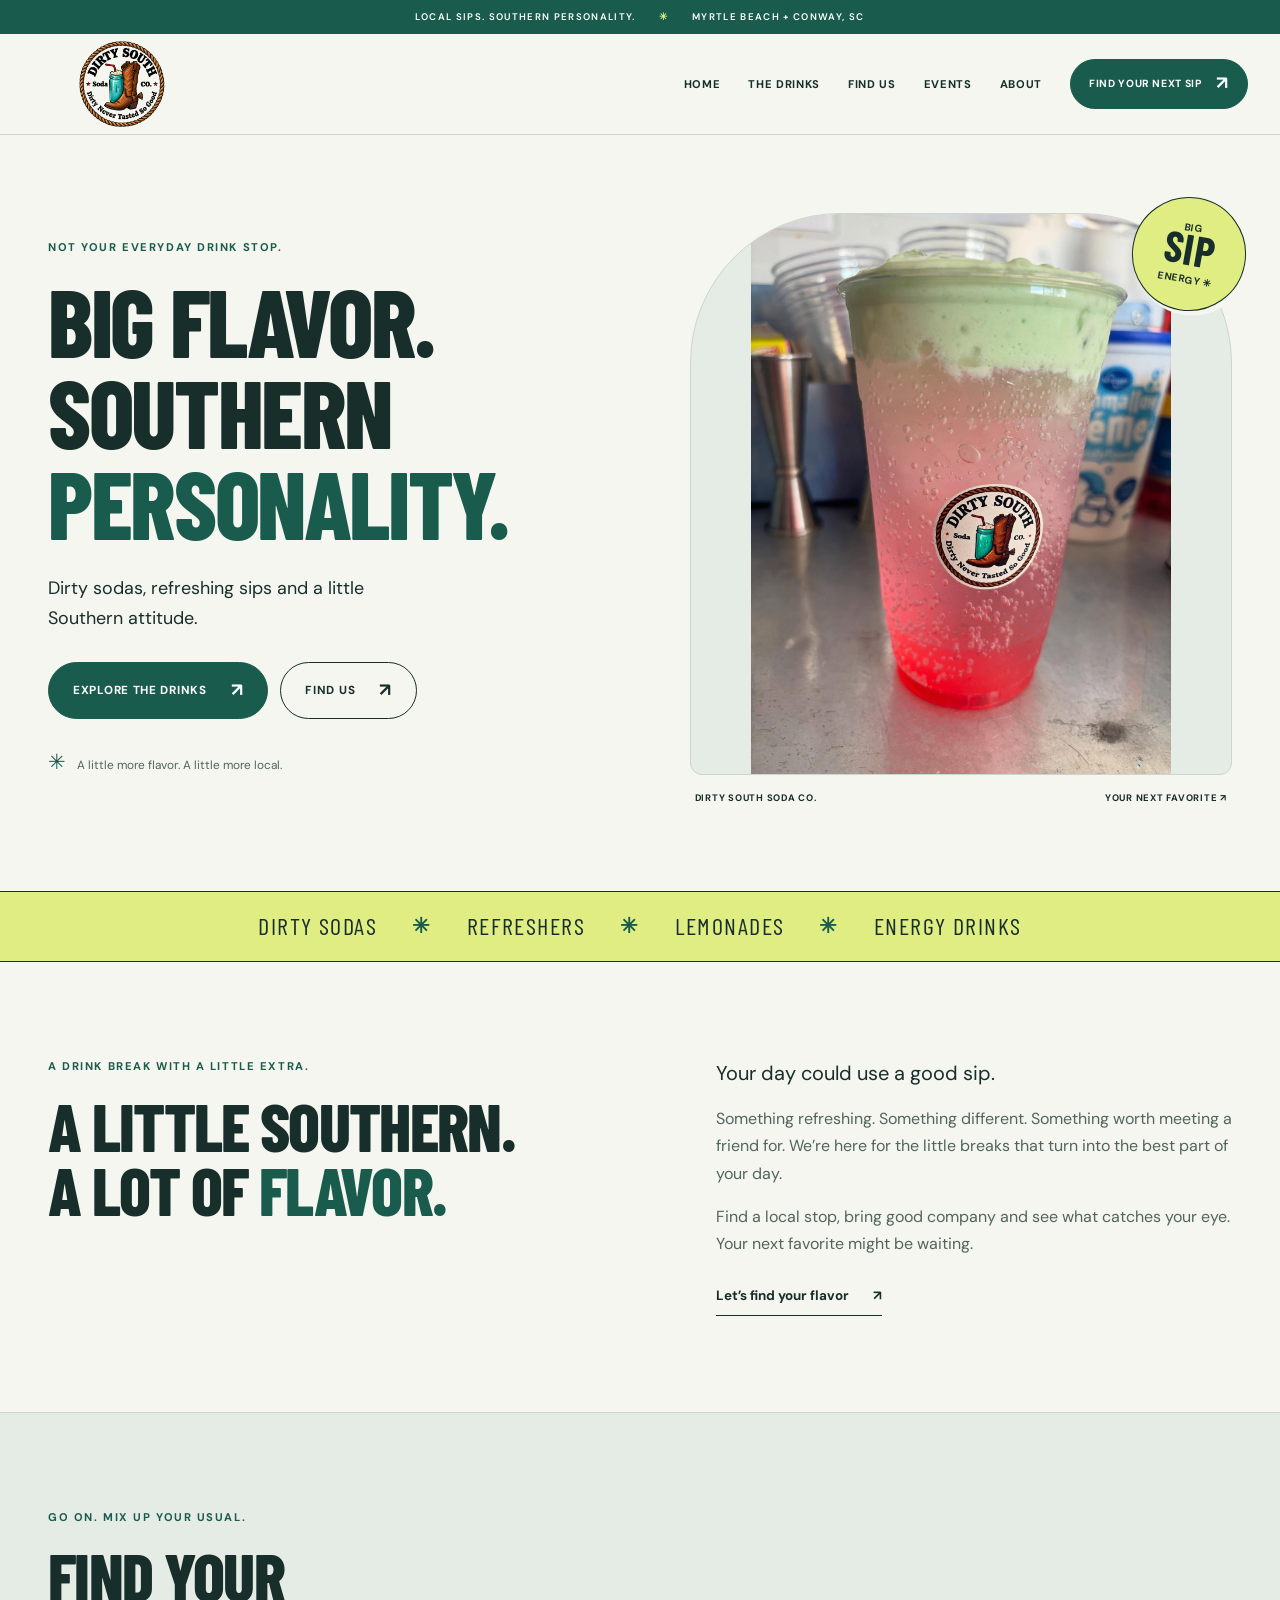
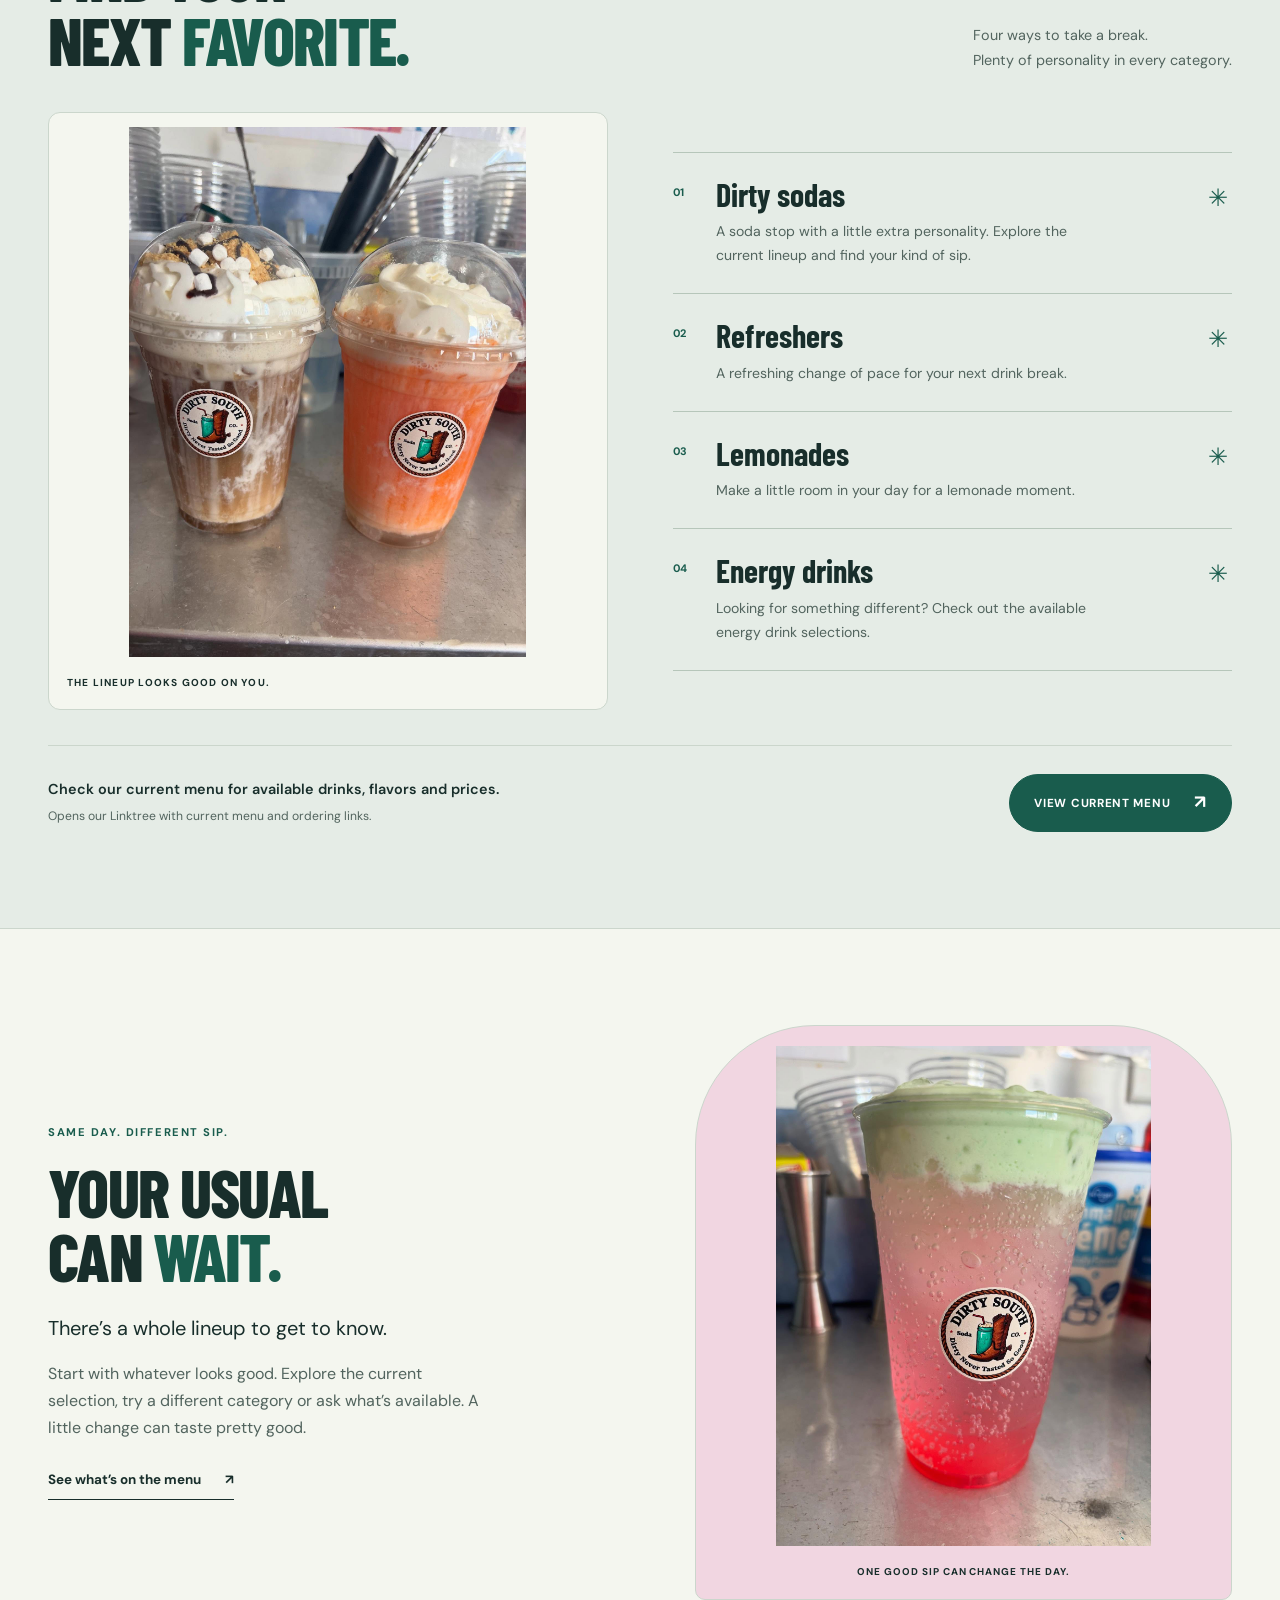
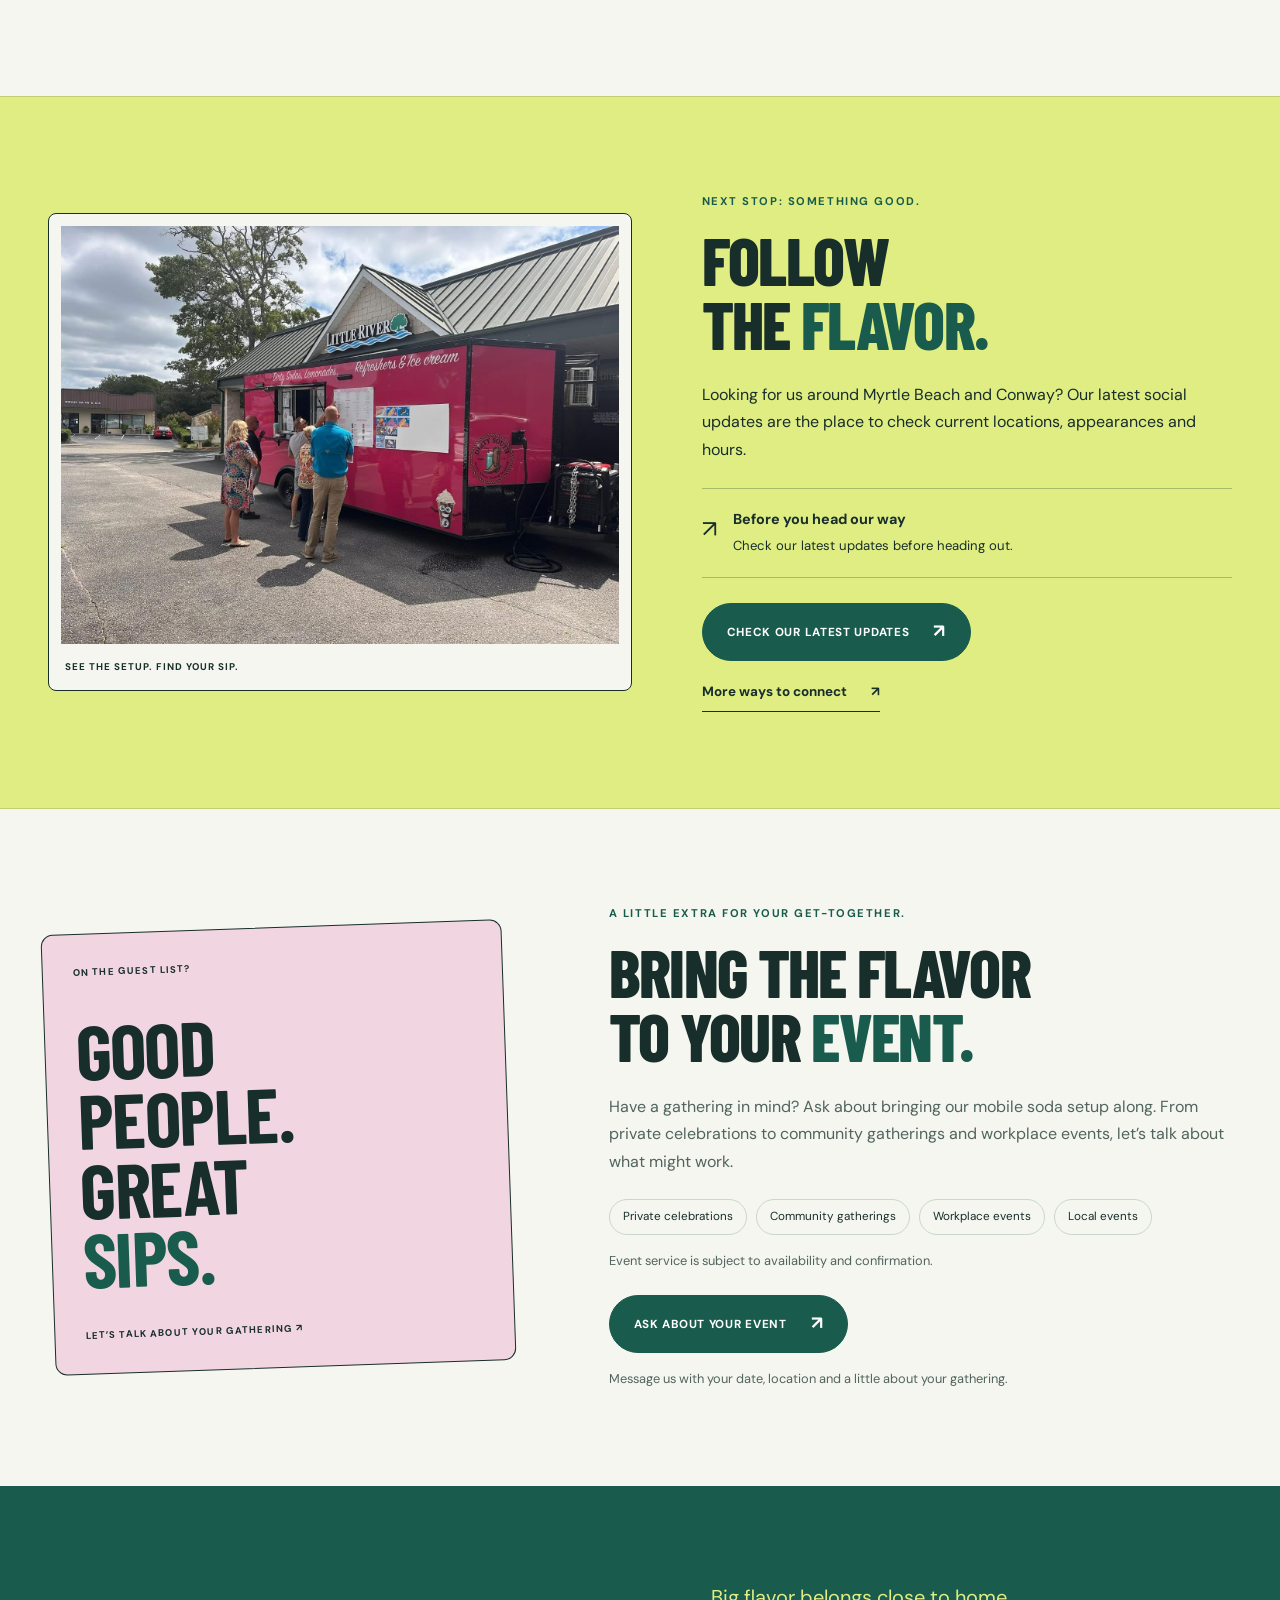
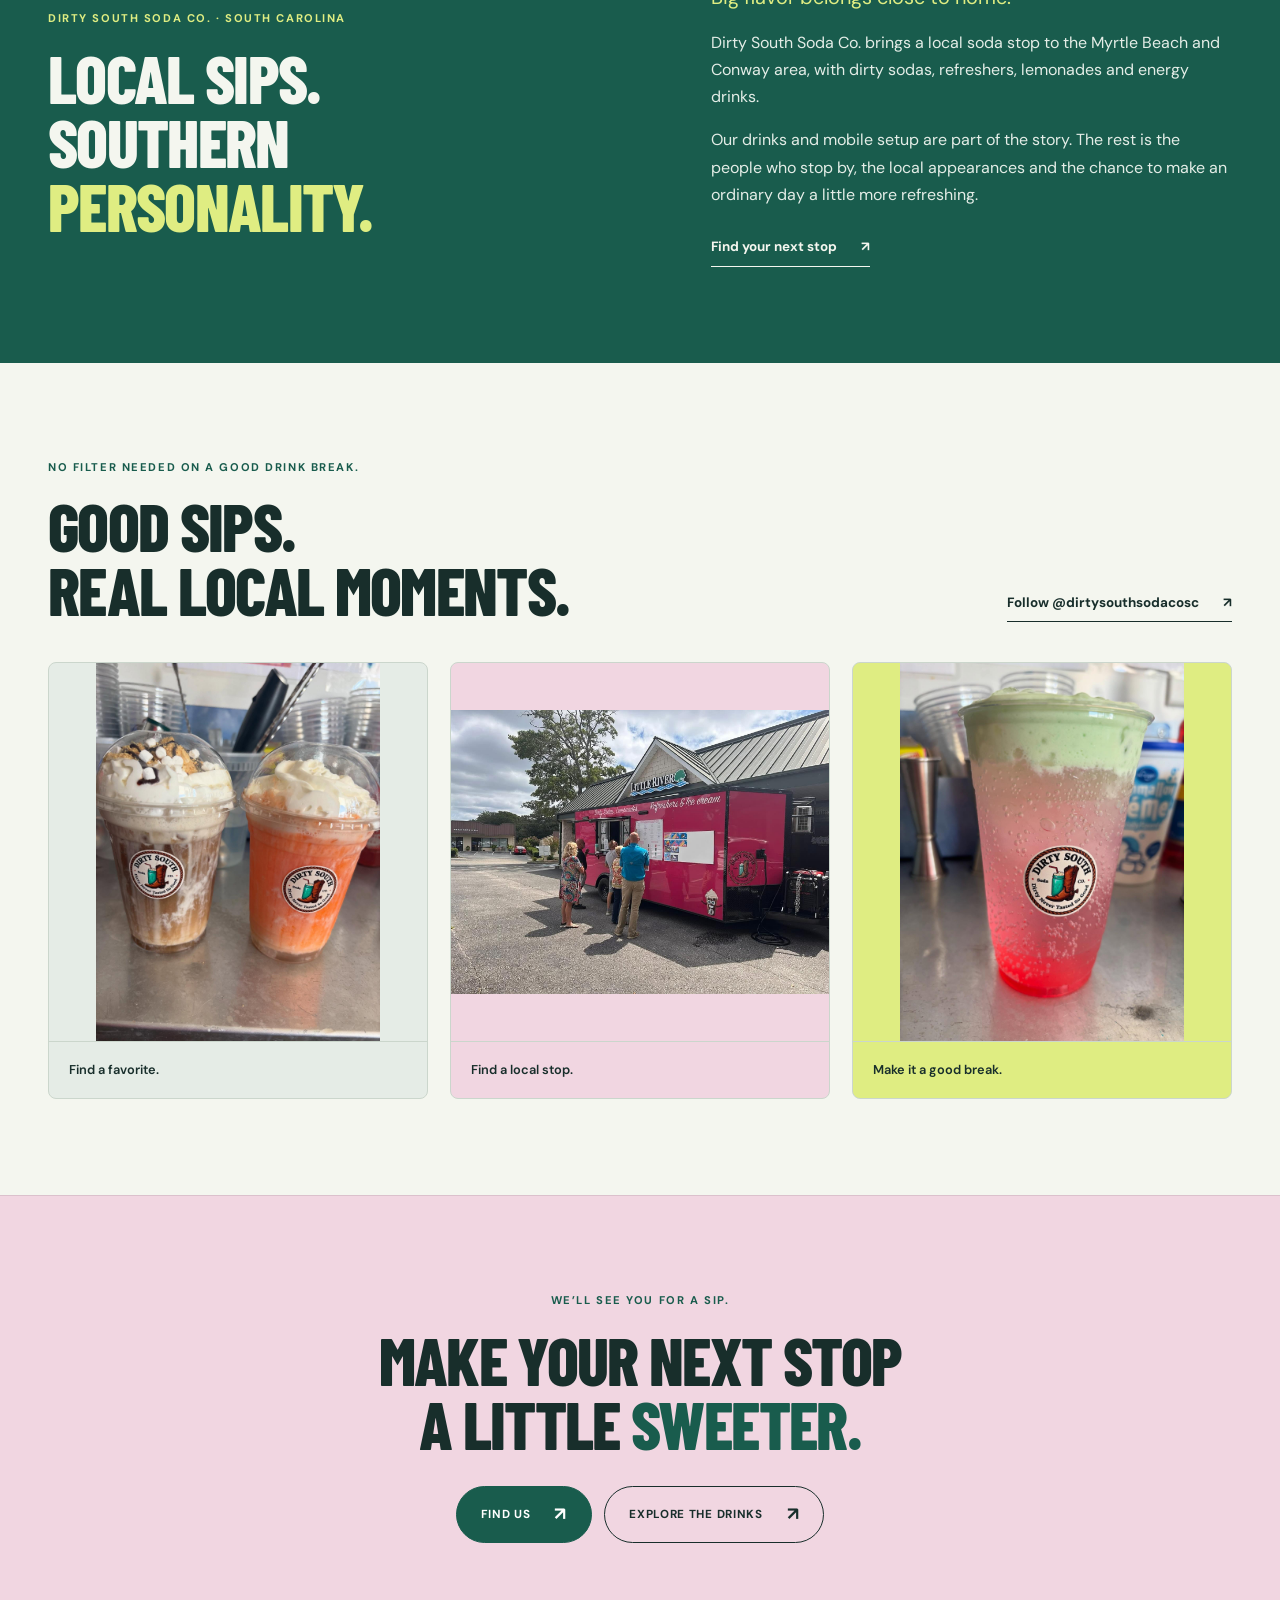
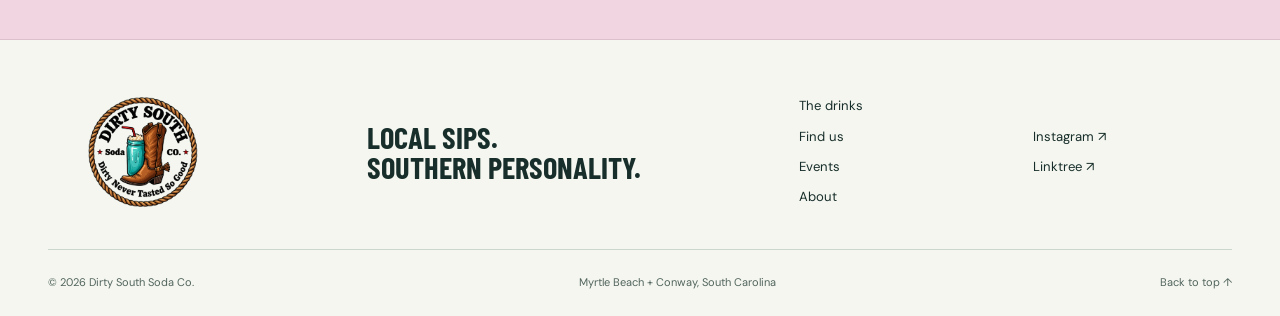
==== index.html @ d92d51d2 "Add files via upload" ====
<!doctype html>
<html lang="en">
<head>
  <meta charset="utf-8">
  <meta name="viewport" content="width=device-width, initial-scale=1">
  <meta name="theme-color" content="#f4f6ef">
  <title>Dirty South Soda Co. | Dirty Sodas &amp; Local Sips | Myrtle Beach &amp; Conway, SC</title>
  <meta name="description" content="Explore Dirty South Soda Co. for dirty sodas, refreshers, lemonades and energy drinks in the Myrtle Beach and Conway area. Find current stops and ask about events.">
  <meta property="og:title" content="Dirty South Soda Co. | Big flavor. Southern personality.">
  <meta property="og:description" content="Find your next favorite sip, check current stops and ask about bringing the flavor to your event.">
  <meta property="og:type" content="website">
  <link rel="stylesheet" href="styles.css">
  <script src="script.js" defer></script>
  <script type="application/ld+json">{
  "@context": "https://schema.org",
  "@type": "Organization",
  "name": "Dirty South Soda Co.",
  "sameAs": [
    "https://www.instagram.com/dirtysouthsodacosc/",
    "https://linktr.ee/dirtysouthsodaco"
  ]
}</script>
</head>
<body>
<a class="skip" href="#main">Skip to content</a>
<div class="topline">LOCAL SIPS. SOUTHERN PERSONALITY. <span aria-hidden="true">✳</span> MYRTLE BEACH + CONWAY, SC</div>
<header class="header">
  <div class="nav-wrap">
    <a class="logo" href="#home" aria-label="Dirty South Soda Co. home"><img src="logo.png" alt="Dirty South Soda Co." width="190" height="100"></a>
    <button class="nav-toggle" aria-expanded="false" aria-controls="navigation" type="button"><span class="bars" aria-hidden="true"><i></i><i></i><i></i></span><span class="nav-label">Menu</span></button>
    <nav id="navigation" class="navigation" aria-label="Main navigation"><a href="#home">Home</a><a href="#drinks">The drinks</a><a href="#find-us">Find us</a><a href="#events">Events</a><a href="#about">About</a><a class="btn btn-small" href="#find-us">Find your next sip <span aria-hidden="true">↗</span></a></nav>
  </div>
</header>
<main id="main">
  <section class="hero wrap" id="home" aria-labelledby="hero-title">
    <div class="hero-copy"><p class="eyebrow">NOT YOUR EVERYDAY DRINK STOP.</p><h1 id="hero-title">BIG FLAVOR.<br>SOUTHERN<br><span>PERSONALITY.</span></h1><p class="hero-intro">Dirty sodas, refreshing sips and a little Southern attitude.</p><div class="actions"><a class="btn" href="#drinks">Explore the drinks <span aria-hidden="true">↗</span></a><a class="btn btn-outline" href="#find-us">Find us <span aria-hidden="true">↗</span></a></div><p class="local-note"><span aria-hidden="true">✳</span> A little more flavor. A little more local.</p></div>
    <div class="hero-art">
      <div class="media-frame" id="hero-media">
        <img class="hero-still" src="one%20drink.jpg" alt="A Dirty South Soda Co. drink" fetchpriority="high" decoding="async" width="800" height="1000">
        <!-- No src or active source: desktop never requests the MP4. -->
        <video id="mobile-video" data-src="mobile video.mp4" preload="none" muted playsinline loop poster="one%20drink.jpg" aria-label="A look at Dirty South Soda Co." hidden></video>
        <button id="video-control" class="video-control" type="button" aria-controls="mobile-video" aria-label="Play video" hidden><span aria-hidden="true">▶</span> <span class="video-label">Play video</span></button>
      </div>
      <div class="flavor-stamp" aria-hidden="true">BIG<br><strong>SIP</strong><br>ENERGY ✳</div>
      <div class="photo-foot"><span>DIRTY SOUTH SODA CO.</span><span>YOUR NEXT FAVORITE ↗</span></div>
      <p id="video-status" class="sr-only" role="status" aria-live="polite"></p>
    </div>
  </section>
  <div class="flavor-line" aria-label="Drink categories"><span>DIRTY SODAS</span><b aria-hidden="true">✳</b><span>REFRESHERS</span><b aria-hidden="true">✳</b><span>LEMONADES</span><b aria-hidden="true">✳</b><span>ENERGY DRINKS</span></div>

  <section class="welcome wrap space" aria-labelledby="welcome-title"><div><p class="eyebrow">A DRINK BREAK WITH A LITTLE EXTRA.</p><h2 id="welcome-title">A LITTLE SOUTHERN.<br>A LOT OF <em>FLAVOR.</em></h2></div><div class="welcome-copy"><p class="lead">Your day could use a good sip.</p><p>Something refreshing. Something different. Something worth meeting a friend for. We’re here for the little breaks that turn into the best part of your day.</p><p>Find a local stop, bring good company and see what catches your eye. Your next favorite might be waiting.</p><a class="text-link" href="#drinks">Let’s find your flavor <span aria-hidden="true">↗</span></a></div></section>

  <section class="drinks space" id="drinks" aria-labelledby="drinks-title"><div class="wrap"><div class="section-heading"><div><p class="eyebrow">GO ON. MIX UP YOUR USUAL.</p><h2 id="drinks-title">FIND YOUR<br>NEXT <em>FAVORITE.</em></h2></div><p>Four ways to take a break.<br>Plenty of personality in every category.</p></div><div class="drinks-layout"><figure class="drinks-photo"><img src="drinks%201.jpg" alt="A selection of Dirty South Soda Co. drinks" width="900" height="900" loading="lazy" decoding="async"><figcaption>THE LINEUP LOOKS GOOD ON YOU.</figcaption></figure><div class="drink-categories"><article><span class="category-no">01</span><div><h3>Dirty sodas</h3><p>A soda stop with a little extra personality. Explore the current lineup and find your kind of sip.</p></div><span aria-hidden="true">✳</span></article><article><span class="category-no">02</span><div><h3>Refreshers</h3><p>A refreshing change of pace for your next drink break.</p></div><span aria-hidden="true">✳</span></article><article><span class="category-no">03</span><div><h3>Lemonades</h3><p>Make a little room in your day for a lemonade moment.</p></div><span aria-hidden="true">✳</span></article><article><span class="category-no">04</span><div><h3>Energy drinks</h3><p>Looking for something different? Check out the available energy drink selections.</p></div><span aria-hidden="true">✳</span></article></div></div><div class="menu-bar"><div><p>Check our current menu for available drinks, flavors and prices.</p><small>Opens our Linktree with current menu and ordering links.</small></div><!-- OWNER: Current menu link. Update this destination if a direct menu is confirmed. --><a class="btn" href="https://linktr.ee/dirtysouthsodaco" target="_blank" rel="noopener noreferrer">View current menu <span aria-hidden="true">↗</span></a></div></div></section>

  <section class="featured wrap space" aria-labelledby="featured-title"><div class="feature-copy"><p class="eyebrow">SAME DAY. DIFFERENT SIP.</p><h2 id="featured-title">YOUR USUAL<br>CAN <em>WAIT.</em></h2><p class="lead">There’s a whole lineup to get to know.</p><p>Start with whatever looks good. Explore the current selection, try a different category or ask what’s available. A little change can taste pretty good.</p><a class="text-link" href="https://linktr.ee/dirtysouthsodaco" target="_blank" rel="noopener noreferrer">See what’s on the menu <span aria-hidden="true">↗</span></a></div><figure class="single-photo"><img src="one%20drink.jpg" alt="A closer look at a Dirty South Soda Co. drink" width="800" height="1000" loading="lazy" decoding="async"><figcaption>ONE GOOD SIP CAN CHANGE THE DAY.</figcaption></figure></section>

  <section class="find space" id="find-us" aria-labelledby="find-title"><div class="wrap find-layout"><figure class="trailer-photo"><img src="outdoor%20food%20truck.jpg" alt="The Dirty South Soda Co. mobile setup outdoors" width="1200" height="800" loading="lazy" decoding="async"><figcaption>SEE THE SETUP. FIND YOUR SIP.</figcaption></figure><div><p class="eyebrow">NEXT STOP: SOMETHING GOOD.</p><h2 id="find-title">FOLLOW<br>THE <em>FLAVOR.</em></h2><p>Looking for us around Myrtle Beach and Conway? Our latest social updates are the place to check current locations, appearances and hours.</p><div class="location-note"><span aria-hidden="true">↗</span><div><h3>Before you head our way</h3><!-- OWNER: ADD CONFIRMED CURRENT LOCATION AND HOURS HERE --><p>Check our latest updates before heading out.</p></div></div><div class="actions"><a class="btn" href="https://www.instagram.com/dirtysouthsodacosc/" target="_blank" rel="noopener noreferrer">Check our latest updates <span aria-hidden="true">↗</span></a><a class="text-link" href="https://linktr.ee/dirtysouthsodaco" target="_blank" rel="noopener noreferrer">More ways to connect <span aria-hidden="true">↗</span></a></div></div></div></section>

  <section class="events wrap space" id="events" aria-labelledby="events-title"><div class="event-poster" aria-hidden="true"><span>ON THE GUEST LIST?</span><strong>GOOD<br>PEOPLE.<br>GREAT<br><em>SIPS.</em></strong><span>LET’S TALK ABOUT YOUR GATHERING ↗</span></div><div class="event-copy"><p class="eyebrow">A LITTLE EXTRA FOR YOUR GET-TOGETHER.</p><h2 id="events-title">BRING THE FLAVOR<br>TO YOUR <em>EVENT.</em></h2><p>Have a gathering in mind? Ask about bringing our mobile soda setup along. From private celebrations to community gatherings and workplace events, let’s talk about what might work.</p><div class="event-tags"><span>Private celebrations</span><span>Community gatherings</span><span>Workplace events</span><span>Local events</span></div><p class="small">Event service is subject to availability and confirmation.</p><!-- OWNER: Event inquiry link. Instagram opens the business profile; visitors can message there. --><a class="btn" href="https://www.instagram.com/dirtysouthsodacosc/" target="_blank" rel="noopener noreferrer">Ask about your event <span aria-hidden="true">↗</span></a><p class="inquiry-note">Message us with your date, location and a little about your gathering.</p></div></section>

  <section class="about space" id="about" aria-labelledby="about-title"><div class="wrap about-layout"><div><p class="eyebrow">DIRTY SOUTH SODA CO. · SOUTH CAROLINA</p><h2 id="about-title">LOCAL SIPS.<br>SOUTHERN<br><em>PERSONALITY.</em></h2></div><div><p class="lead">Big flavor belongs close to home.</p><p>Dirty South Soda Co. brings a local soda stop to the Myrtle Beach and Conway area, with dirty sodas, refreshers, lemonades and energy drinks.</p><p>Our drinks and mobile setup are part of the story. The rest is the people who stop by, the local appearances and the chance to make an ordinary day a little more refreshing.</p><a class="text-link" href="#find-us">Find your next stop <span aria-hidden="true">↗</span></a></div></div></section>

  <section class="social wrap space" aria-labelledby="social-title"><div class="section-heading"><div><p class="eyebrow">NO FILTER NEEDED ON A GOOD DRINK BREAK.</p><h2 id="social-title">GOOD SIPS.<br>REAL LOCAL MOMENTS.</h2></div><a class="text-link social-link" href="https://www.instagram.com/dirtysouthsodacosc/" target="_blank" rel="noopener noreferrer">Follow @dirtysouthsodacosc <span aria-hidden="true">↗</span></a></div><div class="gallery"><figure><img src="drinks%201.jpg" alt="Dirty South Soda Co. drink selection" width="900" height="900" loading="lazy" decoding="async"><figcaption>Find a favorite.</figcaption></figure><figure><img src="outdoor%20food%20truck.jpg" alt="Dirty South Soda Co. mobile setup" width="1200" height="800" loading="lazy" decoding="async"><figcaption>Find a local stop.</figcaption></figure><figure><img src="one%20drink.jpg" alt="A Dirty South Soda Co. drink ready for a closer look" width="800" height="1000" loading="lazy" decoding="async"><figcaption>Make it a good break.</figcaption></figure></div></section>

  <section class="final-cta space"><div class="wrap"><p class="eyebrow">WE’LL SEE YOU FOR A SIP.</p><h2>MAKE YOUR NEXT STOP<br>A LITTLE <em>SWEETER.</em></h2><div class="actions"><a class="btn" href="#find-us">Find us <span aria-hidden="true">↗</span></a><a class="btn btn-outline" href="#drinks">Explore the drinks <span aria-hidden="true">↗</span></a></div></div></section>
</main>
<footer class="footer"><div class="wrap"><div class="footer-main"><a class="footer-logo" href="#home"><img src="logo.png" alt="Dirty South Soda Co." width="210" height="120" loading="lazy"></a><div class="footer-tag">LOCAL SIPS.<br>SOUTHERN PERSONALITY.</div><nav aria-label="Footer navigation"><a href="#drinks">The drinks</a><a href="#find-us">Find us</a><a href="#events">Events</a><a href="#about">About</a></nav><div class="footer-social"><a href="https://www.instagram.com/dirtysouthsodacosc/" target="_blank" rel="noopener noreferrer">Instagram ↗</a><a href="https://linktr.ee/dirtysouthsodaco" target="_blank" rel="noopener noreferrer">Linktree ↗</a></div></div><div class="footer-bottom"><p>© <span id="year">2026</span> Dirty South Soda Co.</p><p>Myrtle Beach + Conway, South Carolina</p><a href="#home">Back to top ↑</a></div></div></footer>
<a class="mobile-find" href="#find-us">Find us <span aria-hidden="true">↗</span></a>
</body>
</html>
---- styles.css ----
/* DIRTY SOUTH SODA CO.
   OWNER: Actual logo/photos were not attached. Colors below are PROVISIONAL
   design tokens, not sampled brand colors. Adjust after inspecting logo.png.
   All photos use contain/natural ratios so uninspected subjects are not cropped.
   Fonts are optional online enhancements; local fallbacks work offline. */
@import url('https://fonts.googleapis.com/css2?family=Barlow+Condensed:wght@600;700;800&family=DM+Sans:wght@400;500;600;700&display=swap');
:root {
  --paper:#f4f6ef; --white:#fff; --ink:#182e2b; --muted:#52645e;
  --brand:#195c4d; --brand-hover:#104438; --lime:#dfed82;
  --pink:#f1d6e1; --soft:#e5ece6; --line:#cbd6cc;
  --display:'Barlow Condensed','Arial Narrow',Impact,sans-serif;
  --body:'DM Sans',Arial,sans-serif; --max:1280px; --header:100px;
}
*{box-sizing:border-box}html{scroll-behavior:smooth;scroll-padding-top:calc(var(--header) + 18px)}body{margin:0;font:16px/1.7 var(--body);color:var(--ink);background:var(--paper)}h1,h2,h3,p,figure{margin:0}h1,h2{font-family:var(--display);font-weight:800;letter-spacing:-.025em;line-height:.96}h1{font-size:clamp(4rem,7.4vw,7rem)}h2{font-size:clamp(3rem,5.2vw,5.2rem)}h2 em{font-style:normal;color:var(--brand)}h3{font-family:var(--display);font-size:2rem;line-height:1.05}img{display:block;max-width:100%;height:auto}a{color:inherit;text-decoration:none}button{font:inherit;cursor:pointer}a,button{-webkit-tap-highlight-color:transparent}a:focus-visible,button:focus-visible{outline:3px solid var(--brand);outline-offset:5px}[hidden]{display:none!important}.wrap{width:min(var(--max),calc(100% - 96px));margin-inline:auto}.space{padding-block:96px}.eyebrow{font-size:.7rem;font-weight:700;letter-spacing:.14em;line-height:1.6;color:var(--brand);margin-bottom:18px}.lead{font-size:1.25rem;line-height:1.55}p+p{margin-top:16px}.actions{display:flex;flex-wrap:wrap;align-items:center;gap:12px}.btn{display:inline-flex;align-items:center;justify-content:space-between;gap:24px;min-height:54px;padding:15px 24px;background:var(--brand);border:1px solid var(--brand);border-radius:40px;color:white;text-transform:uppercase;font-size:.73rem;line-height:1.4;font-weight:700;letter-spacing:.06em;transition:background .2s,transform .2s}.btn span{font-size:1.15rem}.btn:hover{background:var(--brand-hover);transform:translateY(-2px)}.btn-outline{background:transparent;color:var(--ink);border-color:var(--ink)}.btn-outline:hover{background:var(--ink);color:white}.btn-small{min-height:44px;padding:11px 18px;font-size:.65rem;gap:15px}.text-link{display:inline-flex;align-items:center;justify-content:space-between;gap:24px;border-bottom:1px solid currentColor;padding-block:8px;font-size:.84rem;font-weight:700;line-height:1.6;margin-top:20px}.text-link:hover{color:var(--brand)}.small{font-size:.8rem;color:var(--muted)}.sr-only{position:absolute;width:1px;height:1px;padding:0;margin:-1px;overflow:hidden;clip:rect(0,0,0,0);white-space:nowrap;border:0}.skip{position:fixed;top:-100px;left:15px;background:var(--ink);color:white;padding:12px;z-index:100}.skip:focus{top:10px}.topline{background:var(--brand);color:white;text-align:center;font-size:.6rem;font-weight:600;letter-spacing:.14em;padding:9px 16px}.topline span{padding-inline:20px;color:var(--lime)}.header{position:sticky;top:0;z-index:50;background:var(--paper);border-bottom:1px solid var(--line);transition:box-shadow .2s}.header.scrolled{box-shadow:0 5px 20px #182e2b10}.nav-wrap{width:min(1400px,calc(100% - 64px));min-height:100px;margin:auto;display:flex;align-items:center;justify-content:space-between;gap:24px}.logo{flex:0 0 180px}.logo img{width:180px;height:86px;object-fit:contain}.navigation{display:flex;align-items:center;gap:28px}.navigation>a:not(.btn){font-size:.7rem;text-transform:uppercase;font-weight:700;letter-spacing:.06em;padding-block:12px}.navigation>a:not(.btn):hover{color:var(--brand);text-decoration:underline;text-underline-offset:7px}.nav-toggle{display:none}.hero{display:grid;grid-template-columns:1.1fr 1fr;gap:45px;align-items:center;padding-block:62px 70px}.hero-copy{min-width:0}.hero h1 span{color:var(--brand)}.hero-intro{max-width:380px;font-size:1.12rem;margin-block:25px 28px}.local-note{font-size:.74rem;color:var(--muted);margin-top:25px}.local-note span{font-size:1.3rem;color:var(--brand);margin-right:8px}.hero-art{position:relative;min-width:0;padding-top:16px}.media-frame{position:relative;background:var(--soft);border:1px solid var(--line);border-radius:150px 150px 12px 12px;overflow:hidden;min-height:260px;display:flex;align-items:center;justify-content:center}.hero-still{width:100%;height:auto;max-height:560px;object-fit:contain;aspect-ratio:4/5}.media-frame video{display:block;width:100%;height:auto;max-height:560px;object-fit:contain}.media-frame.is-playing .hero-still{display:none}.video-control{position:absolute;bottom:14px;left:14px;border:1px solid #ffffff80;border-radius:30px;background:var(--ink);color:white;padding:10px 15px;min-height:44px;font-size:.76rem;z-index:2;display:flex;gap:8px;align-items:center}.video-control:focus-visible{outline-color:var(--lime)}.flavor-stamp{position:absolute;right:-14px;top:0;background:var(--lime);border:1px solid var(--ink);border-radius:50%;width:114px;height:114px;display:flex;flex-direction:column;justify-content:center;align-items:center;transform:rotate(10deg);font-size:.62rem;line-height:1.1;font-weight:700;letter-spacing:.06em;box-shadow:4px 4px 0 var(--paper)}.flavor-stamp strong{font-family:var(--display);font-size:2.7rem;line-height:.7}.photo-foot{display:flex;justify-content:space-between;gap:12px;font-size:.59rem;letter-spacing:.08em;font-weight:700;padding:15px 5px}.flavor-line{background:var(--lime);border-block:1px solid var(--ink);display:flex;justify-content:center;align-items:center;flex-wrap:wrap;gap:35px;padding:20px 24px;font-family:var(--display);font-size:1.5rem;letter-spacing:.06em;line-height:1.2}.flavor-line b{font-family:var(--body);font-size:1.3rem;color:var(--brand)}.welcome{display:grid;grid-template-columns:1.1fr 1fr;gap:100px;align-items:start}.welcome-copy{max-width:520px}.welcome-copy>p:not(.lead){color:var(--muted)}.drinks{background:var(--soft);border-block:1px solid var(--line)}.section-heading{display:flex;justify-content:space-between;align-items:end;gap:40px;margin-bottom:40px}.section-heading>p{font-size:.9rem;color:var(--muted);max-width:330px}.drinks-layout{display:grid;grid-template-columns:1fr 1fr;gap:65px;align-items:center}.drinks-photo{background:var(--paper);padding:14px;border:1px solid var(--line);border-radius:12px}.drinks-photo img{width:100%;height:auto;aspect-ratio:1;object-fit:contain;max-height:570px}.drinks-photo figcaption{font-size:.63rem;font-weight:700;letter-spacing:.12em;padding:17px 4px 4px}.drink-categories article{display:grid;grid-template-columns:28px 1fr 24px;gap:15px;border-top:1px solid #b6c6ba;padding:25px 0}.drink-categories article:last-child{border-bottom:1px solid #b6c6ba}.category-no{font-size:.68rem;color:var(--brand);padding-top:5px;font-weight:700}.drink-categories article>span:last-child{color:var(--brand);font-size:1.5rem}.drink-categories p{font-size:.88rem;color:var(--muted);margin-top:9px;max-width:370px}.menu-bar{display:flex;justify-content:space-between;align-items:center;gap:30px;margin-top:35px;border-top:1px solid var(--line);padding-top:28px}.menu-bar p{font-size:.9rem;font-weight:600}.menu-bar small{font-size:.76rem;color:var(--muted)}.menu-bar .btn{flex-shrink:0}.featured{display:grid;grid-template-columns:1fr 1fr;gap:110px;align-items:center}.feature-copy .lead{margin-top:25px}.feature-copy>p:not(.eyebrow):not(.lead){color:var(--muted);max-width:440px}.single-photo{border:1px solid var(--line);background:var(--pink);border-radius:120px 120px 10px 10px;overflow:hidden;padding:20px 20px 0}.single-photo img{width:100%;height:auto;max-height:500px;object-fit:contain}.single-photo figcaption{font-size:.62rem;letter-spacing:.1em;font-weight:700;padding:18px 4px;text-align:center}.find{background:var(--lime);border-block:1px solid #c1ce71}.find-layout{display:grid;grid-template-columns:1.1fr 1fr;gap:70px;align-items:center}.trailer-photo{background:var(--paper);padding:12px;border:1px solid var(--ink);border-radius:8px}.trailer-photo img{width:100%;height:auto;object-fit:contain}.trailer-photo figcaption{font-size:.61rem;font-weight:700;letter-spacing:.1em;padding:15px 4px 3px}.find h2+p{margin-top:25px}.location-note{display:flex;gap:16px;border-block:1px solid #a9b96a;padding:20px 0;margin-block:25px}.location-note>span{font-size:1.5rem}.location-note h3{font-family:var(--body);font-size:.9rem;line-height:1.4}.location-note p{font-size:.82rem;margin-top:6px}.find .actions{align-items:start;flex-direction:column}.find .text-link{margin-top:0}.events{display:grid;grid-template-columns:.85fr 1.15fr;gap:100px;align-items:center}.event-poster{border:1px solid var(--ink);border-radius:12px;background:var(--pink);padding:30px;display:flex;flex-direction:column;gap:35px;transform:rotate(-2deg)}.event-poster>span{font-size:.6rem;letter-spacing:.12em;font-weight:700}.event-poster strong{font-family:var(--display);font-size:clamp(4rem,6vw,6rem);line-height:.9;letter-spacing:-.02em}.event-poster em{font-style:normal;color:var(--brand)}.event-copy h2+p{margin-top:25px;color:var(--muted)}.event-tags{display:flex;flex-wrap:wrap;gap:9px;margin-block:24px 15px}.event-tags span{border:1px solid var(--line);border-radius:25px;padding:7px 13px;font-size:.73rem}.event-copy .btn{margin-top:24px}.inquiry-note{font-size:.8rem;color:var(--muted);margin-top:15px}.about{background:var(--brand);color:var(--paper)}.about-layout{display:grid;grid-template-columns:1.1fr 1fr;gap:90px;align-items:center}.about .eyebrow{color:var(--lime)}.about h2 em{color:var(--lime)}.about .lead{color:var(--lime)}.about p:not(.eyebrow):not(.lead){color:#e4ede7}.about .text-link:hover{color:var(--lime)}.social-link{overflow-wrap:anywhere;max-width:100%}.gallery{display:grid;grid-template-columns:repeat(3,minmax(0,1fr));gap:22px}.gallery figure{background:var(--soft);border:1px solid var(--line);border-radius:8px;overflow:hidden;transition:transform .25s}.gallery figure:nth-child(2){background:var(--pink)}.gallery figure:nth-child(3){background:var(--lime)}.gallery figure:hover{transform:translateY(-4px)}.gallery img{width:100%;height:auto;aspect-ratio:1;object-fit:contain;transition:transform .3s}.gallery figure:hover img{transform:scale(1.015)}.gallery figcaption{font-size:.8rem;font-weight:600;padding:17px 20px;border-top:1px solid var(--line)}.final-cta{background:var(--pink);text-align:center;border-block:1px solid #dbc1cc}.final-cta .actions{justify-content:center;margin-top:30px}.footer{padding-block:55px 25px}.footer-main{display:grid;grid-template-columns:1fr 1.4fr .7fr .7fr;gap:35px;align-items:center;padding-bottom:40px}.footer-logo img{width:190px;height:110px;object-fit:contain}.footer-tag{font-family:var(--display);font-size:1.9rem;font-weight:700;line-height:1}.footer nav,.footer-social{display:flex;flex-direction:column;gap:8px;font-size:.82rem}.footer a:hover{color:var(--brand)}.footer-bottom{display:flex;justify-content:space-between;gap:20px;flex-wrap:wrap;border-top:1px solid var(--line);padding-top:23px;font-size:.69rem;color:var(--muted)}.footer-bottom p+p{margin:0}.mobile-find{display:none}.reveal{opacity:0;transform:translateY(14px);transition:opacity .6s,transform .6s}.reveal.visible{opacity:1;transform:none}
@media(max-width:1150px){.wrap{width:calc(100% - 64px)}.navigation{gap:20px}.nav-wrap{gap:20px}.logo{flex-basis:150px}.logo img{width:150px}.hero{gap:35px}.hero h1{font-size:7.3vw}.welcome,.featured,.events,.about-layout{gap:55px}.drinks-layout,.find-layout{gap:40px}.flavor-line{gap:24px}.event-poster{padding:25px}.footer-main{gap:25px}}
@media(max-width:950px){:root{--header:88px}.nav-wrap{min-height:88px}.logo{flex-basis:160px}.logo img{width:160px;height:76px}.nav-toggle{display:flex;align-items:center;gap:10px;border:1px solid var(--line);border-radius:25px;padding:10px 15px;min-height:44px;background:transparent;font-size:.8rem;font-weight:600}.bars{display:flex;flex-direction:column;gap:5px;width:20px}.bars i{height:2px;width:20px;background:var(--ink);transition:transform .2s,opacity .2s}.nav-toggle[aria-expanded=true] .bars i:first-child{transform:translateY(7px) rotate(45deg)}.nav-toggle[aria-expanded=true] .bars i:nth-child(2){opacity:0}.nav-toggle[aria-expanded=true] .bars i:last-child{transform:translateY(-7px) rotate(-45deg)}.navigation{display:none;position:absolute;top:100%;left:0;right:0;background:var(--paper);border-bottom:1px solid var(--line);box-shadow:0 15px 25px #182e2b12;padding:16px 32px 24px;grid-template-columns:1fr 1fr;gap:5px 24px;max-height:calc(100dvh - 100px);overflow:auto}.navigation.open{display:grid}.navigation>a:not(.btn){font-size:.82rem;padding-block:13px}.navigation>.btn{grid-column:1/-1;margin-top:10px}.space{padding-block:72px}.hero{padding-block:40px 50px;gap:25px}.hero h1{font-size:7.1vw}.hero .eyebrow{font-size:.6rem}.hero-intro{font-size:1rem}.hero .actions{align-items:stretch;flex-direction:column}.hero-still{max-height:470px}.flavor-stamp{width:95px;height:95px;right:-8px;font-size:.54rem}.flavor-stamp strong{font-size:2.2rem}.photo-foot{font-size:.48rem}.flavor-line{gap:18px;font-size:1.25rem}.welcome,.about-layout{gap:35px}.drinks-layout{gap:30px}.drink-categories article{gap:10px;grid-template-columns:22px 1fr 18px;padding-block:19px}.drink-categories h3{font-size:1.7rem}.drink-categories p{font-size:.82rem}.menu-bar{align-items:start}.featured,.events{gap:40px}.find-layout{gap:30px}.event-poster{gap:25px;padding:22px}.event-poster strong{font-size:4.4rem}.event-poster>span{font-size:.53rem}.footer-main{grid-template-columns:1fr 1.2fr 1fr}.footer-social{grid-column:3}.footer-tag{font-size:1.7rem}.gallery{gap:15px}.gallery figcaption{padding:14px;font-size:.75rem}}
@media(max-width:767px){.wrap{width:calc(100% - 40px)}.space{padding-block:58px}.topline{font-size:.49rem;letter-spacing:.06em;padding-inline:10px}.topline span{padding-inline:7px}.nav-wrap{width:calc(100% - 32px)}.logo{flex-basis:150px}.logo img{width:150px;height:76px}.navigation{padding-inline:20px}.hero{grid-template-columns:1fr;gap:25px;padding-block:32px 35px}.hero .eyebrow{font-size:.63rem;letter-spacing:.1em}.hero h1{font-size:clamp(3.35rem,13.1vw,6rem);line-height:.98}.hero-intro{font-size:1.05rem;max-width:340px;margin-block:20px 24px}.btn{width:100%;min-height:54px;padding-inline:22px;font-size:.75rem}.hero .actions{gap:10px}.local-note{margin-top:18px;font-size:.73rem}.hero-art{padding-top:14px}.media-frame{border-radius:80px 80px 10px 10px;min-height:200px}.hero-still{max-height:390px;aspect-ratio:4/5}.media-frame video{width:auto;max-width:100%;height:auto;max-height:390px;object-fit:contain}.media-frame.is-playing{border-radius:12px}.flavor-stamp{right:5px;top:0;width:88px;height:88px}.photo-foot{font-size:.51rem;padding:12px 2px}.flavor-line{display:grid;grid-template-columns:1fr 1fr;text-align:center;gap:12px 16px;padding:20px;font-size:1.25rem;letter-spacing:.03em}.flavor-line b{display:none}h2{font-size:clamp(2.8rem,10.8vw,4.5rem)}.eyebrow{font-size:.63rem;letter-spacing:.11em;margin-bottom:15px}.lead{font-size:1.15rem}.welcome{grid-template-columns:1fr;gap:25px}.welcome-copy>p:not(.lead){font-size:.95rem}.section-heading{display:block;margin-bottom:28px}.section-heading>p{margin-top:20px;font-size:.9rem}.drinks-layout{grid-template-columns:1fr;gap:28px}.drinks-photo{padding:10px}.drinks-photo img{aspect-ratio:auto;max-height:460px}.drinks-photo figcaption{font-size:.57rem;padding-top:13px}.drink-categories article{padding-block:22px;grid-template-columns:25px 1fr 22px;gap:12px}.drink-categories h3{font-size:2rem}.drink-categories p{font-size:.92rem;max-width:none}.menu-bar{flex-direction:column;gap:20px;margin-top:25px;padding-top:22px}.menu-bar p{font-size:.88rem}.menu-bar small{display:block;margin-top:7px}.featured{grid-template-columns:1fr;gap:30px}.feature-copy>p:not(.eyebrow):not(.lead){font-size:.95rem}.single-photo{border-radius:80px 80px 10px 10px;padding:15px 15px 0}.single-photo img{max-height:430px}.single-photo figcaption{font-size:.57rem;padding-block:15px}.find-layout{grid-template-columns:1fr;gap:30px}.find-layout>div{grid-row:1}.find h2+p{font-size:.95rem;margin-top:22px}.trailer-photo{padding:8px}.trailer-photo figcaption{font-size:.54rem;padding-top:12px}.find .actions{align-items:stretch}.find .text-link{align-self:start}.location-note p{font-size:.85rem}.events{grid-template-columns:1fr;gap:32px}.event-poster{max-width:390px;width:100%;margin:auto;transform:none;gap:22px;padding:25px}.event-poster strong{font-size:clamp(3.5rem,14vw,5rem)}.event-poster>span{font-size:.58rem}.event-copy h2+p{font-size:.95rem}.event-tags{gap:8px}.event-tags span{font-size:.71rem}.about-layout{grid-template-columns:1fr;gap:25px}.about p:not(.eyebrow):not(.lead){font-size:.95rem}.social-link{font-size:.77rem;gap:14px;margin-top:22px}.gallery{grid-template-columns:1fr;gap:22px}.gallery img{aspect-ratio:auto;max-height:420px}.gallery figcaption{font-size:.85rem;padding:15px 18px}.final-cta .actions{flex-direction:column;align-items:stretch;gap:10px;margin-top:26px}.footer{padding-block:40px 115px}.footer-main{grid-template-columns:1fr;gap:25px;padding-bottom:30px}.footer-logo img{width:190px;height:110px}.footer-tag{font-size:2.2rem}.footer nav{flex-direction:row;flex-wrap:wrap;gap:12px 25px;font-size:.88rem}.footer-social{grid-column:auto;flex-direction:row;gap:25px;font-size:.88rem}.footer-bottom{flex-direction:column;gap:12px;font-size:.73rem}.mobile-find{display:flex;align-items:center;justify-content:center;position:fixed;z-index:60;bottom:calc(12px + env(safe-area-inset-bottom,0px));left:16px;right:16px;background:var(--brand);color:white;border:1px solid #ffffff80;border-radius:40px;box-shadow:0 5px 20px #182e2b35;min-height:54px;font-size:.8rem;font-weight:700;letter-spacing:.08em;text-transform:uppercase}.mobile-find span{position:absolute;right:22px;font-size:1.2rem}.mobile-find:hover{background:var(--brand-hover)}}
@media(max-width:360px){.wrap{width:calc(100% - 32px)}.topline{font-size:.44rem}.hero h1{font-size:12.9vw}.hero .eyebrow{font-size:.55rem}.logo{flex-basis:140px}.logo img{width:140px}.nav-toggle{padding-inline:12px}.photo-foot{font-size:.44rem}.social-link{font-size:.7rem}.event-tags span{font-size:.67rem}}
@media(prefers-reduced-motion:reduce){html{scroll-behavior:auto}*,*:before,*:after{animation:none!important;transition:none!important}.reveal{opacity:1;transform:none}}
@media print{.header,.topline,.mobile-find,.video-control{display:none}.wrap{width:100%}.space{padding-block:25px}.reveal{opacity:1;transform:none}.footer{padding-bottom:20px}body{background:white;color:black}}

/* Fallback-font safety: grid children may shrink; long headings stay contained. */
.wrap>div,.about-layout>div,.drinks-layout>div,.find-layout>div{min-width:0}
h1,h2{overflow-wrap:anywhere}
@media(max-width:767px){.hero h1{font-size:clamp(2.8rem,11.5vw,5.5rem)}h2{font-size:clamp(2.5rem,10vw,4.2rem)}}
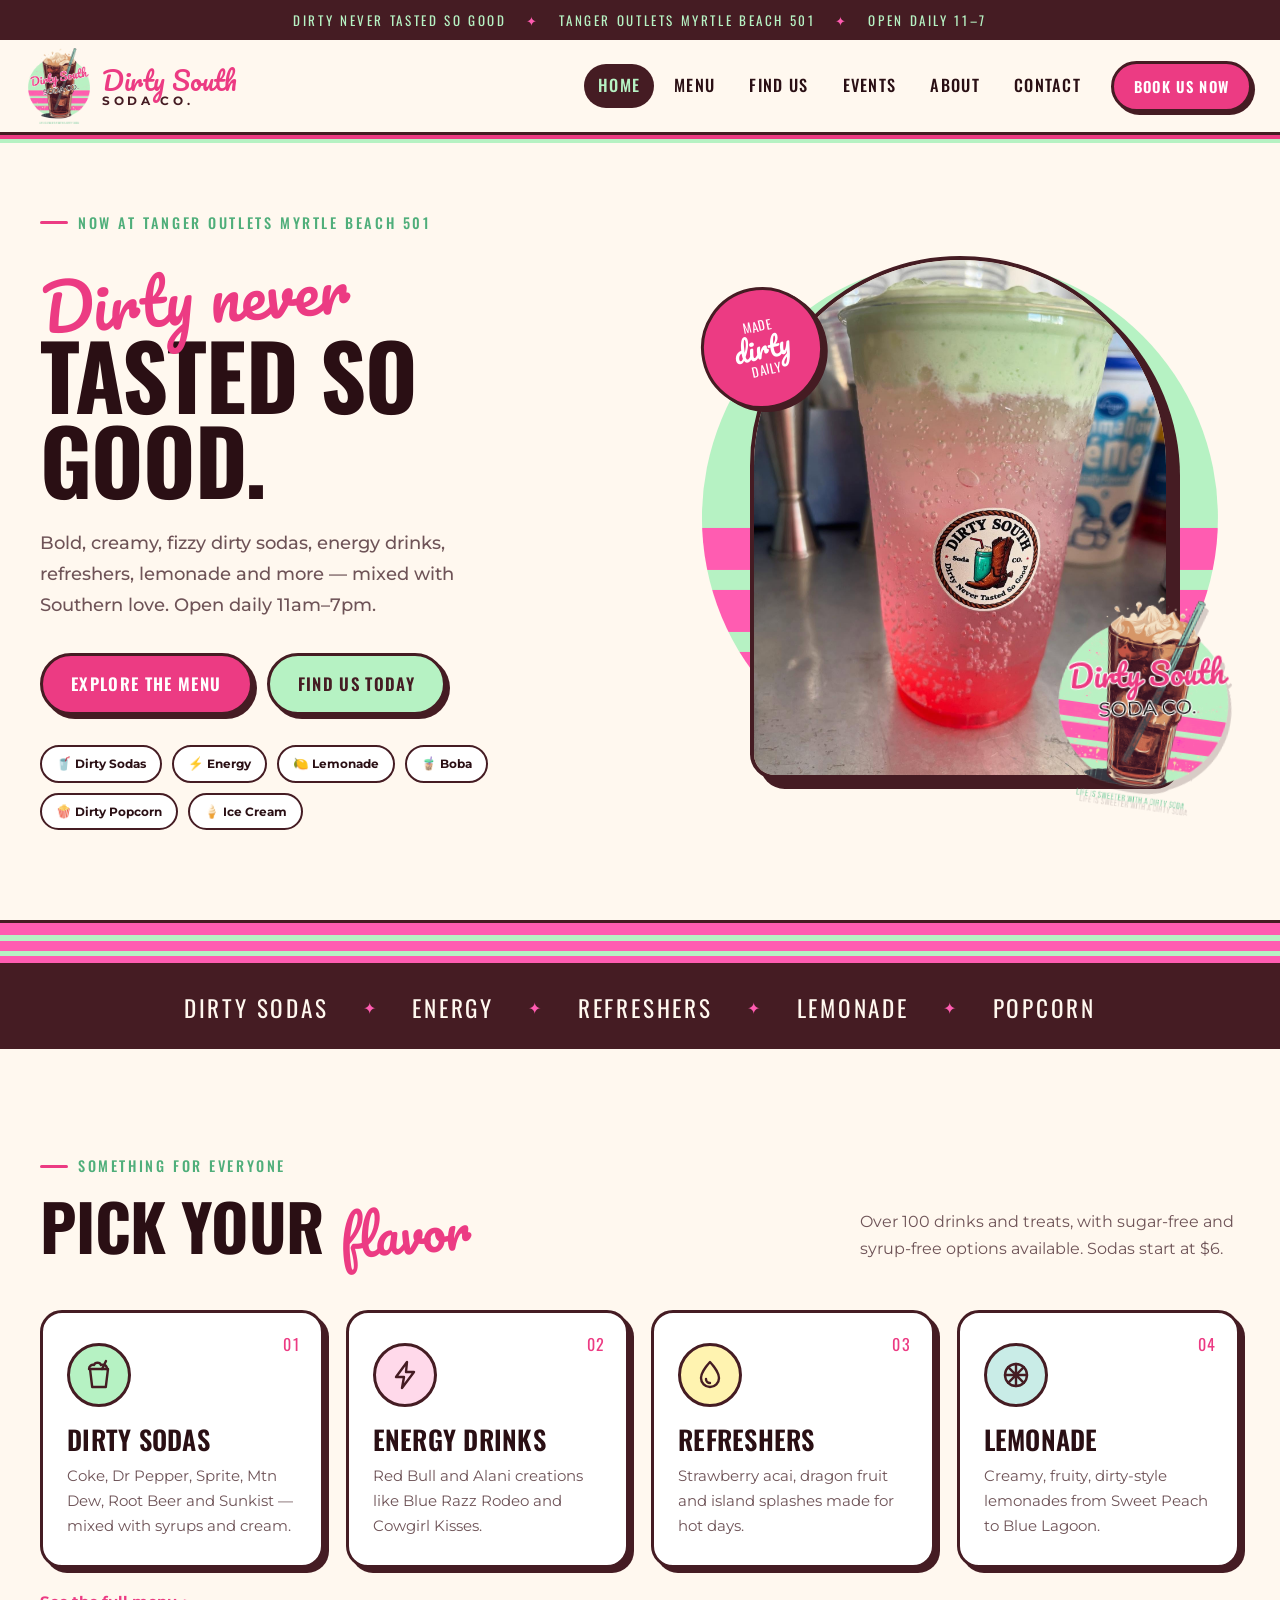
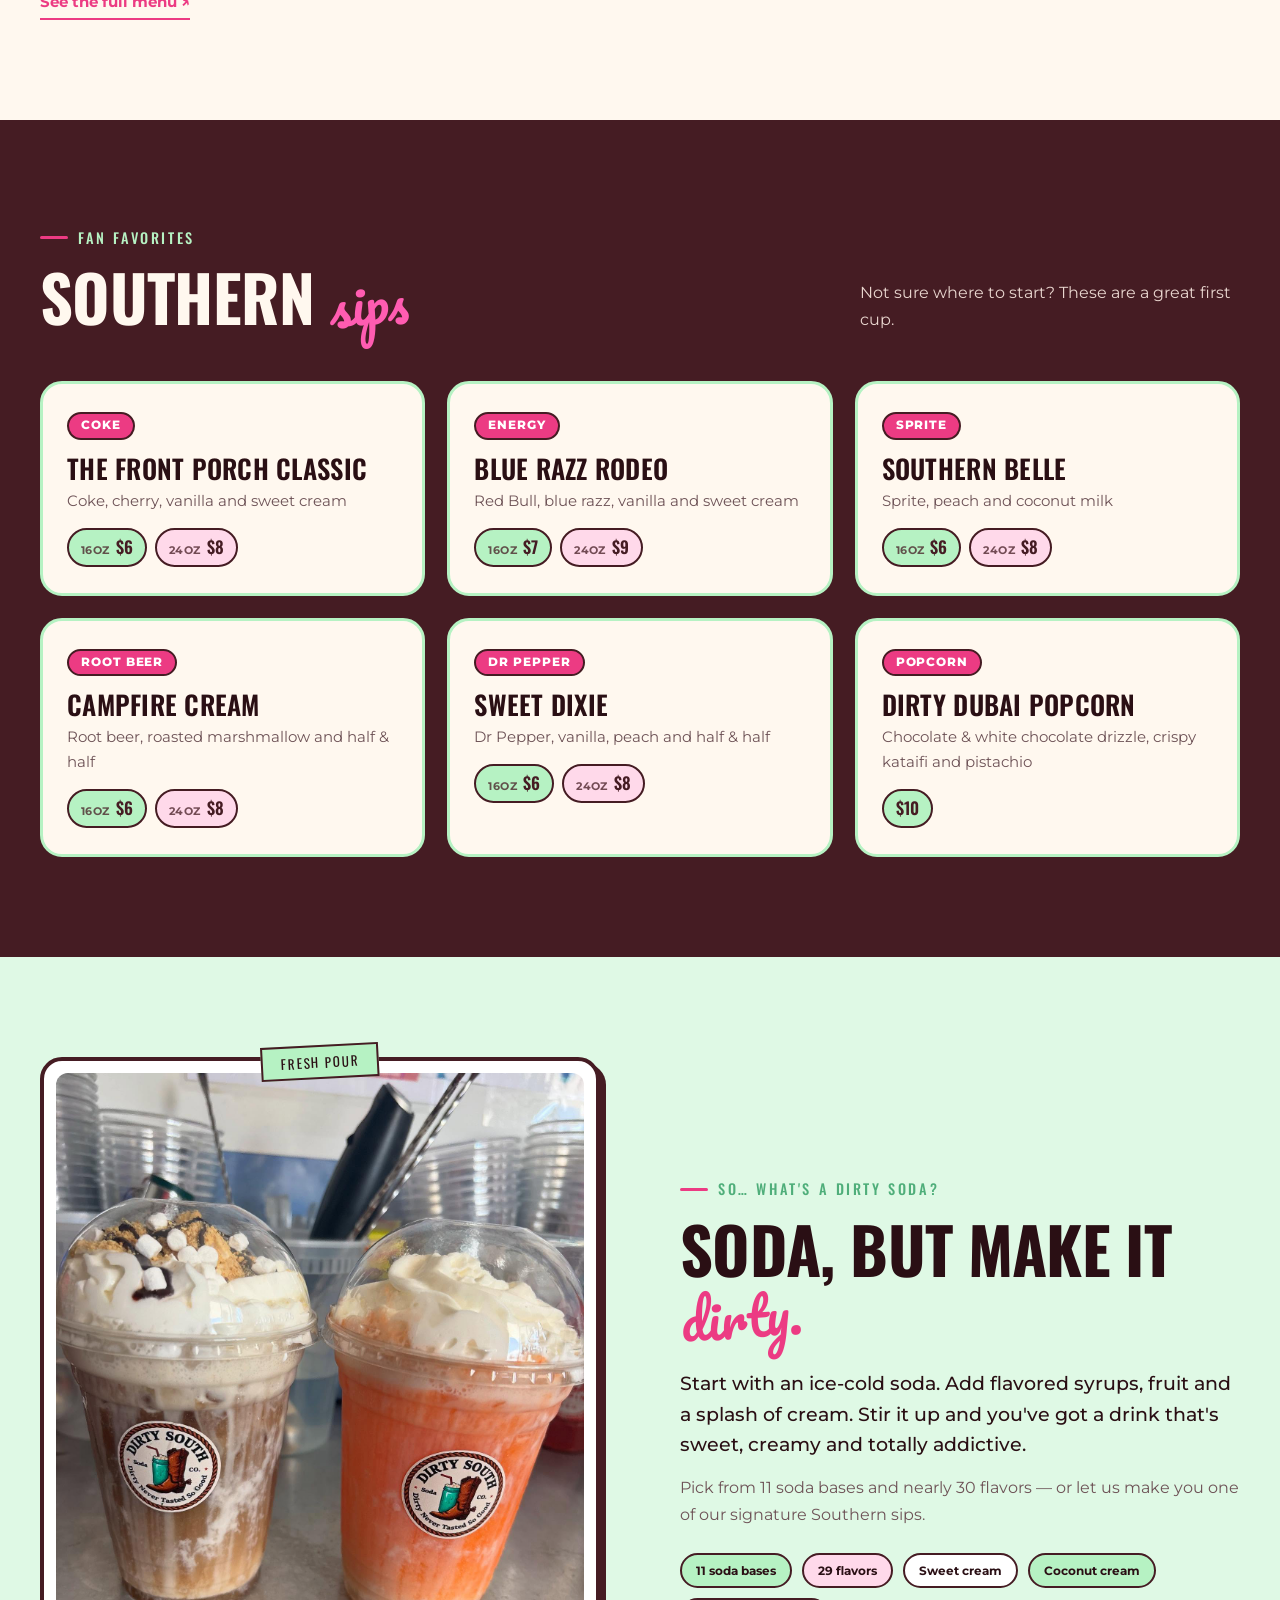
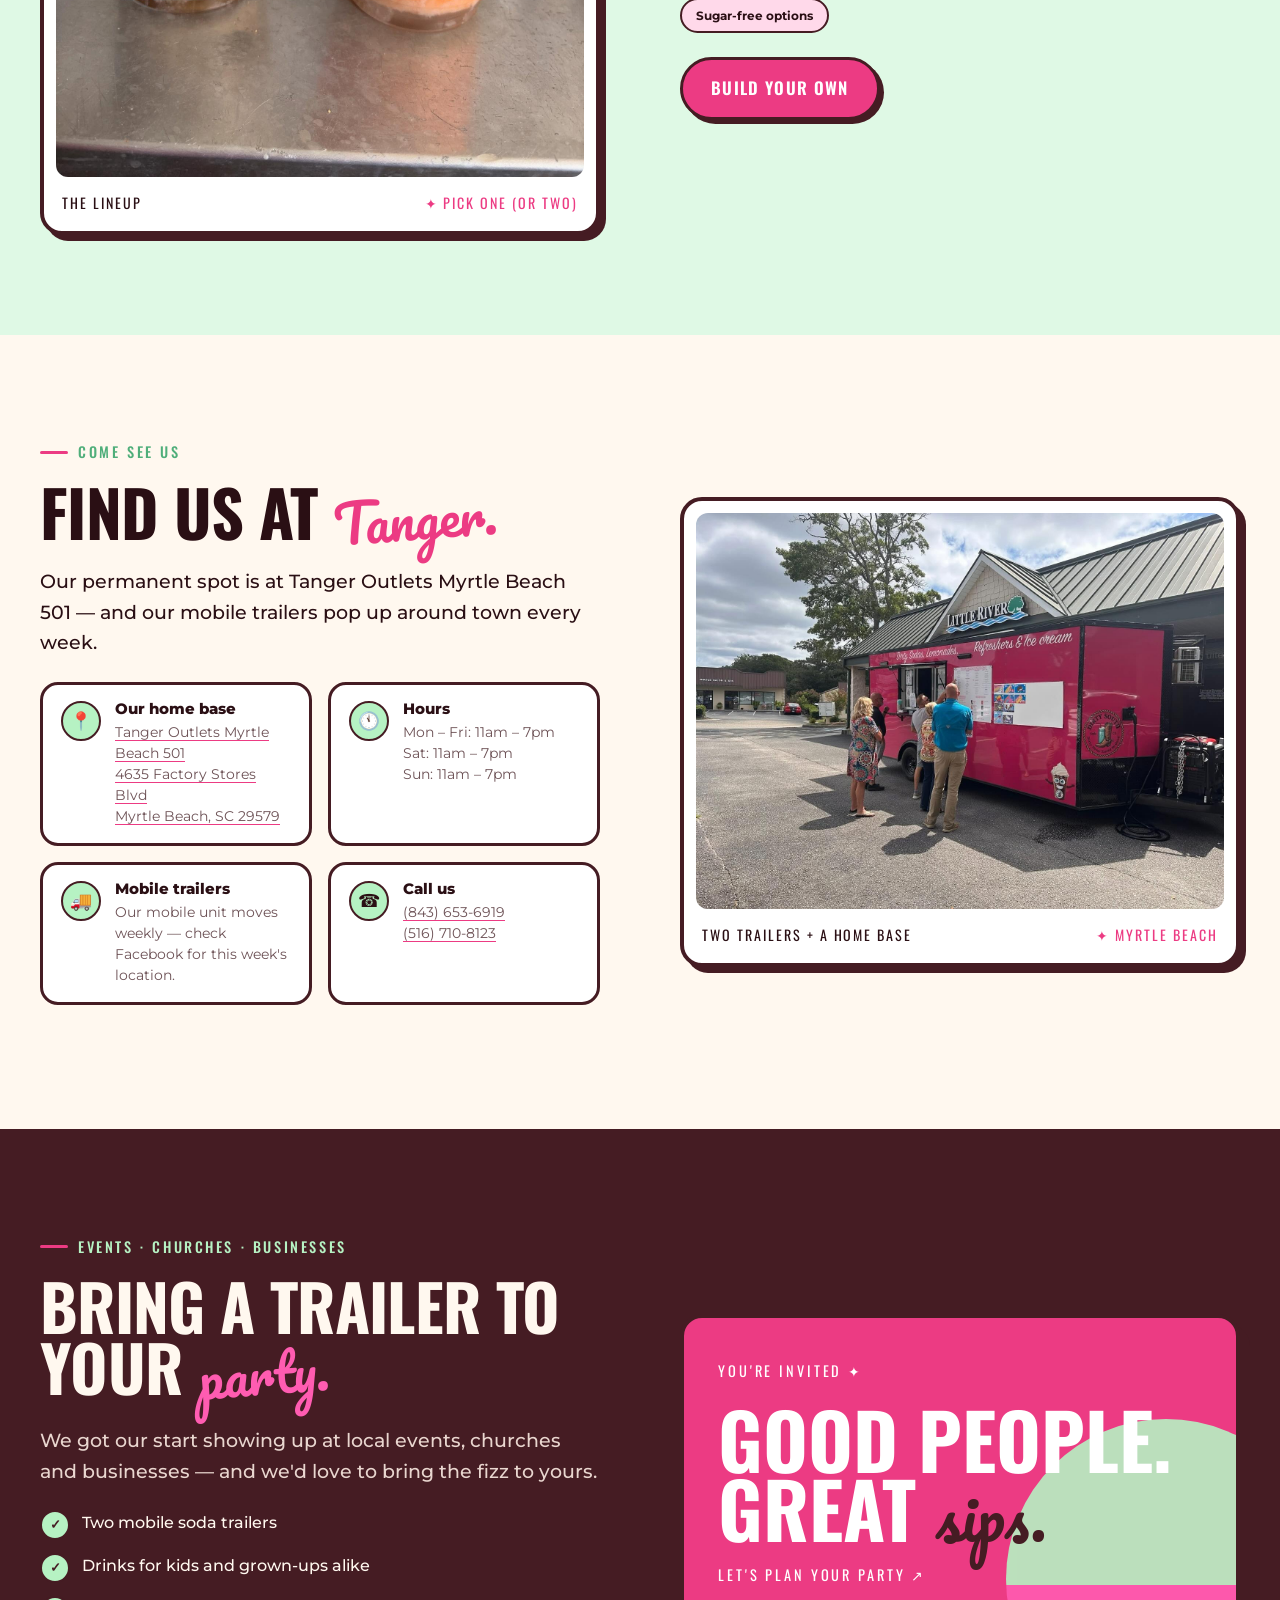
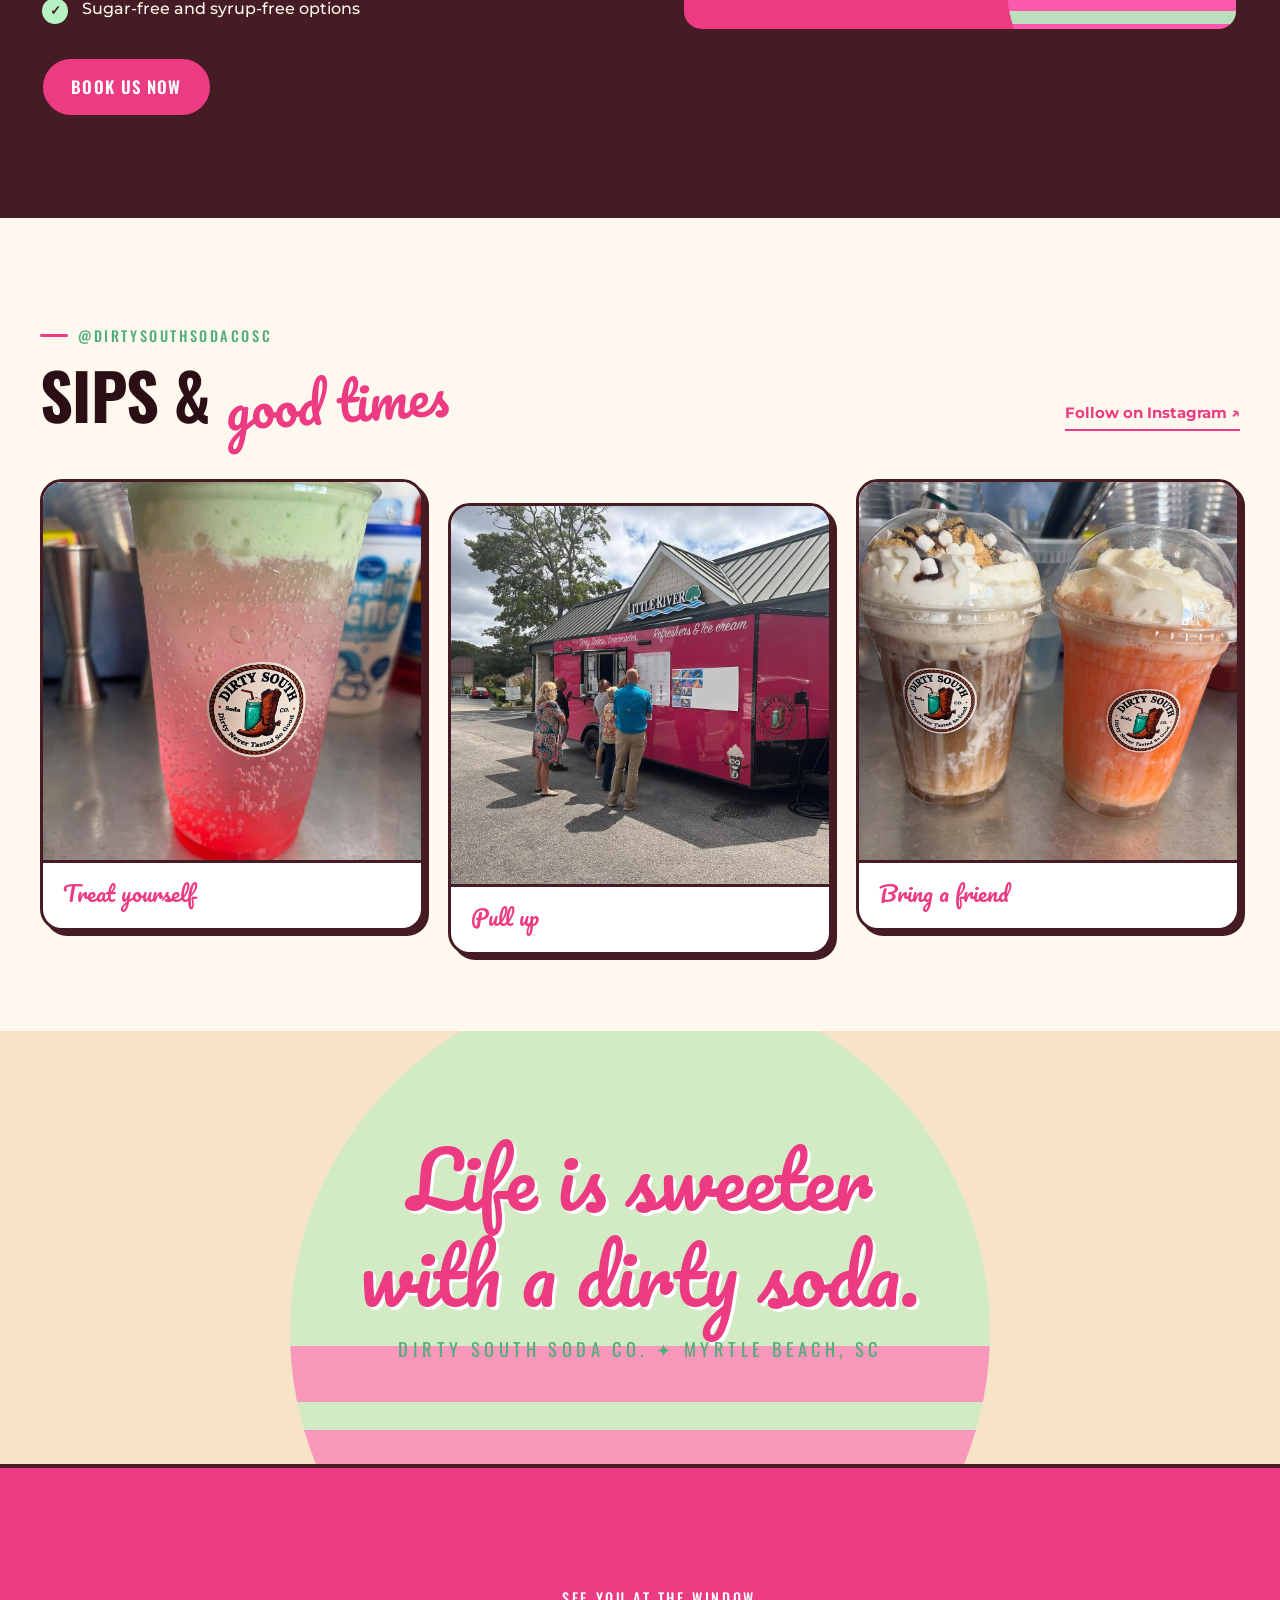
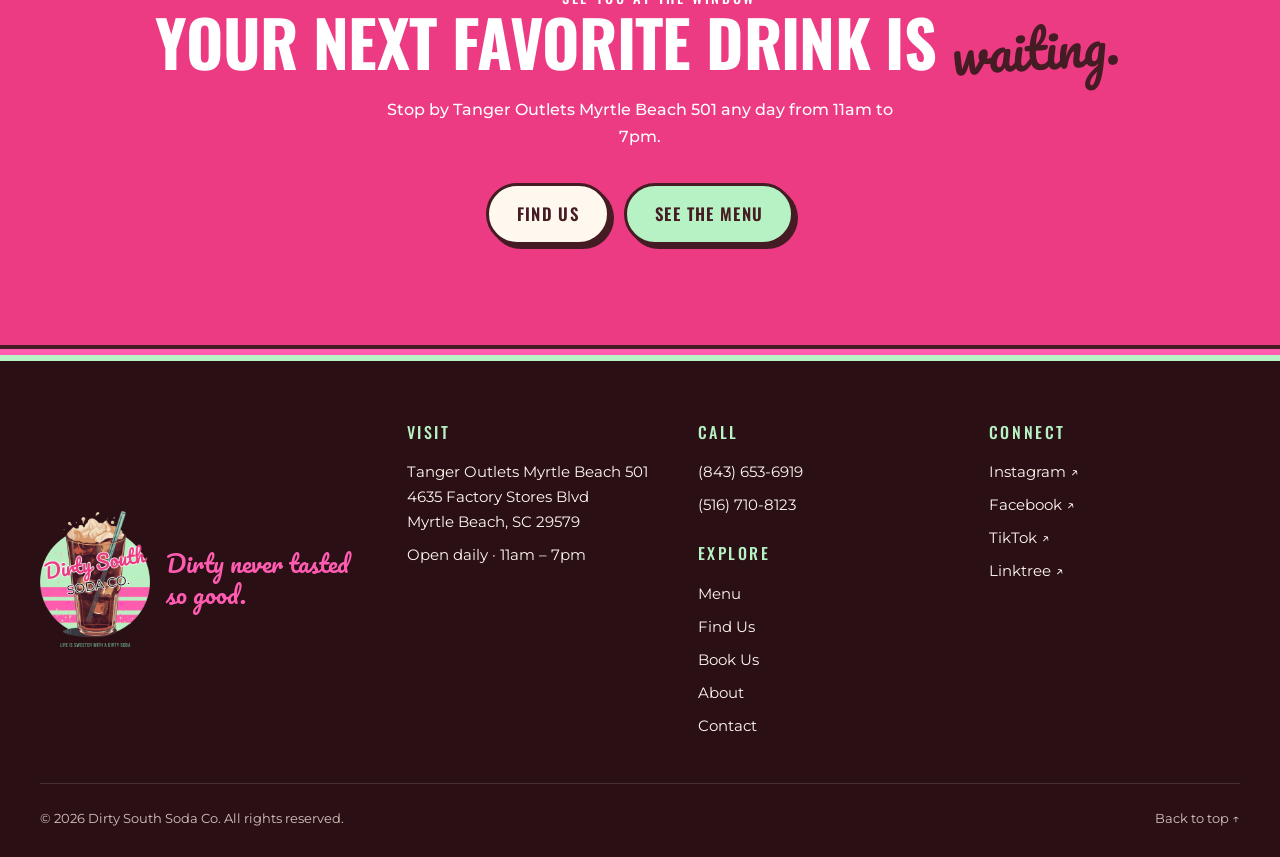
==== commit b5f2651e: "trew" ====
--- a/index.html
+++ b/index.html
@@ -3,68 +3,207 @@
 <head>
   <meta charset="utf-8">
   <meta name="viewport" content="width=device-width, initial-scale=1">
-  <meta name="theme-color" content="#f4f6ef">
-  <title>Dirty South Soda Co. | Dirty Sodas &amp; Local Sips | Myrtle Beach &amp; Conway, SC</title>
-  <meta name="description" content="Explore Dirty South Soda Co. for dirty sodas, refreshers, lemonades and energy drinks in the Myrtle Beach and Conway area. Find current stops and ask about events.">
-  <meta property="og:title" content="Dirty South Soda Co. | Big flavor. Southern personality.">
-  <meta property="og:description" content="Find your next favorite sip, check current stops and ask about bringing the flavor to your event.">
+  <meta name="theme-color" content="#451c23">
+  <title>Dirty South Soda Co. | Dirty Sodas at Tanger Outlets Myrtle Beach</title>
+  <meta name="description" content="Dirty sodas, energy drinks, refreshers, lemonade, boba, dirty popcorn and ice cream. Visit us at Tanger Outlets Myrtle Beach 501, open daily 11am–7pm, or book our trailers for your event.">
+  <meta property="og:title" content="Dirty South Soda Co. | Dirty Sodas at Tanger Outlets Myrtle Beach">
+  <meta property="og:description" content="Dirty sodas, energy drinks, refreshers, lemonade, boba, dirty popcorn and ice cream. Visit us at Tanger Outlets Myrtle Beach 501, open daily 11am–7pm, or book our trailers for your event.">
   <meta property="og:type" content="website">
+  <meta property="og:image" content="dirty-south-logo.png">
+  <link rel="icon" type="image/png" href="favicon.png">
+  <link rel="preconnect" href="https://fonts.googleapis.com">
+  <link rel="preconnect" href="https://fonts.gstatic.com" crossorigin>
   <link rel="stylesheet" href="styles.css">
   <script src="script.js" defer></script>
-  <script type="application/ld+json">{
-  "@context": "https://schema.org",
-  "@type": "Organization",
-  "name": "Dirty South Soda Co.",
-  "sameAs": [
-    "https://www.instagram.com/dirtysouthsodacosc/",
-    "https://linktr.ee/dirtysouthsodaco"
-  ]
-}</script>
+  <script type="application/ld+json">{"@context":"https://schema.org","@type":"FoodEstablishment","name":"Dirty South Soda Co.","slogan":"Dirty Never Tasted So Good","founder":"Lauren Graciolett","servesCuisine":"Dirty sodas, energy drinks, refreshers, lemonade, boba, dirty popcorn, ice cream","telephone":["+18436536919","+15167108123"],"address":{"@type":"PostalAddress","streetAddress":"4635 Factory Stores Blvd, Tanger Outlets Myrtle Beach 501","addressLocality":"Myrtle Beach","addressRegion":"SC","postalCode":"29579","addressCountry":"US"},"openingHours":"Mo-Su 11:00-19:00","logo":"dirty-south-logo.png","sameAs":["https://www.instagram.com/dirtysouthsodacosc/","https://linktr.ee/dirtysouthsodaco"]}</script>
 </head>
 <body>
 <a class="skip" href="#main">Skip to content</a>
-<div class="topline">LOCAL SIPS. SOUTHERN PERSONALITY. <span aria-hidden="true">✳</span> MYRTLE BEACH + CONWAY, SC</div>
+<div class="topline">Dirty never tasted so good <b aria-hidden="true">✦</b> Tanger Outlets Myrtle Beach 501 <b aria-hidden="true">✦</b> Open daily 11–7</div>
 <header class="header">
   <div class="nav-wrap">
-    <a class="logo" href="#home" aria-label="Dirty South Soda Co. home"><img src="logo.png" alt="Dirty South Soda Co." width="190" height="100"></a>
+    <a class="brand" href="index.html" aria-label="Dirty South Soda Co. home">
+      <img src="dirty-south-logo.png" alt="" width="62" height="76">
+      <span class="brand-text"><strong>Dirty South</strong><span>SODA CO.</span></span>
+    </a>
     <button class="nav-toggle" aria-expanded="false" aria-controls="navigation" type="button"><span class="bars" aria-hidden="true"><i></i><i></i><i></i></span><span class="nav-label">Menu</span></button>
-    <nav id="navigation" class="navigation" aria-label="Main navigation"><a href="#home">Home</a><a href="#drinks">The drinks</a><a href="#find-us">Find us</a><a href="#events">Events</a><a href="#about">About</a><a class="btn btn-small" href="#find-us">Find your next sip <span aria-hidden="true">↗</span></a></nav>
+    <nav id="navigation" class="navigation" aria-label="Main navigation">
+      <a href="index.html" aria-current="page">Home</a>
+      <a href="menu.html">Menu</a>
+      <a href="find-us.html">Find Us</a>
+      <a href="events.html">Events</a>
+      <a href="about.html">About</a>
+      <a href="contact.html">Contact</a>
+      <a class="btn btn-small" href="events.html">Book us now</a>
+    </nav>
   </div>
 </header>
 <main id="main">
-  <section class="hero wrap" id="home" aria-labelledby="hero-title">
-    <div class="hero-copy"><p class="eyebrow">NOT YOUR EVERYDAY DRINK STOP.</p><h1 id="hero-title">BIG FLAVOR.<br>SOUTHERN<br><span>PERSONALITY.</span></h1><p class="hero-intro">Dirty sodas, refreshing sips and a little Southern attitude.</p><div class="actions"><a class="btn" href="#drinks">Explore the drinks <span aria-hidden="true">↗</span></a><a class="btn btn-outline" href="#find-us">Find us <span aria-hidden="true">↗</span></a></div><p class="local-note"><span aria-hidden="true">✳</span> A little more flavor. A little more local.</p></div>
+
+<section class="hero sprinkles" aria-labelledby="hero-title">
+  <div class="wrap hero-grid">
+    <div class="hero-copy">
+      <p class="eyebrow">Now at Tanger Outlets Myrtle Beach 501</p>
+      <h1 id="hero-title"><span class="script">Dirty never</span>tasted so good.</h1>
+      <p class="hero-intro">Bold, creamy, fizzy dirty sodas, energy drinks, refreshers, lemonade and more — mixed with Southern love. Open daily 11am–7pm.</p>
+      <div class="actions"><a class="btn" href="menu.html">Explore the menu</a><a class="btn btn-mint" href="find-us.html">Find us today</a></div>
+      <div class="hero-badges"><span>🥤 Dirty Sodas</span><span>⚡ Energy</span><span>🍋 Lemonade</span><span>🧋 Boba</span><span>🍿 Dirty Popcorn</span><span>🍦 Ice Cream</span></div>
+    </div>
     <div class="hero-art">
+      <span class="sun" aria-hidden="true"></span>
+      <div class="hero-sticker" aria-hidden="true">Made<strong>dirty</strong>daily</div>
       <div class="media-frame" id="hero-media">
         <img class="hero-still" src="one%20drink.jpg" alt="A Dirty South Soda Co. drink" fetchpriority="high" decoding="async" width="800" height="1000">
-        <!-- No src or active source: desktop never requests the MP4. -->
-        <video id="mobile-video" data-src="mobile video.mp4" preload="none" muted playsinline loop poster="one%20drink.jpg" aria-label="A look at Dirty South Soda Co." hidden></video>
+        <!-- Mobile-only video. No src in HTML, so desktop never downloads the MP4. -->
+        <video id="mobile-video" data-src="mobile%20video.mp4" preload="none" muted playsinline loop poster="one%20drink.jpg" aria-label="A look at Dirty South Soda Co." hidden></video>
         <button id="video-control" class="video-control" type="button" aria-controls="mobile-video" aria-label="Play video" hidden><span aria-hidden="true">▶</span> <span class="video-label">Play video</span></button>
       </div>
-      <div class="flavor-stamp" aria-hidden="true">BIG<br><strong>SIP</strong><br>ENERGY ✳</div>
-      <div class="photo-foot"><span>DIRTY SOUTH SODA CO.</span><span>YOUR NEXT FAVORITE ↗</span></div>
+      <img class="hero-logo" src="dirty-south-logo.png" alt="" width="170" height="209">
       <p id="video-status" class="sr-only" role="status" aria-live="polite"></p>
     </div>
-  </section>
-  <div class="flavor-line" aria-label="Drink categories"><span>DIRTY SODAS</span><b aria-hidden="true">✳</b><span>REFRESHERS</span><b aria-hidden="true">✳</b><span>LEMONADES</span><b aria-hidden="true">✳</b><span>ENERGY DRINKS</span></div>
-
-  <section class="welcome wrap space" aria-labelledby="welcome-title"><div><p class="eyebrow">A DRINK BREAK WITH A LITTLE EXTRA.</p><h2 id="welcome-title">A LITTLE SOUTHERN.<br>A LOT OF <em>FLAVOR.</em></h2></div><div class="welcome-copy"><p class="lead">Your day could use a good sip.</p><p>Something refreshing. Something different. Something worth meeting a friend for. We’re here for the little breaks that turn into the best part of your day.</p><p>Find a local stop, bring good company and see what catches your eye. Your next favorite might be waiting.</p><a class="text-link" href="#drinks">Let’s find your flavor <span aria-hidden="true">↗</span></a></div></section>
-
-  <section class="drinks space" id="drinks" aria-labelledby="drinks-title"><div class="wrap"><div class="section-heading"><div><p class="eyebrow">GO ON. MIX UP YOUR USUAL.</p><h2 id="drinks-title">FIND YOUR<br>NEXT <em>FAVORITE.</em></h2></div><p>Four ways to take a break.<br>Plenty of personality in every category.</p></div><div class="drinks-layout"><figure class="drinks-photo"><img src="drinks%201.jpg" alt="A selection of Dirty South Soda Co. drinks" width="900" height="900" loading="lazy" decoding="async"><figcaption>THE LINEUP LOOKS GOOD ON YOU.</figcaption></figure><div class="drink-categories"><article><span class="category-no">01</span><div><h3>Dirty sodas</h3><p>A soda stop with a little extra personality. Explore the current lineup and find your kind of sip.</p></div><span aria-hidden="true">✳</span></article><article><span class="category-no">02</span><div><h3>Refreshers</h3><p>A refreshing change of pace for your next drink break.</p></div><span aria-hidden="true">✳</span></article><article><span class="category-no">03</span><div><h3>Lemonades</h3><p>Make a little room in your day for a lemonade moment.</p></div><span aria-hidden="true">✳</span></article><article><span class="category-no">04</span><div><h3>Energy drinks</h3><p>Looking for something different? Check out the available energy drink selections.</p></div><span aria-hidden="true">✳</span></article></div></div><div class="menu-bar"><div><p>Check our current menu for available drinks, flavors and prices.</p><small>Opens our Linktree with current menu and ordering links.</small></div><!-- OWNER: Current menu link. Update this destination if a direct menu is confirmed. --><a class="btn" href="https://linktr.ee/dirtysouthsodaco" target="_blank" rel="noopener noreferrer">View current menu <span aria-hidden="true">↗</span></a></div></div></section>
-
-  <section class="featured wrap space" aria-labelledby="featured-title"><div class="feature-copy"><p class="eyebrow">SAME DAY. DIFFERENT SIP.</p><h2 id="featured-title">YOUR USUAL<br>CAN <em>WAIT.</em></h2><p class="lead">There’s a whole lineup to get to know.</p><p>Start with whatever looks good. Explore the current selection, try a different category or ask what’s available. A little change can taste pretty good.</p><a class="text-link" href="https://linktr.ee/dirtysouthsodaco" target="_blank" rel="noopener noreferrer">See what’s on the menu <span aria-hidden="true">↗</span></a></div><figure class="single-photo"><img src="one%20drink.jpg" alt="A closer look at a Dirty South Soda Co. drink" width="800" height="1000" loading="lazy" decoding="async"><figcaption>ONE GOOD SIP CAN CHANGE THE DAY.</figcaption></figure></section>
-
-  <section class="find space" id="find-us" aria-labelledby="find-title"><div class="wrap find-layout"><figure class="trailer-photo"><img src="outdoor%20food%20truck.jpg" alt="The Dirty South Soda Co. mobile setup outdoors" width="1200" height="800" loading="lazy" decoding="async"><figcaption>SEE THE SETUP. FIND YOUR SIP.</figcaption></figure><div><p class="eyebrow">NEXT STOP: SOMETHING GOOD.</p><h2 id="find-title">FOLLOW<br>THE <em>FLAVOR.</em></h2><p>Looking for us around Myrtle Beach and Conway? Our latest social updates are the place to check current locations, appearances and hours.</p><div class="location-note"><span aria-hidden="true">↗</span><div><h3>Before you head our way</h3><!-- OWNER: ADD CONFIRMED CURRENT LOCATION AND HOURS HERE --><p>Check our latest updates before heading out.</p></div></div><div class="actions"><a class="btn" href="https://www.instagram.com/dirtysouthsodacosc/" target="_blank" rel="noopener noreferrer">Check our latest updates <span aria-hidden="true">↗</span></a><a class="text-link" href="https://linktr.ee/dirtysouthsodaco" target="_blank" rel="noopener noreferrer">More ways to connect <span aria-hidden="true">↗</span></a></div></div></div></section>
-
-  <section class="events wrap space" id="events" aria-labelledby="events-title"><div class="event-poster" aria-hidden="true"><span>ON THE GUEST LIST?</span><strong>GOOD<br>PEOPLE.<br>GREAT<br><em>SIPS.</em></strong><span>LET’S TALK ABOUT YOUR GATHERING ↗</span></div><div class="event-copy"><p class="eyebrow">A LITTLE EXTRA FOR YOUR GET-TOGETHER.</p><h2 id="events-title">BRING THE FLAVOR<br>TO YOUR <em>EVENT.</em></h2><p>Have a gathering in mind? Ask about bringing our mobile soda setup along. From private celebrations to community gatherings and workplace events, let’s talk about what might work.</p><div class="event-tags"><span>Private celebrations</span><span>Community gatherings</span><span>Workplace events</span><span>Local events</span></div><p class="small">Event service is subject to availability and confirmation.</p><!-- OWNER: Event inquiry link. Instagram opens the business profile; visitors can message there. --><a class="btn" href="https://www.instagram.com/dirtysouthsodacosc/" target="_blank" rel="noopener noreferrer">Ask about your event <span aria-hidden="true">↗</span></a><p class="inquiry-note">Message us with your date, location and a little about your gathering.</p></div></section>
-
-  <section class="about space" id="about" aria-labelledby="about-title"><div class="wrap about-layout"><div><p class="eyebrow">DIRTY SOUTH SODA CO. · SOUTH CAROLINA</p><h2 id="about-title">LOCAL SIPS.<br>SOUTHERN<br><em>PERSONALITY.</em></h2></div><div><p class="lead">Big flavor belongs close to home.</p><p>Dirty South Soda Co. brings a local soda stop to the Myrtle Beach and Conway area, with dirty sodas, refreshers, lemonades and energy drinks.</p><p>Our drinks and mobile setup are part of the story. The rest is the people who stop by, the local appearances and the chance to make an ordinary day a little more refreshing.</p><a class="text-link" href="#find-us">Find your next stop <span aria-hidden="true">↗</span></a></div></div></section>
-
-  <section class="social wrap space" aria-labelledby="social-title"><div class="section-heading"><div><p class="eyebrow">NO FILTER NEEDED ON A GOOD DRINK BREAK.</p><h2 id="social-title">GOOD SIPS.<br>REAL LOCAL MOMENTS.</h2></div><a class="text-link social-link" href="https://www.instagram.com/dirtysouthsodacosc/" target="_blank" rel="noopener noreferrer">Follow @dirtysouthsodacosc <span aria-hidden="true">↗</span></a></div><div class="gallery"><figure><img src="drinks%201.jpg" alt="Dirty South Soda Co. drink selection" width="900" height="900" loading="lazy" decoding="async"><figcaption>Find a favorite.</figcaption></figure><figure><img src="outdoor%20food%20truck.jpg" alt="Dirty South Soda Co. mobile setup" width="1200" height="800" loading="lazy" decoding="async"><figcaption>Find a local stop.</figcaption></figure><figure><img src="one%20drink.jpg" alt="A Dirty South Soda Co. drink ready for a closer look" width="800" height="1000" loading="lazy" decoding="async"><figcaption>Make it a good break.</figcaption></figure></div></section>
-
-  <section class="final-cta space"><div class="wrap"><p class="eyebrow">WE’LL SEE YOU FOR A SIP.</p><h2>MAKE YOUR NEXT STOP<br>A LITTLE <em>SWEETER.</em></h2><div class="actions"><a class="btn" href="#find-us">Find us <span aria-hidden="true">↗</span></a><a class="btn btn-outline" href="#drinks">Explore the drinks <span aria-hidden="true">↗</span></a></div></div></section>
+  </div>
+</section>
+<div class="stripe-band" aria-hidden="true"></div>
+<div class="flavor-strip" aria-label="What we serve"><span>Dirty Sodas</span><i aria-hidden="true">✦</i><span>Energy</span><i aria-hidden="true">✦</i><span>Refreshers</span><i aria-hidden="true">✦</i><span>Lemonade</span><i aria-hidden="true">✦</i><span>Popcorn</span></div>
+
+<section class="space" aria-labelledby="cats-title">
+  <div class="wrap">
+    <div class="section-head" data-reveal>
+      <div><p class="eyebrow">Something for everyone</p><h2 id="cats-title">Pick your <span class="script">flavor</span></h2></div>
+      <p>Over 100 drinks and treats, with sugar-free and syrup-free options available. Sodas start at $6.</p>
+    </div>
+    <div class="cards">
+      <a class="card" href="menu.html#sodas" data-reveal><span class="num">01</span><div class="icon" aria-hidden="true"><svg viewBox="0 0 32 32" fill="none" stroke="#451c23" stroke-width="2.4" stroke-linecap="round" stroke-linejoin="round"><path d="M7 10h18l-2.2 18H9.2z"/><path d="M6 10c0-3 3-5 5-4 1-3 6-3 7 0 2-1 6 0 6 4"/><path d="M19 10 23 2"/></svg></div><h3>Dirty Sodas</h3><p>Coke, Dr Pepper, Sprite, Mtn Dew, Root Beer and Sunkist — mixed with syrups and cream.</p></a>
+      <a class="card" href="menu.html#energy" data-reveal><span class="num">02</span><div class="icon" aria-hidden="true"><svg viewBox="0 0 32 32" fill="none" stroke="#451c23" stroke-width="2.4" stroke-linecap="round" stroke-linejoin="round"><path d="M18 3 7 18h8l-2 11 12-16h-8z"/></svg></div><h3>Energy Drinks</h3><p>Red Bull and Alani creations like Blue Razz Rodeo and Cowgirl Kisses.</p></a>
+      <a class="card" href="menu.html#refreshers" data-reveal><span class="num">03</span><div class="icon" aria-hidden="true"><svg viewBox="0 0 32 32" fill="none" stroke="#451c23" stroke-width="2.4" stroke-linecap="round" stroke-linejoin="round"><path d="M16 3s9 9.5 9 16a9 9 0 0 1-18 0c0-6.5 9-16 9-16z"/><path d="M12 20a4 4 0 0 0 4 4"/></svg></div><h3>Refreshers</h3><p>Strawberry acai, dragon fruit and island splashes made for hot days.</p></a>
+      <a class="card" href="menu.html#lemonade" data-reveal><span class="num">04</span><div class="icon" aria-hidden="true"><svg viewBox="0 0 32 32" fill="none" stroke="#451c23" stroke-width="2.4" stroke-linecap="round" stroke-linejoin="round"><circle cx="16" cy="16" r="11"/><path d="M16 5v22M5 16h22M8.2 8.2l15.6 15.6M23.8 8.2 8.2 23.8"/></svg></div><h3>Lemonade</h3><p>Creamy, fruity, dirty-style lemonades from Sweet Peach to Blue Lagoon.</p></a>
+    </div>
+    <a class="text-link" href="menu.html">See the full menu ↗</a>
+  </div>
+</section>
+
+<section class="space bg-cola" aria-labelledby="fav-title">
+  <div class="wrap">
+    <div class="section-head" data-reveal>
+      <div><p class="eyebrow">Fan favorites</p><h2 id="fav-title">Southern <span class="script">sips</span></h2></div>
+      <p class="muted">Not sure where to start? These are a great first cup.</p>
+    </div>
+    <div class="favs"><article class="fav" data-reveal><span class="fav-tag">Coke</span><h3>The Front Porch Classic</h3><p>Coke, cherry, vanilla and sweet cream</p><div class="prices"><span class="price"><small>16oz</small> $6</span><span class="price"><small>24oz</small> $8</span></div></article><article class="fav" data-reveal><span class="fav-tag">Energy</span><h3>Blue Razz Rodeo</h3><p>Red Bull, blue razz, vanilla and sweet cream</p><div class="prices"><span class="price"><small>16oz</small> $7</span><span class="price"><small>24oz</small> $9</span></div></article><article class="fav" data-reveal><span class="fav-tag">Sprite</span><h3>Southern Belle</h3><p>Sprite, peach and coconut milk</p><div class="prices"><span class="price"><small>16oz</small> $6</span><span class="price"><small>24oz</small> $8</span></div></article><article class="fav" data-reveal><span class="fav-tag">Root Beer</span><h3>Campfire Cream</h3><p>Root beer, roasted marshmallow and half &amp; half</p><div class="prices"><span class="price"><small>16oz</small> $6</span><span class="price"><small>24oz</small> $8</span></div></article><article class="fav" data-reveal><span class="fav-tag">Dr Pepper</span><h3>Sweet Dixie</h3><p>Dr Pepper, vanilla, peach and half &amp; half</p><div class="prices"><span class="price"><small>16oz</small> $6</span><span class="price"><small>24oz</small> $8</span></div></article><article class="fav" data-reveal><span class="fav-tag">Popcorn</span><h3>Dirty Dubai Popcorn</h3><p>Chocolate &amp; white chocolate drizzle, crispy kataifi and pistachio</p><div class="prices"><span class="price">$10</span></div></article></div>
+  </div>
+</section>
+
+<section class="space bg-mint" aria-labelledby="what-title">
+  <div class="wrap split">
+    <figure class="photo-card tilt" data-reveal>
+      <span class="tape">Fresh pour</span>
+      <img src="drinks%201.jpg" alt="A lineup of Dirty South Soda Co. drinks" width="900" height="900" loading="lazy" decoding="async">
+      <figcaption>The lineup <span>✦ pick one (or two)</span></figcaption>
+    </figure>
+    <div data-reveal>
+      <p class="eyebrow">So… what's a dirty soda?</p>
+      <h2 id="what-title">Soda, but make it <span class="script">dirty.</span></h2>
+      <p class="lead" style="margin-top:22px">Start with an ice-cold soda. Add flavored syrups, fruit and a splash of cream. Stir it up and you've got a drink that's sweet, creamy and totally addictive.</p>
+      <p class="muted">Pick from 11 soda bases and nearly 30 flavors — or let us make you one of our signature Southern sips.</p>
+      <div class="chips"><span class="chip">11 soda bases</span><span class="chip">29 flavors</span><span class="chip">Sweet cream</span><span class="chip">Coconut cream</span><span class="chip">Sugar-free options</span></div>
+      <div class="actions"><a class="btn" href="menu.html#build">Build your own</a></div>
+    </div>
+  </div>
+</section>
+
+<section class="space" aria-labelledby="visit-title">
+  <div class="wrap split reverse">
+    <figure class="photo-card tilt-r" data-reveal>
+      <img src="outdoor%20food%20truck.jpg" alt="A Dirty South Soda Co. trailer set up outdoors" width="1200" height="800" loading="lazy" decoding="async">
+      <figcaption>Two trailers + a home base <span>✦ Myrtle Beach</span></figcaption>
+    </figure>
+    <div data-reveal>
+      <p class="eyebrow">Come see us</p>
+      <h2 id="visit-title">Find us at <span class="script">Tanger.</span></h2>
+      <p class="lead" style="margin-top:18px;margin-bottom:6px">Our permanent spot is at Tanger Outlets Myrtle Beach 501 — and our mobile trailers pop up around town every week.</p>
+      <div class="visit-card" data-reveal>
+  <div class="visit-row"><span class="dot" aria-hidden="true">📍</span><div><h3>Our home base</h3><p><a href="https://www.google.com/maps/search/?api=1&query=Tanger+Outlets+Myrtle+Beach+501%2C+4635+Factory+Stores+Blvd%2C+Myrtle+Beach%2C+SC+29579" target="_blank" rel="noopener noreferrer">Tanger Outlets Myrtle Beach 501<br>4635 Factory Stores Blvd<br>Myrtle Beach, SC 29579</a></p></div></div>
+  <div class="visit-row"><span class="dot" aria-hidden="true">🕚</span><div><h3>Hours</h3><p>Mon – Fri: 11am – 7pm<br>Sat: 11am – 7pm<br>Sun: 11am – 7pm</p></div></div>
+  <div class="visit-row"><span class="dot" aria-hidden="true">🚚</span><div><h3>Mobile trailers</h3><p>Our mobile unit moves weekly — check Facebook for this week's location.</p></div></div>
+  <div class="visit-row"><span class="dot" aria-hidden="true">☎</span><div><h3>Call us</h3><p><a href="tel:+18436536919">(843) 653-6919</a><br><a href="tel:+15167108123">(516) 710-8123</a></p></div></div>
+</div>
+    </div>
+  </div>
+</section>
+
+<section class="space bg-cola" aria-labelledby="events-title">
+  <div class="wrap split">
+    <div data-reveal>
+      <p class="eyebrow">Events · Churches · Businesses</p>
+      <h2 id="events-title">Bring a trailer to your <span class="script">party.</span></h2>
+      <p class="lead muted" style="margin-top:22px">We got our start showing up at local events, churches and businesses — and we'd love to bring the fizz to yours.</p>
+      <ul class="check-list"><li>Two mobile soda trailers</li><li>Drinks for kids and grown-ups alike</li><li>Sugar-free and syrup-free options</li></ul>
+      <div class="actions" style="margin-top:30px"><a class="btn" href="events.html">Book us now</a></div>
+    </div>
+    <div class="poster" data-reveal aria-hidden="true">
+      <span class="sun"></span>
+      <small>You're invited ✦</small>
+      <strong>Good people.<br>Great <em>sips.</em></strong>
+      <small>Let's plan your party ↗</small>
+    </div>
+  </div>
+</section>
+
+<section class="space" aria-labelledby="social-title">
+  <div class="wrap">
+    <div class="section-head" data-reveal>
+      <div><p class="eyebrow">@dirtysouthsodacosc</p><h2 id="social-title">Sips &amp; <span class="script">good times</span></h2></div>
+      <a class="text-link" href="https://www.instagram.com/dirtysouthsodacosc/" target="_blank" rel="noopener noreferrer">Follow on Instagram ↗</a>
+    </div>
+    <div class="gallery">
+      <figure><img src="one%20drink.jpg" alt="A Dirty South Soda Co. drink up close" width="800" height="1000" loading="lazy" decoding="async"><figcaption>Treat yourself</figcaption></figure>
+      <figure><img src="outdoor%20food%20truck.jpg" alt="The soda trailer outdoors" width="1200" height="800" loading="lazy" decoding="async"><figcaption>Pull up</figcaption></figure>
+      <figure><img src="drinks%201.jpg" alt="A selection of drinks" width="900" height="900" loading="lazy" decoding="async"><figcaption>Bring a friend</figcaption></figure>
+    </div>
+  </div>
+</section>
+
+<section class="tagline space bg-foam">
+  <span class="sun" aria-hidden="true"></span>
+  <div class="wrap" data-reveal>
+    <p class="big">Life is sweeter<br>with a dirty soda.</p>
+    <p class="sub">Dirty South Soda Co. ✦ Myrtle Beach, SC</p>
+  </div>
+</section>
+<section class="final-cta sprinkles space">
+  <div class="wrap">
+    <p class="eyebrow" style="color:#fff">See you at the window</p>
+    <h2>Your next favorite drink is <span class="script">waiting.</span></h2>
+    <p>Stop by Tanger Outlets Myrtle Beach 501 any day from 11am to 7pm.</p>
+    <div class="actions"><a class="btn btn-cream" href="find-us.html">Find us</a><a class="btn btn-mint" href="menu.html">See the menu</a></div>
+  </div>
+</section>
 </main>
-<footer class="footer"><div class="wrap"><div class="footer-main"><a class="footer-logo" href="#home"><img src="logo.png" alt="Dirty South Soda Co." width="210" height="120" loading="lazy"></a><div class="footer-tag">LOCAL SIPS.<br>SOUTHERN PERSONALITY.</div><nav aria-label="Footer navigation"><a href="#drinks">The drinks</a><a href="#find-us">Find us</a><a href="#events">Events</a><a href="#about">About</a></nav><div class="footer-social"><a href="https://www.instagram.com/dirtysouthsodacosc/" target="_blank" rel="noopener noreferrer">Instagram ↗</a><a href="https://linktr.ee/dirtysouthsodaco" target="_blank" rel="noopener noreferrer">Linktree ↗</a></div></div><div class="footer-bottom"><p>© <span id="year">2026</span> Dirty South Soda Co.</p><p>Myrtle Beach + Conway, South Carolina</p><a href="#home">Back to top ↑</a></div></div></footer>
-<a class="mobile-find" href="#find-us">Find us <span aria-hidden="true">↗</span></a>
+<footer class="footer">
+  <div class="wrap">
+    <div class="footer-main">
+      <div class="footer-brand">
+        <img src="dirty-south-logo.png" alt="Dirty South Soda Co." width="110" height="135" loading="lazy">
+        <p>Dirty never tasted<br>so good.</p>
+      </div>
+      <div>
+        <h4>Visit</h4>
+        <div class="footer-col"><a href="https://www.google.com/maps/search/?api=1&query=Tanger+Outlets+Myrtle+Beach+501%2C+4635+Factory+Stores+Blvd%2C+Myrtle+Beach%2C+SC+29579" target="_blank" rel="noopener noreferrer">Tanger Outlets Myrtle Beach 501<br>4635 Factory Stores Blvd<br>Myrtle Beach, SC 29579</a><span>Open daily · 11am – 7pm</span></div>
+      </div>
+      <div>
+        <h4>Call</h4>
+        <div class="footer-col"><a href="tel:+18436536919">(843) 653-6919</a><a href="tel:+15167108123">(516) 710-8123</a></div>
+        <h4 style="margin-top:22px">Explore</h4>
+        <nav aria-label="Footer navigation"><a href="menu.html">Menu</a><a href="find-us.html">Find Us</a><a href="events.html">Book Us</a><a href="about.html">About</a><a href="contact.html">Contact</a></nav>
+      </div>
+      <div>
+        <h4>Connect</h4>
+        <!-- OWNER: Add direct Facebook and TikTok profile links if you want them separate from Linktree. -->
+        <div class="footer-col"><a href="https://www.instagram.com/dirtysouthsodacosc/" target="_blank" rel="noopener noreferrer">Instagram ↗</a><a href="https://linktr.ee/dirtysouthsodaco" target="_blank" rel="noopener noreferrer">Facebook ↗</a><a href="https://linktr.ee/dirtysouthsodaco" target="_blank" rel="noopener noreferrer">TikTok ↗</a><a href="https://linktr.ee/dirtysouthsodaco" target="_blank" rel="noopener noreferrer">Linktree ↗</a></div>
+      </div>
+    </div>
+    <div class="footer-bottom"><p>© <span id="year">2026</span> Dirty South Soda Co. All rights reserved.</p><a href="#main">Back to top ↑</a></div>
+  </div>
+</footer>
+<a class="mobile-find" href="find-us.html">Find us today <span aria-hidden="true">↗</span></a>
 </body>
-</html>+</html>
--- a/styles.css
+++ b/styles.css
@@ -1,25 +1,459 @@
-/* DIRTY SOUTH SODA CO.
-   OWNER: Actual logo/photos were not attached. Colors below are PROVISIONAL
-   design tokens, not sampled brand colors. Adjust after inspecting logo.png.
-   All photos use contain/natural ratios so uninspected subjects are not cropped.
-   Fonts are optional online enhancements; local fallbacks work offline. */
-@import url('https://fonts.googleapis.com/css2?family=Barlow+Condensed:wght@600;700;800&family=DM+Sans:wght@400;500;600;700&display=swap');
-:root {
-  --paper:#f4f6ef; --white:#fff; --ink:#182e2b; --muted:#52645e;
-  --brand:#195c4d; --brand-hover:#104438; --lime:#dfed82;
-  --pink:#f1d6e1; --soft:#e5ece6; --line:#cbd6cc;
-  --display:'Barlow Condensed','Arial Narrow',Impact,sans-serif;
-  --body:'DM Sans',Arial,sans-serif; --max:1280px; --header:100px;
-}
-*{box-sizing:border-box}html{scroll-behavior:smooth;scroll-padding-top:calc(var(--header) + 18px)}body{margin:0;font:16px/1.7 var(--body);color:var(--ink);background:var(--paper)}h1,h2,h3,p,figure{margin:0}h1,h2{font-family:var(--display);font-weight:800;letter-spacing:-.025em;line-height:.96}h1{font-size:clamp(4rem,7.4vw,7rem)}h2{font-size:clamp(3rem,5.2vw,5.2rem)}h2 em{font-style:normal;color:var(--brand)}h3{font-family:var(--display);font-size:2rem;line-height:1.05}img{display:block;max-width:100%;height:auto}a{color:inherit;text-decoration:none}button{font:inherit;cursor:pointer}a,button{-webkit-tap-highlight-color:transparent}a:focus-visible,button:focus-visible{outline:3px solid var(--brand);outline-offset:5px}[hidden]{display:none!important}.wrap{width:min(var(--max),calc(100% - 96px));margin-inline:auto}.space{padding-block:96px}.eyebrow{font-size:.7rem;font-weight:700;letter-spacing:.14em;line-height:1.6;color:var(--brand);margin-bottom:18px}.lead{font-size:1.25rem;line-height:1.55}p+p{margin-top:16px}.actions{display:flex;flex-wrap:wrap;align-items:center;gap:12px}.btn{display:inline-flex;align-items:center;justify-content:space-between;gap:24px;min-height:54px;padding:15px 24px;background:var(--brand);border:1px solid var(--brand);border-radius:40px;color:white;text-transform:uppercase;font-size:.73rem;line-height:1.4;font-weight:700;letter-spacing:.06em;transition:background .2s,transform .2s}.btn span{font-size:1.15rem}.btn:hover{background:var(--brand-hover);transform:translateY(-2px)}.btn-outline{background:transparent;color:var(--ink);border-color:var(--ink)}.btn-outline:hover{background:var(--ink);color:white}.btn-small{min-height:44px;padding:11px 18px;font-size:.65rem;gap:15px}.text-link{display:inline-flex;align-items:center;justify-content:space-between;gap:24px;border-bottom:1px solid currentColor;padding-block:8px;font-size:.84rem;font-weight:700;line-height:1.6;margin-top:20px}.text-link:hover{color:var(--brand)}.small{font-size:.8rem;color:var(--muted)}.sr-only{position:absolute;width:1px;height:1px;padding:0;margin:-1px;overflow:hidden;clip:rect(0,0,0,0);white-space:nowrap;border:0}.skip{position:fixed;top:-100px;left:15px;background:var(--ink);color:white;padding:12px;z-index:100}.skip:focus{top:10px}.topline{background:var(--brand);color:white;text-align:center;font-size:.6rem;font-weight:600;letter-spacing:.14em;padding:9px 16px}.topline span{padding-inline:20px;color:var(--lime)}.header{position:sticky;top:0;z-index:50;background:var(--paper);border-bottom:1px solid var(--line);transition:box-shadow .2s}.header.scrolled{box-shadow:0 5px 20px #182e2b10}.nav-wrap{width:min(1400px,calc(100% - 64px));min-height:100px;margin:auto;display:flex;align-items:center;justify-content:space-between;gap:24px}.logo{flex:0 0 180px}.logo img{width:180px;height:86px;object-fit:contain}.navigation{display:flex;align-items:center;gap:28px}.navigation>a:not(.btn){font-size:.7rem;text-transform:uppercase;font-weight:700;letter-spacing:.06em;padding-block:12px}.navigation>a:not(.btn):hover{color:var(--brand);text-decoration:underline;text-underline-offset:7px}.nav-toggle{display:none}.hero{display:grid;grid-template-columns:1.1fr 1fr;gap:45px;align-items:center;padding-block:62px 70px}.hero-copy{min-width:0}.hero h1 span{color:var(--brand)}.hero-intro{max-width:380px;font-size:1.12rem;margin-block:25px 28px}.local-note{font-size:.74rem;color:var(--muted);margin-top:25px}.local-note span{font-size:1.3rem;color:var(--brand);margin-right:8px}.hero-art{position:relative;min-width:0;padding-top:16px}.media-frame{position:relative;background:var(--soft);border:1px solid var(--line);border-radius:150px 150px 12px 12px;overflow:hidden;min-height:260px;display:flex;align-items:center;justify-content:center}.hero-still{width:100%;height:auto;max-height:560px;object-fit:contain;aspect-ratio:4/5}.media-frame video{display:block;width:100%;height:auto;max-height:560px;object-fit:contain}.media-frame.is-playing .hero-still{display:none}.video-control{position:absolute;bottom:14px;left:14px;border:1px solid #ffffff80;border-radius:30px;background:var(--ink);color:white;padding:10px 15px;min-height:44px;font-size:.76rem;z-index:2;display:flex;gap:8px;align-items:center}.video-control:focus-visible{outline-color:var(--lime)}.flavor-stamp{position:absolute;right:-14px;top:0;background:var(--lime);border:1px solid var(--ink);border-radius:50%;width:114px;height:114px;display:flex;flex-direction:column;justify-content:center;align-items:center;transform:rotate(10deg);font-size:.62rem;line-height:1.1;font-weight:700;letter-spacing:.06em;box-shadow:4px 4px 0 var(--paper)}.flavor-stamp strong{font-family:var(--display);font-size:2.7rem;line-height:.7}.photo-foot{display:flex;justify-content:space-between;gap:12px;font-size:.59rem;letter-spacing:.08em;font-weight:700;padding:15px 5px}.flavor-line{background:var(--lime);border-block:1px solid var(--ink);display:flex;justify-content:center;align-items:center;flex-wrap:wrap;gap:35px;padding:20px 24px;font-family:var(--display);font-size:1.5rem;letter-spacing:.06em;line-height:1.2}.flavor-line b{font-family:var(--body);font-size:1.3rem;color:var(--brand)}.welcome{display:grid;grid-template-columns:1.1fr 1fr;gap:100px;align-items:start}.welcome-copy{max-width:520px}.welcome-copy>p:not(.lead){color:var(--muted)}.drinks{background:var(--soft);border-block:1px solid var(--line)}.section-heading{display:flex;justify-content:space-between;align-items:end;gap:40px;margin-bottom:40px}.section-heading>p{font-size:.9rem;color:var(--muted);max-width:330px}.drinks-layout{display:grid;grid-template-columns:1fr 1fr;gap:65px;align-items:center}.drinks-photo{background:var(--paper);padding:14px;border:1px solid var(--line);border-radius:12px}.drinks-photo img{width:100%;height:auto;aspect-ratio:1;object-fit:contain;max-height:570px}.drinks-photo figcaption{font-size:.63rem;font-weight:700;letter-spacing:.12em;padding:17px 4px 4px}.drink-categories article{display:grid;grid-template-columns:28px 1fr 24px;gap:15px;border-top:1px solid #b6c6ba;padding:25px 0}.drink-categories article:last-child{border-bottom:1px solid #b6c6ba}.category-no{font-size:.68rem;color:var(--brand);padding-top:5px;font-weight:700}.drink-categories article>span:last-child{color:var(--brand);font-size:1.5rem}.drink-categories p{font-size:.88rem;color:var(--muted);margin-top:9px;max-width:370px}.menu-bar{display:flex;justify-content:space-between;align-items:center;gap:30px;margin-top:35px;border-top:1px solid var(--line);padding-top:28px}.menu-bar p{font-size:.9rem;font-weight:600}.menu-bar small{font-size:.76rem;color:var(--muted)}.menu-bar .btn{flex-shrink:0}.featured{display:grid;grid-template-columns:1fr 1fr;gap:110px;align-items:center}.feature-copy .lead{margin-top:25px}.feature-copy>p:not(.eyebrow):not(.lead){color:var(--muted);max-width:440px}.single-photo{border:1px solid var(--line);background:var(--pink);border-radius:120px 120px 10px 10px;overflow:hidden;padding:20px 20px 0}.single-photo img{width:100%;height:auto;max-height:500px;object-fit:contain}.single-photo figcaption{font-size:.62rem;letter-spacing:.1em;font-weight:700;padding:18px 4px;text-align:center}.find{background:var(--lime);border-block:1px solid #c1ce71}.find-layout{display:grid;grid-template-columns:1.1fr 1fr;gap:70px;align-items:center}.trailer-photo{background:var(--paper);padding:12px;border:1px solid var(--ink);border-radius:8px}.trailer-photo img{width:100%;height:auto;object-fit:contain}.trailer-photo figcaption{font-size:.61rem;font-weight:700;letter-spacing:.1em;padding:15px 4px 3px}.find h2+p{margin-top:25px}.location-note{display:flex;gap:16px;border-block:1px solid #a9b96a;padding:20px 0;margin-block:25px}.location-note>span{font-size:1.5rem}.location-note h3{font-family:var(--body);font-size:.9rem;line-height:1.4}.location-note p{font-size:.82rem;margin-top:6px}.find .actions{align-items:start;flex-direction:column}.find .text-link{margin-top:0}.events{display:grid;grid-template-columns:.85fr 1.15fr;gap:100px;align-items:center}.event-poster{border:1px solid var(--ink);border-radius:12px;background:var(--pink);padding:30px;display:flex;flex-direction:column;gap:35px;transform:rotate(-2deg)}.event-poster>span{font-size:.6rem;letter-spacing:.12em;font-weight:700}.event-poster strong{font-family:var(--display);font-size:clamp(4rem,6vw,6rem);line-height:.9;letter-spacing:-.02em}.event-poster em{font-style:normal;color:var(--brand)}.event-copy h2+p{margin-top:25px;color:var(--muted)}.event-tags{display:flex;flex-wrap:wrap;gap:9px;margin-block:24px 15px}.event-tags span{border:1px solid var(--line);border-radius:25px;padding:7px 13px;font-size:.73rem}.event-copy .btn{margin-top:24px}.inquiry-note{font-size:.8rem;color:var(--muted);margin-top:15px}.about{background:var(--brand);color:var(--paper)}.about-layout{display:grid;grid-template-columns:1.1fr 1fr;gap:90px;align-items:center}.about .eyebrow{color:var(--lime)}.about h2 em{color:var(--lime)}.about .lead{color:var(--lime)}.about p:not(.eyebrow):not(.lead){color:#e4ede7}.about .text-link:hover{color:var(--lime)}.social-link{overflow-wrap:anywhere;max-width:100%}.gallery{display:grid;grid-template-columns:repeat(3,minmax(0,1fr));gap:22px}.gallery figure{background:var(--soft);border:1px solid var(--line);border-radius:8px;overflow:hidden;transition:transform .25s}.gallery figure:nth-child(2){background:var(--pink)}.gallery figure:nth-child(3){background:var(--lime)}.gallery figure:hover{transform:translateY(-4px)}.gallery img{width:100%;height:auto;aspect-ratio:1;object-fit:contain;transition:transform .3s}.gallery figure:hover img{transform:scale(1.015)}.gallery figcaption{font-size:.8rem;font-weight:600;padding:17px 20px;border-top:1px solid var(--line)}.final-cta{background:var(--pink);text-align:center;border-block:1px solid #dbc1cc}.final-cta .actions{justify-content:center;margin-top:30px}.footer{padding-block:55px 25px}.footer-main{display:grid;grid-template-columns:1fr 1.4fr .7fr .7fr;gap:35px;align-items:center;padding-bottom:40px}.footer-logo img{width:190px;height:110px;object-fit:contain}.footer-tag{font-family:var(--display);font-size:1.9rem;font-weight:700;line-height:1}.footer nav,.footer-social{display:flex;flex-direction:column;gap:8px;font-size:.82rem}.footer a:hover{color:var(--brand)}.footer-bottom{display:flex;justify-content:space-between;gap:20px;flex-wrap:wrap;border-top:1px solid var(--line);padding-top:23px;font-size:.69rem;color:var(--muted)}.footer-bottom p+p{margin:0}.mobile-find{display:none}.reveal{opacity:0;transform:translateY(14px);transition:opacity .6s,transform .6s}.reveal.visible{opacity:1;transform:none}
-@media(max-width:1150px){.wrap{width:calc(100% - 64px)}.navigation{gap:20px}.nav-wrap{gap:20px}.logo{flex-basis:150px}.logo img{width:150px}.hero{gap:35px}.hero h1{font-size:7.3vw}.welcome,.featured,.events,.about-layout{gap:55px}.drinks-layout,.find-layout{gap:40px}.flavor-line{gap:24px}.event-poster{padding:25px}.footer-main{gap:25px}}
-@media(max-width:950px){:root{--header:88px}.nav-wrap{min-height:88px}.logo{flex-basis:160px}.logo img{width:160px;height:76px}.nav-toggle{display:flex;align-items:center;gap:10px;border:1px solid var(--line);border-radius:25px;padding:10px 15px;min-height:44px;background:transparent;font-size:.8rem;font-weight:600}.bars{display:flex;flex-direction:column;gap:5px;width:20px}.bars i{height:2px;width:20px;background:var(--ink);transition:transform .2s,opacity .2s}.nav-toggle[aria-expanded=true] .bars i:first-child{transform:translateY(7px) rotate(45deg)}.nav-toggle[aria-expanded=true] .bars i:nth-child(2){opacity:0}.nav-toggle[aria-expanded=true] .bars i:last-child{transform:translateY(-7px) rotate(-45deg)}.navigation{display:none;position:absolute;top:100%;left:0;right:0;background:var(--paper);border-bottom:1px solid var(--line);box-shadow:0 15px 25px #182e2b12;padding:16px 32px 24px;grid-template-columns:1fr 1fr;gap:5px 24px;max-height:calc(100dvh - 100px);overflow:auto}.navigation.open{display:grid}.navigation>a:not(.btn){font-size:.82rem;padding-block:13px}.navigation>.btn{grid-column:1/-1;margin-top:10px}.space{padding-block:72px}.hero{padding-block:40px 50px;gap:25px}.hero h1{font-size:7.1vw}.hero .eyebrow{font-size:.6rem}.hero-intro{font-size:1rem}.hero .actions{align-items:stretch;flex-direction:column}.hero-still{max-height:470px}.flavor-stamp{width:95px;height:95px;right:-8px;font-size:.54rem}.flavor-stamp strong{font-size:2.2rem}.photo-foot{font-size:.48rem}.flavor-line{gap:18px;font-size:1.25rem}.welcome,.about-layout{gap:35px}.drinks-layout{gap:30px}.drink-categories article{gap:10px;grid-template-columns:22px 1fr 18px;padding-block:19px}.drink-categories h3{font-size:1.7rem}.drink-categories p{font-size:.82rem}.menu-bar{align-items:start}.featured,.events{gap:40px}.find-layout{gap:30px}.event-poster{gap:25px;padding:22px}.event-poster strong{font-size:4.4rem}.event-poster>span{font-size:.53rem}.footer-main{grid-template-columns:1fr 1.2fr 1fr}.footer-social{grid-column:3}.footer-tag{font-size:1.7rem}.gallery{gap:15px}.gallery figcaption{padding:14px;font-size:.75rem}}
-@media(max-width:767px){.wrap{width:calc(100% - 40px)}.space{padding-block:58px}.topline{font-size:.49rem;letter-spacing:.06em;padding-inline:10px}.topline span{padding-inline:7px}.nav-wrap{width:calc(100% - 32px)}.logo{flex-basis:150px}.logo img{width:150px;height:76px}.navigation{padding-inline:20px}.hero{grid-template-columns:1fr;gap:25px;padding-block:32px 35px}.hero .eyebrow{font-size:.63rem;letter-spacing:.1em}.hero h1{font-size:clamp(3.35rem,13.1vw,6rem);line-height:.98}.hero-intro{font-size:1.05rem;max-width:340px;margin-block:20px 24px}.btn{width:100%;min-height:54px;padding-inline:22px;font-size:.75rem}.hero .actions{gap:10px}.local-note{margin-top:18px;font-size:.73rem}.hero-art{padding-top:14px}.media-frame{border-radius:80px 80px 10px 10px;min-height:200px}.hero-still{max-height:390px;aspect-ratio:4/5}.media-frame video{width:auto;max-width:100%;height:auto;max-height:390px;object-fit:contain}.media-frame.is-playing{border-radius:12px}.flavor-stamp{right:5px;top:0;width:88px;height:88px}.photo-foot{font-size:.51rem;padding:12px 2px}.flavor-line{display:grid;grid-template-columns:1fr 1fr;text-align:center;gap:12px 16px;padding:20px;font-size:1.25rem;letter-spacing:.03em}.flavor-line b{display:none}h2{font-size:clamp(2.8rem,10.8vw,4.5rem)}.eyebrow{font-size:.63rem;letter-spacing:.11em;margin-bottom:15px}.lead{font-size:1.15rem}.welcome{grid-template-columns:1fr;gap:25px}.welcome-copy>p:not(.lead){font-size:.95rem}.section-heading{display:block;margin-bottom:28px}.section-heading>p{margin-top:20px;font-size:.9rem}.drinks-layout{grid-template-columns:1fr;gap:28px}.drinks-photo{padding:10px}.drinks-photo img{aspect-ratio:auto;max-height:460px}.drinks-photo figcaption{font-size:.57rem;padding-top:13px}.drink-categories article{padding-block:22px;grid-template-columns:25px 1fr 22px;gap:12px}.drink-categories h3{font-size:2rem}.drink-categories p{font-size:.92rem;max-width:none}.menu-bar{flex-direction:column;gap:20px;margin-top:25px;padding-top:22px}.menu-bar p{font-size:.88rem}.menu-bar small{display:block;margin-top:7px}.featured{grid-template-columns:1fr;gap:30px}.feature-copy>p:not(.eyebrow):not(.lead){font-size:.95rem}.single-photo{border-radius:80px 80px 10px 10px;padding:15px 15px 0}.single-photo img{max-height:430px}.single-photo figcaption{font-size:.57rem;padding-block:15px}.find-layout{grid-template-columns:1fr;gap:30px}.find-layout>div{grid-row:1}.find h2+p{font-size:.95rem;margin-top:22px}.trailer-photo{padding:8px}.trailer-photo figcaption{font-size:.54rem;padding-top:12px}.find .actions{align-items:stretch}.find .text-link{align-self:start}.location-note p{font-size:.85rem}.events{grid-template-columns:1fr;gap:32px}.event-poster{max-width:390px;width:100%;margin:auto;transform:none;gap:22px;padding:25px}.event-poster strong{font-size:clamp(3.5rem,14vw,5rem)}.event-poster>span{font-size:.58rem}.event-copy h2+p{font-size:.95rem}.event-tags{gap:8px}.event-tags span{font-size:.71rem}.about-layout{grid-template-columns:1fr;gap:25px}.about p:not(.eyebrow):not(.lead){font-size:.95rem}.social-link{font-size:.77rem;gap:14px;margin-top:22px}.gallery{grid-template-columns:1fr;gap:22px}.gallery img{aspect-ratio:auto;max-height:420px}.gallery figcaption{font-size:.85rem;padding:15px 18px}.final-cta .actions{flex-direction:column;align-items:stretch;gap:10px;margin-top:26px}.footer{padding-block:40px 115px}.footer-main{grid-template-columns:1fr;gap:25px;padding-bottom:30px}.footer-logo img{width:190px;height:110px}.footer-tag{font-size:2.2rem}.footer nav{flex-direction:row;flex-wrap:wrap;gap:12px 25px;font-size:.88rem}.footer-social{grid-column:auto;flex-direction:row;gap:25px;font-size:.88rem}.footer-bottom{flex-direction:column;gap:12px;font-size:.73rem}.mobile-find{display:flex;align-items:center;justify-content:center;position:fixed;z-index:60;bottom:calc(12px + env(safe-area-inset-bottom,0px));left:16px;right:16px;background:var(--brand);color:white;border:1px solid #ffffff80;border-radius:40px;box-shadow:0 5px 20px #182e2b35;min-height:54px;font-size:.8rem;font-weight:700;letter-spacing:.08em;text-transform:uppercase}.mobile-find span{position:absolute;right:22px;font-size:1.2rem}.mobile-find:hover{background:var(--brand-hover)}}
-@media(max-width:360px){.wrap{width:calc(100% - 32px)}.topline{font-size:.44rem}.hero h1{font-size:12.9vw}.hero .eyebrow{font-size:.55rem}.logo{flex-basis:140px}.logo img{width:140px}.nav-toggle{padding-inline:12px}.photo-foot{font-size:.44rem}.social-link{font-size:.7rem}.event-tags span{font-size:.67rem}}
-@media(prefers-reduced-motion:reduce){html{scroll-behavior:auto}*,*:before,*:after{animation:none!important;transition:none!important}.reveal{opacity:1;transform:none}}
-@media print{.header,.topline,.mobile-find,.video-control{display:none}.wrap{width:100%}.space{padding-block:25px}.reveal{opacity:1;transform:none}.footer{padding-bottom:20px}body{background:white;color:black}}
-
-/* Fallback-font safety: grid children may shrink; long headings stay contained. */
-.wrap>div,.about-layout>div,.drinks-layout>div,.find-layout>div{min-width:0}
-h1,h2{overflow-wrap:anywhere}
-@media(max-width:767px){.hero h1{font-size:clamp(2.8rem,11.5vw,5.5rem)}h2{font-size:clamp(2.5rem,10vw,4.2rem)}}
+/* =========================================================
+   DIRTY SOUTH SODA CO. — Retro soda-fountain theme
+   Palette sampled from the Dirty South Soda Co. logo:
+   mint circle, hot-pink stripes, cola, cream foam, teal straw.
+   ========================================================= */
+@import url('https://fonts.googleapis.com/css2?family=Pacifico&family=Oswald:wght@400;500;600;700&family=Montserrat:wght@400;500;600;700;800&display=swap');
+
+:root{
+  --cream:#fff8ef; --foam:#f6e3c8; --caramel:#da9665;
+  --mint:#b6f2c3; --mint-soft:#dff9e5; --mint-deep:#4fae7a;
+  --pink:#ec3b83; --pink-hot:#ff5cb1; --pink-soft:#ffd9ea;
+  --cola:#451c23; --cola-dark:#2a0f14; --cola-mid:#6b2e33;
+  --straw:#5aa9a0; --ink:#2a0f14; --muted:#6e5357; --white:#fff;
+  --script:'Pacifico','Brush Script MT',cursive;
+  --display:'Oswald','Arial Narrow',Impact,sans-serif;
+  --body:'Montserrat',Arial,sans-serif;
+  --max:1240px; --header:92px; --radius:22px;
+  --shadow:6px 6px 0 var(--cola);
+}
+
+/* ---------- Base ---------- */
+*{box-sizing:border-box}
+html{scroll-behavior:smooth;scroll-padding-top:calc(var(--header) + 16px)}
+body{margin:0;font:16px/1.7 var(--body);color:var(--ink);background:var(--cream);-webkit-font-smoothing:antialiased}
+h1,h2,h3,h4,p,figure,ul,ol{margin:0}
+ul,ol{padding:0;list-style:none}
+img{display:block;max-width:100%;height:auto}
+a{color:inherit;text-decoration:none}
+button,input,select,textarea{font:inherit;color:inherit}
+button{cursor:pointer}
+a:focus-visible,button:focus-visible,input:focus-visible,select:focus-visible,textarea:focus-visible,summary:focus-visible{outline:3px solid var(--pink);outline-offset:4px}
+[hidden]{display:none!important}
+h1,h2{font-family:var(--display);font-weight:700;text-transform:uppercase;line-height:.95;letter-spacing:-.01em;overflow-wrap:break-word}
+h1{font-size:clamp(3.2rem,7vw,6.4rem)}
+h2{font-size:clamp(2.5rem,5vw,4.4rem)}
+h3{font-family:var(--display);font-weight:600;font-size:1.65rem;line-height:1.1;text-transform:uppercase;letter-spacing:.01em}
+.script{font-family:var(--script);font-weight:400;text-transform:none;letter-spacing:0;color:var(--pink);display:inline-block;line-height:1.15}
+h1 .script,h2 .script{font-size:.82em;transform:rotate(-4deg);padding-right:.1em}
+.wrap{width:min(var(--max),calc(100% - 80px));margin-inline:auto}
+.space{padding-block:100px}
+.center{text-align:center}
+.eyebrow{display:inline-flex;align-items:center;gap:10px;font-family:var(--display);font-size:.9rem;font-weight:500;letter-spacing:.18em;text-transform:uppercase;color:var(--mint-deep);margin-bottom:16px}
+.eyebrow::before{content:"";width:28px;height:3px;border-radius:3px;background:var(--pink)}
+.center .eyebrow::after{content:"";width:28px;height:3px;border-radius:3px;background:var(--pink)}
+.lead{font-size:1.2rem;line-height:1.6;font-weight:500}
+p+p{margin-top:14px}
+.muted{color:var(--muted)}
+.small{font-size:.82rem;color:var(--muted)}
+.sr-only{position:absolute;width:1px;height:1px;padding:0;margin:-1px;overflow:hidden;clip:rect(0,0,0,0);white-space:nowrap;border:0}
+.skip{position:fixed;top:-100px;left:15px;background:var(--cola);color:#fff;padding:12px 16px;border-radius:10px;z-index:100}
+.skip:focus{top:10px}
+
+/* ---------- Buttons ---------- */
+.actions{display:flex;flex-wrap:wrap;align-items:center;gap:14px}
+.btn{display:inline-flex;align-items:center;justify-content:center;gap:12px;min-height:56px;padding:14px 28px;background:var(--pink);color:#fff;border:3px solid var(--cola);border-radius:999px;font-family:var(--display);font-size:1.05rem;font-weight:600;letter-spacing:.08em;text-transform:uppercase;box-shadow:4px 4px 0 var(--cola);transition:transform .15s,box-shadow .15s,background .15s}
+.btn:hover{transform:translate(-2px,-2px);box-shadow:6px 6px 0 var(--cola);background:var(--pink-hot)}
+.btn:active{transform:translate(2px,2px);box-shadow:1px 1px 0 var(--cola)}
+.btn-mint{background:var(--mint);color:var(--cola)}
+.btn-mint:hover{background:#c9f7d4}
+.btn-cream{background:var(--cream);color:var(--cola)}
+.btn-cream:hover{background:#fff}
+.btn-small{min-height:46px;padding:10px 20px;font-size:.92rem;box-shadow:3px 3px 0 var(--cola)}
+.text-link{display:inline-flex;align-items:center;gap:10px;margin-top:22px;font-weight:700;font-size:.92rem;color:var(--pink);border-bottom:2px solid currentColor;padding-bottom:3px}
+.text-link:hover{color:var(--cola)}
+
+/* ---------- Top line + header ---------- */
+.topline{background:var(--cola);color:var(--mint);text-align:center;font-family:var(--display);font-size:.82rem;letter-spacing:.2em;text-transform:uppercase;padding:9px 16px}
+.topline b{color:var(--pink-hot);font-weight:500;padding-inline:14px}
+.header{position:sticky;top:0;z-index:50;background:var(--cream);border-bottom:3px solid var(--cola);transition:box-shadow .2s}
+.header::after{content:"";position:absolute;left:0;right:0;bottom:-11px;height:8px;background:linear-gradient(var(--pink) 0 50%,var(--mint) 50% 100%);pointer-events:none}
+.header.scrolled{box-shadow:0 10px 25px #2a0f1418}
+.nav-wrap{width:min(1360px,calc(100% - 56px));min-height:var(--header);margin:auto;display:flex;align-items:center;justify-content:space-between;gap:24px}
+.brand{display:flex;align-items:center;gap:12px;flex-shrink:0}
+.brand img{width:62px;height:76px;object-fit:contain}
+.brand-text{display:flex;flex-direction:column;line-height:1}
+.brand-text strong{font-family:var(--script);font-weight:400;font-size:1.65rem;color:var(--pink);line-height:1.15}
+.brand-text span{font-weight:700;font-size:.72rem;letter-spacing:.32em;color:var(--cola)}
+.navigation{display:flex;align-items:center;gap:6px}
+.navigation>a:not(.btn){font-family:var(--display);font-size:1.02rem;font-weight:500;letter-spacing:.08em;text-transform:uppercase;padding:8px 14px;border-radius:999px;transition:background .15s,color .15s}
+.navigation>a:not(.btn):hover{background:var(--mint)}
+.navigation>a[aria-current=page]{background:var(--cola);color:var(--mint)}
+.navigation>.btn{margin-left:10px}
+.nav-toggle{display:none}
+
+/* ---------- Decorative retro sun (logo circle + stripes) ---------- */
+.sun{position:absolute;border-radius:50%;background:
+  linear-gradient(transparent 0 52%,var(--pink-hot) 52% 60%,var(--mint) 60% 64%,var(--pink-hot) 64% 72%,var(--mint) 72% 76%,var(--pink-hot) 76% 84%,var(--mint) 84%),
+  var(--mint);pointer-events:none}
+.sprinkles{background-image:radial-gradient(var(--pink-hot) 2px,transparent 2.5px),radial-gradient(var(--caramel) 2px,transparent 2.5px);background-size:46px 46px,62px 62px;background-position:0 0,20px 28px}
+
+/* ---------- Home hero ---------- */
+.hero{position:relative;overflow:hidden;background:var(--cream)}
+.hero-grid{display:grid;grid-template-columns:1.05fr 1fr;gap:50px;align-items:center;padding-block:70px 90px;position:relative;z-index:1}
+.hero-copy h1 .script{display:block;font-size:.7em;margin-bottom:.12em}
+.hero-intro{max-width:470px;font-size:1.15rem;margin-block:26px 32px;color:var(--muted);font-weight:500}
+.hero-badges{display:flex;flex-wrap:wrap;gap:10px;margin-top:30px}
+.hero-badges span{border:2px solid var(--cola);border-radius:999px;padding:6px 14px;font-size:.78rem;font-weight:700;background:#fff}
+.hero-art{position:relative;min-width:0;display:flex;justify-content:center}
+.hero-art .sun{width:min(560px,92%);aspect-ratio:1;top:50%;left:50%;transform:translate(-50%,-50%)}
+.media-frame{position:relative;z-index:1;width:min(420px,78%);background:var(--foam);border:4px solid var(--cola);border-radius:220px 220px 26px 26px;overflow:hidden;box-shadow:10px 10px 0 var(--cola);display:flex;align-items:center;justify-content:center}
+.hero-still{width:100%;height:auto;aspect-ratio:4/5;object-fit:cover}
+.media-frame video{display:block;width:100%;height:auto;object-fit:contain}
+.media-frame.is-playing .hero-still{display:none}
+.video-control{position:absolute;bottom:14px;left:14px;z-index:2;display:flex;align-items:center;gap:8px;min-height:44px;padding:9px 16px;background:var(--cola);color:var(--mint);border:2px solid var(--mint);border-radius:999px;font-size:.78rem;font-weight:700}
+.hero-logo{position:absolute;z-index:2;width:170px;right:2%;bottom:-24px;transform:rotate(8deg);filter:drop-shadow(4px 6px 0 #2a0f1430)}
+.hero-sticker{position:absolute;z-index:2;left:4%;top:6%;width:122px;height:122px;border-radius:50%;background:var(--pink);color:#fff;border:3px solid var(--cola);display:flex;flex-direction:column;align-items:center;justify-content:center;text-align:center;font-family:var(--display);text-transform:uppercase;line-height:1;letter-spacing:.06em;font-size:.8rem;transform:rotate(-12deg);box-shadow:4px 4px 0 var(--cola)}
+.hero-sticker strong{font-family:var(--script);text-transform:none;font-weight:400;font-size:1.7rem;letter-spacing:0;margin-block:2px}
+
+/* ---------- Stripe band (logo stripes) ---------- */
+.stripe-band{height:46px;background:linear-gradient(var(--pink-hot) 0 30%,var(--mint) 30% 45%,var(--pink-hot) 45% 70%,var(--mint) 70% 82%,var(--pink-hot) 82% 100%);border-block:3px solid var(--cola)}
+.flavor-strip{background:var(--cola);color:var(--cream);display:flex;flex-wrap:wrap;justify-content:center;align-items:center;gap:14px 34px;padding:22px 24px;font-family:var(--display);font-size:1.45rem;letter-spacing:.12em;text-transform:uppercase}
+.flavor-strip i{font-style:normal;color:var(--pink-hot);font-size:1rem}
+
+/* ---------- Generic two column + figures ---------- */
+.split{display:grid;grid-template-columns:1fr 1fr;gap:80px;align-items:center}
+.split.reverse>:first-child{order:2}
+.split>*{min-width:0}
+.photo-card{position:relative;background:#fff;border:4px solid var(--cola);border-radius:var(--radius);padding:12px;box-shadow:var(--shadow)}
+.photo-card img{width:100%;border-radius:12px;object-fit:cover}
+.photo-card figcaption{font-family:var(--display);text-transform:uppercase;letter-spacing:.14em;font-size:.88rem;padding:14px 6px 4px;display:flex;justify-content:space-between;gap:10px}
+.photo-card figcaption span{color:var(--pink)}
+.photo-card.tilt{transform:rotate(-1.5deg)}
+.photo-card.tilt-r{transform:rotate(1.5deg)}
+.arch img{border-radius:200px 200px 12px 12px}
+.tape{position:absolute;top:-16px;left:50%;transform:translateX(-50%) rotate(-3deg);background:var(--mint);border:2px solid var(--cola);padding:4px 18px;font-family:var(--display);letter-spacing:.14em;font-size:.82rem;text-transform:uppercase;z-index:2}
+
+/* ---------- Sections ---------- */
+.bg-mint{background:var(--mint-soft)}
+.bg-pink{background:var(--pink-soft)}
+.bg-foam{background:var(--foam)}
+.bg-cola{background:var(--cola);color:var(--cream)}
+.bg-cola .eyebrow{color:var(--mint)}
+.bg-cola h2 .script{color:var(--pink-hot)}
+.bg-cola .muted{color:#e9d6cf}
+.section-head{display:flex;justify-content:space-between;align-items:end;gap:40px;margin-bottom:48px}
+.section-head>p{max-width:380px;color:var(--muted)}
+.section-head.center{display:block;text-align:center;max-width:760px;margin-inline:auto}
+.section-head.center>p{margin:18px auto 0}
+
+/* ---------- Drink category cards ---------- */
+.cards{display:grid;grid-template-columns:repeat(4,minmax(0,1fr));gap:22px}
+.card{position:relative;background:#fff;border:3px solid var(--cola);border-radius:var(--radius);padding:30px 24px 26px;box-shadow:5px 5px 0 var(--cola);transition:transform .2s,box-shadow .2s}
+.card:hover{transform:translate(-3px,-3px);box-shadow:8px 8px 0 var(--cola)}
+.card .icon{width:64px;height:64px;border-radius:50%;display:grid;place-items:center;border:3px solid var(--cola);margin-bottom:18px;background:var(--mint)}
+.card .icon svg{width:32px;height:32px}
+.card:nth-child(2) .icon{background:var(--pink-soft)}
+.card:nth-child(3) .icon{background:#fff3b0}
+.card:nth-child(4) .icon{background:#c9ece7}
+.card p{font-size:.92rem;color:var(--muted);margin-top:10px}
+.card .num{position:absolute;top:18px;right:20px;font-family:var(--display);color:var(--pink);font-size:1rem;letter-spacing:.1em}
+
+/* ---------- Build-a-soda steps ---------- */
+.steps{display:grid;grid-template-columns:repeat(4,minmax(0,1fr));gap:22px;counter-reset:step}
+.step{background:var(--cream);color:var(--ink);border:3px solid var(--cola);border-radius:var(--radius);padding:28px 24px;position:relative}
+.step::before{counter-increment:step;content:counter(step);position:absolute;top:-22px;left:22px;width:46px;height:46px;border-radius:50%;background:var(--pink);color:#fff;border:3px solid var(--cola);display:grid;place-items:center;font-family:var(--display);font-size:1.3rem;font-weight:600}
+.step h3{margin-top:12px}
+.step p{font-size:.9rem;color:var(--muted);margin-top:8px}
+.step .tags{display:flex;flex-wrap:wrap;gap:6px;margin-top:14px}
+
+/* ---------- Chips ---------- */
+.chips{display:flex;flex-wrap:wrap;gap:10px;margin-block:24px}
+.chip,.step .tags span{display:inline-block;border:2px solid var(--cola);border-radius:999px;padding:5px 14px;font-size:.78rem;font-weight:700;background:#fff}
+.chip:nth-child(3n+1){background:var(--mint)}
+.chip:nth-child(3n+2){background:var(--pink-soft)}
+
+/* ---------- Menu page ---------- */
+.menu-grid{display:grid;grid-template-columns:repeat(2,minmax(0,1fr));gap:28px}
+.menu-panel{background:#fff;border:3px solid var(--cola);border-radius:var(--radius);overflow:hidden;box-shadow:var(--shadow)}
+.menu-panel header{display:flex;align-items:center;gap:16px;padding:22px 26px;background:var(--mint);border-bottom:3px solid var(--cola)}
+.menu-panel:nth-child(2) header{background:var(--pink-soft)}
+.menu-panel:nth-child(3) header{background:#fff3b0}
+.menu-panel:nth-child(4) header{background:#c9ece7}
+.menu-panel header .script{font-size:2rem;color:var(--cola)}
+.menu-panel header h3{font-size:2rem}
+.menu-panel .body{padding:24px 26px 28px}
+.menu-panel .body p{color:var(--muted);font-size:.95rem}
+.menu-panel ul{margin-top:16px;display:grid;gap:10px}
+.menu-panel li{display:flex;gap:12px;align-items:baseline;font-weight:600;font-size:.95rem}
+.menu-panel li::before{content:"";flex:0 0 10px;height:10px;border-radius:50%;background:var(--pink);transform:translateY(-1px)}
+.menu-cta{margin-top:50px;display:flex;align-items:center;justify-content:space-between;gap:30px;background:var(--cola);color:var(--cream);border-radius:var(--radius);padding:34px 40px;position:relative;overflow:hidden}
+.menu-cta h3{font-size:2rem;color:var(--mint)}
+.menu-cta p{color:#e9d6cf;margin-top:6px}
+.menu-cta .btn{flex-shrink:0}
+
+/* ---------- Page hero (inner pages) ---------- */
+.page-hero{position:relative;overflow:hidden;background:var(--cola);color:var(--cream);padding-block:90px 100px}
+.page-hero .sun{width:520px;aspect-ratio:1;right:-120px;top:50%;transform:translateY(-50%);opacity:.95}
+.page-hero .wrap{position:relative;z-index:1}
+.page-hero .eyebrow{color:var(--mint)}
+.page-hero h1{max-width:760px}
+.page-hero h1 .script{color:var(--pink-hot);display:block;font-size:.66em;margin-bottom:.1em}
+.page-hero p{max-width:540px;margin-top:22px;font-size:1.12rem;color:#f0dfd8}
+.page-hero .actions{margin-top:30px}
+.page-hero-logo{position:absolute;z-index:1;right:6%;top:50%;transform:translateY(-50%) rotate(6deg);width:250px;filter:drop-shadow(6px 8px 0 #00000040)}
+
+/* ---------- Info cards / schedule ---------- */
+.info-grid{display:grid;grid-template-columns:repeat(3,minmax(0,1fr));gap:22px}
+.info{background:#fff;border:3px solid var(--cola);border-radius:var(--radius);padding:28px}
+.info h3{font-size:1.4rem;margin-bottom:8px}
+.info p{color:var(--muted);font-size:.93rem}
+.info .big{font-family:var(--script);color:var(--pink);font-size:2.2rem;line-height:1.2;display:block;margin-bottom:6px}
+.callout{display:flex;gap:18px;align-items:flex-start;background:#fff;border:3px dashed var(--pink);border-radius:var(--radius);padding:22px 24px;margin-block:26px}
+.callout .dot{flex:0 0 42px;height:42px;border-radius:50%;background:var(--pink);color:#fff;display:grid;place-items:center;font-weight:800;border:2px solid var(--cola)}
+.callout h3{font-family:var(--body);text-transform:none;font-size:1rem;font-weight:800;letter-spacing:0}
+.callout p{font-size:.9rem;color:var(--muted);margin-top:4px}
+.check-list{display:grid;gap:12px;margin-top:22px}
+.check-list li{display:flex;gap:12px;align-items:flex-start;font-weight:500}
+.check-list li::before{content:"✓";flex:0 0 26px;height:26px;border-radius:50%;background:var(--mint);border:2px solid var(--cola);display:grid;place-items:center;font-size:.8rem;font-weight:800;margin-top:1px}
+.bg-cola .check-list li::before{color:var(--cola)}
+
+/* ---------- Event poster ---------- */
+.poster{position:relative;background:var(--pink);color:#fff;border:4px solid var(--cola);border-radius:var(--radius);padding:40px 34px;box-shadow:10px 10px 0 var(--cola);transform:rotate(-2deg);overflow:hidden}
+.poster .sun{width:320px;aspect-ratio:1;right:-90px;bottom:-110px;opacity:.9}
+.poster>*:not(.sun){position:relative}
+.poster small{font-family:var(--display);letter-spacing:.2em;text-transform:uppercase;font-size:.9rem}
+.poster strong{display:block;font-family:var(--display);text-transform:uppercase;font-size:clamp(3.4rem,6vw,5.4rem);line-height:.9;margin-block:18px}
+.poster strong em{font-family:var(--script);text-transform:none;font-style:normal;color:var(--cola);font-weight:400;font-size:.8em}
+
+/* ---------- Gallery ---------- */
+.gallery{display:grid;grid-template-columns:repeat(3,minmax(0,1fr));gap:24px}
+.gallery figure{background:#fff;border:3px solid var(--cola);border-radius:var(--radius);overflow:hidden;box-shadow:5px 5px 0 var(--cola);transition:transform .2s}
+.gallery figure:nth-child(2){transform:translateY(24px)}
+.gallery figure:hover{transform:translateY(-4px)}
+.gallery figure:nth-child(2):hover{transform:translateY(20px)}
+.gallery img{width:100%;aspect-ratio:1;object-fit:cover}
+.gallery figcaption{font-family:var(--script);color:var(--pink);font-size:1.35rem;padding:12px 20px 16px;border-top:3px solid var(--cola)}
+
+/* ---------- Quote / tagline ---------- */
+.tagline{position:relative;text-align:center;overflow:hidden}
+.tagline .sun{width:700px;aspect-ratio:1;left:50%;top:50%;transform:translate(-50%,-38%);opacity:.55}
+.tagline .wrap{position:relative}
+.tagline p.big{font-family:var(--script);font-size:clamp(2.6rem,6vw,5rem);color:var(--pink);line-height:1.25;text-shadow:3px 3px 0 #fff}
+.tagline p.sub{font-family:var(--display);text-transform:uppercase;letter-spacing:.24em;color:var(--mint-deep);font-size:1.15rem;margin-top:10px}
+
+/* ---------- FAQ ---------- */
+.faq{display:grid;gap:14px}
+.faq details{background:#fff;border:3px solid var(--cola);border-radius:18px;overflow:hidden}
+.faq summary{cursor:pointer;list-style:none;display:flex;justify-content:space-between;align-items:center;gap:16px;padding:20px 24px;font-weight:700}
+.faq summary::-webkit-details-marker{display:none}
+.faq summary::after{content:"+";flex:0 0 34px;height:34px;border-radius:50%;background:var(--mint);border:2px solid var(--cola);display:grid;place-items:center;font-size:1.3rem;font-weight:700;transition:transform .2s}
+.faq details[open] summary::after{transform:rotate(45deg);background:var(--pink);color:#fff}
+.faq details p{padding:0 24px 22px;color:var(--muted);font-size:.95rem}
+
+/* ---------- Contact form ---------- */
+.form-card{background:#fff;border:4px solid var(--cola);border-radius:var(--radius);padding:36px;box-shadow:var(--shadow)}
+.form-grid{display:grid;grid-template-columns:1fr 1fr;gap:18px}
+.field{display:flex;flex-direction:column;gap:7px}
+.field.full{grid-column:1/-1}
+.field label{font-weight:700;font-size:.85rem}
+.field input,.field select,.field textarea{width:100%;min-height:50px;padding:12px 14px;border:2px solid var(--cola);border-radius:14px;background:var(--cream);font-size:1rem}
+.field textarea{min-height:120px;resize:vertical}
+.field input:focus,.field select:focus,.field textarea:focus{background:#fff}
+.form-card .actions{margin-top:24px}
+.form-status{margin-top:14px;font-size:.9rem;font-weight:600;color:var(--mint-deep)}
+.contact-links{display:grid;gap:14px;margin-top:26px}
+.contact-links a{display:flex;align-items:center;justify-content:space-between;gap:16px;background:#fff;border:3px solid var(--cola);border-radius:18px;padding:18px 22px;font-weight:700;transition:transform .15s,background .15s}
+.contact-links a:hover{transform:translateX(4px);background:var(--mint)}
+.contact-links small{display:block;font-weight:500;color:var(--muted);font-size:.82rem}
+.contact-links .arrow{font-size:1.4rem;color:var(--pink)}
+
+/* ---------- Final CTA ---------- */
+.final-cta{position:relative;overflow:hidden;background:var(--pink);color:#fff;text-align:center;border-block:4px solid var(--cola)}
+.final-cta .wrap{position:relative}
+.final-cta h2 .script{color:var(--cola)}
+.final-cta p{max-width:520px;margin:18px auto 0;font-weight:500}
+.final-cta .actions{justify-content:center;margin-top:32px}
+.final-cta.sprinkles{background-color:var(--pink);background-image:radial-gradient(#ffffff55 2px,transparent 2.5px),radial-gradient(var(--mint) 2px,transparent 2.5px)}
+
+/* ---------- Footer ---------- */
+.footer{background:var(--cola-dark);color:var(--cream);padding-block:70px 28px;position:relative}
+.footer::before{content:"";position:absolute;top:0;left:0;right:0;height:12px;background:linear-gradient(var(--pink-hot) 0 50%,var(--mint) 50%)}
+.footer-main{display:grid;grid-template-columns:1.3fr 1fr 1fr 1fr;gap:40px;padding-bottom:44px}
+.footer-brand{display:flex;gap:16px;align-items:center}
+.footer-brand img{width:110px;height:auto}
+.footer-brand p{font-family:var(--script);font-size:1.5rem;color:var(--pink-hot);line-height:1.3}
+.footer h4{font-family:var(--display);text-transform:uppercase;letter-spacing:.16em;font-weight:500;color:var(--mint);font-size:1rem;margin-bottom:14px}
+.footer nav,.footer-col{display:flex;flex-direction:column;gap:8px;font-size:.92rem}
+.footer a:hover{color:var(--pink-hot)}
+.footer-bottom{display:flex;justify-content:space-between;gap:20px;flex-wrap:wrap;border-top:1px solid #ffffff22;padding-top:24px;font-size:.8rem;color:#d9c3bd}
+.footer-bottom p+p{margin:0}
+.mobile-find{display:none}
+
+/* ---------- Reveal (JS-only enhancement) ---------- */
+.reveal{opacity:0;transform:translateY(16px);transition:opacity .6s,transform .6s}
+.reveal.visible{opacity:1;transform:none}
+
+/* =================== Responsive =================== */
+@media (max-width:1150px){
+  .wrap{width:calc(100% - 56px)}
+  .navigation>a:not(.btn){padding:8px 10px;font-size:.95rem}
+  .brand-text{display:none}
+  .split{gap:50px}
+  .cards,.steps{grid-template-columns:repeat(2,minmax(0,1fr))}
+  .steps{row-gap:40px}
+  .footer-main{grid-template-columns:1fr 1fr;row-gap:36px}
+  .page-hero-logo{width:200px;right:3%}
+}
+@media (max-width:950px){
+  :root{--header:80px}
+  .brand-text{display:flex}
+  .brand img{width:52px;height:64px}
+  .nav-toggle{display:flex;align-items:center;gap:10px;min-height:46px;padding:9px 16px;border:3px solid var(--cola);border-radius:999px;background:var(--mint);font-weight:700;font-size:.85rem;box-shadow:3px 3px 0 var(--cola)}
+  .bars{display:flex;flex-direction:column;gap:4px;width:20px}
+  .bars i{height:2.5px;width:20px;background:var(--cola);border-radius:2px;transition:transform .2s,opacity .2s}
+  .nav-toggle[aria-expanded=true] .bars i:first-child{transform:translateY(6.5px) rotate(45deg)}
+  .nav-toggle[aria-expanded=true] .bars i:nth-child(2){opacity:0}
+  .nav-toggle[aria-expanded=true] .bars i:last-child{transform:translateY(-6.5px) rotate(-45deg)}
+  .navigation{display:none;position:absolute;top:calc(100% + 11px);left:0;right:0;background:var(--cream);border-bottom:3px solid var(--cola);box-shadow:0 18px 30px #2a0f1420;padding:18px 28px 26px;grid-template-columns:1fr 1fr;gap:8px;max-height:calc(100dvh - 120px);overflow:auto}
+  .navigation.open{display:grid}
+  .navigation>a:not(.btn){font-size:1.1rem;padding:12px 16px;border:2px solid var(--cola);text-align:center}
+  .navigation>.btn{grid-column:1/-1;margin:8px 0 0}
+  .space{padding-block:76px}
+  .hero-grid{grid-template-columns:1fr;gap:40px;padding-block:50px 80px;text-align:center}
+  .hero-copy .eyebrow::after{content:"";width:28px;height:3px;border-radius:3px;background:var(--pink)}
+  .hero-intro{margin-inline:auto}
+  .hero .actions,.hero-badges{justify-content:center}
+  .split{grid-template-columns:1fr;gap:44px}
+  .split.reverse>:first-child{order:0}
+  .section-head{display:block}
+  .section-head>p{margin-top:16px}
+  .menu-grid{grid-template-columns:1fr}
+  .info-grid{grid-template-columns:1fr}
+  .gallery figure:nth-child(2),.gallery figure:nth-child(2):hover{transform:none}
+  .page-hero{padding-block:70px 80px}
+  .page-hero-logo{display:none}
+  .page-hero .sun{width:300px;right:-190px;opacity:1}
+  .menu-cta{flex-direction:column;align-items:flex-start}
+  .poster{transform:none;max-width:520px}
+}
+@media (max-width:767px){
+  .wrap{width:calc(100% - 36px)}
+  .nav-wrap{width:calc(100% - 28px)}
+  .topline{font-size:.66rem;letter-spacing:.12em}
+  .topline b{padding-inline:6px}
+  .brand-text strong{font-size:1.35rem}
+  .brand-text span{font-size:.62rem}
+  .navigation{padding-inline:18px}
+  .space{padding-block:60px}
+  h1{font-size:clamp(2.8rem,13vw,4.4rem)}
+  h2{font-size:clamp(2.3rem,10.5vw,3.4rem)}
+  .lead{font-size:1.08rem}
+  .btn{width:100%}
+  .actions{flex-direction:column;align-items:stretch}
+  .hero-intro{font-size:1.02rem}
+  .media-frame{width:min(330px,82%);border-radius:170px 170px 22px 22px;box-shadow:7px 7px 0 var(--cola)}
+  .media-frame.is-playing{border-radius:22px}
+  .hero-logo{width:118px;right:0;bottom:-30px}
+  .hero-sticker{width:96px;height:96px;font-size:.66rem;left:0}
+  .hero-sticker strong{font-size:1.35rem}
+  .flavor-strip{display:grid;grid-template-columns:1fr 1fr;text-align:center;font-size:1.15rem;gap:10px}
+  .flavor-strip i{display:none}
+  .stripe-band{height:32px}
+  .cards,.steps{grid-template-columns:1fr}
+  .gallery{grid-template-columns:1fr}
+  .gallery img{aspect-ratio:4/3}
+  .form-card{padding:24px 20px}
+  .form-grid{grid-template-columns:1fr}
+  .menu-cta{padding:28px 22px}
+  .menu-panel header,.menu-panel .body{padding-inline:20px}
+  .photo-card.tilt,.photo-card.tilt-r{transform:none}
+  .poster{padding:30px 24px}
+  .footer{padding-bottom:110px}
+  .footer-main{grid-template-columns:1fr}
+  .footer-bottom{flex-direction:column;gap:8px}
+  .mobile-find{display:flex;align-items:center;justify-content:center;gap:10px;position:fixed;z-index:60;left:16px;right:16px;bottom:calc(12px + env(safe-area-inset-bottom,0px));min-height:56px;background:var(--pink);color:#fff;border:3px solid var(--cola);border-radius:999px;box-shadow:4px 4px 0 var(--cola);font-family:var(--display);font-size:1.05rem;letter-spacing:.1em;text-transform:uppercase}
+}
+@media (max-width:380px){
+  .brand-text{display:none}
+  .topline{font-size:.58rem}
+  .nav-toggle{padding-inline:12px}
+}
+@media (prefers-reduced-motion:reduce){
+  html{scroll-behavior:auto}
+  *,*::before,*::after{animation:none!important;transition:none!important}
+  .reveal{opacity:1;transform:none}
+}
+@media print{
+  .header,.topline,.mobile-find,.video-control,.sun{display:none}
+  body{background:#fff}
+}
+
+/* ================= v2 additions ================= */
+/* Soda-cup cursor (mouse/trackpad only). Hotspot = top-left of the foam. */
+@media (pointer:fine){
+  html,body{cursor:url("data:image/svg+xml,%3Csvg%20xmlns%3D%22http%3A//www.w3.org/2000/svg%22%20width%3D%2232%22%20height%3D%2240%22%20viewBox%3D%220%200%2032%2040%22%3E%3Cpath%20d%3D%22M20%2014%2027%202%22%20stroke%3D%22%23451c23%22%20stroke-width%3D%225%22%20stroke-linecap%3D%22round%22/%3E%3Cpath%20d%3D%22M20%2014%2027%202%22%20stroke%3D%22%235aa9a0%22%20stroke-width%3D%222.6%22%20stroke-linecap%3D%22round%22/%3E%3Cpath%20d%3D%22M5%2014h20l-2.6%2022.5a2%202%200%200%201-2%201.5H9.6a2%202%200%200%201-2-1.5z%22%20fill%3D%22%236b2e33%22%20stroke%3D%22%23451c23%22%20stroke-width%3D%222%22%20stroke-linejoin%3D%22round%22/%3E%3Cpath%20d%3D%22M7.2%2024h15.6%22%20stroke%3D%22%23ff5cb1%22%20stroke-width%3D%222.4%22/%3E%3Cpath%20d%3D%22M7.7%2028h14.6%22%20stroke%3D%22%23b6f2c3%22%20stroke-width%3D%222%22/%3E%3Cpath%20d%3D%22M3.5%2014c0-4%203.4-6%206-5%201.2-3.6%207.6-3.6%209%200%203-1%207.5.6%207.5%205z%22%20fill%3D%22%23fff8ef%22%20stroke%3D%22%23451c23%22%20stroke-width%3D%222%22%20stroke-linejoin%3D%22round%22/%3E%3C/svg%3E") 4 6,auto}
+  a,button,summary,label[for],select,.chip,[role=button]{cursor:url("data:image/svg+xml,%3Csvg%20xmlns%3D%22http%3A//www.w3.org/2000/svg%22%20width%3D%2232%22%20height%3D%2240%22%20viewBox%3D%220%200%2032%2040%22%3E%3Cpath%20d%3D%22M20%2014%2027%202%22%20stroke%3D%22%23451c23%22%20stroke-width%3D%225%22%20stroke-linecap%3D%22round%22/%3E%3Cpath%20d%3D%22M20%2014%2027%202%22%20stroke%3D%22%235aa9a0%22%20stroke-width%3D%222.6%22%20stroke-linecap%3D%22round%22/%3E%3Cpath%20d%3D%22M5%2014h20l-2.6%2022.5a2%202%200%200%201-2%201.5H9.6a2%202%200%200%201-2-1.5z%22%20fill%3D%22%23ec3b83%22%20stroke%3D%22%23451c23%22%20stroke-width%3D%222%22%20stroke-linejoin%3D%22round%22/%3E%3Cpath%20d%3D%22M7.2%2024h15.6%22%20stroke%3D%22%23ff5cb1%22%20stroke-width%3D%222.4%22/%3E%3Cpath%20d%3D%22M7.7%2028h14.6%22%20stroke%3D%22%23b6f2c3%22%20stroke-width%3D%222%22/%3E%3Cpath%20d%3D%22M3.5%2014c0-4%203.4-6%206-5%201.2-3.6%207.6-3.6%209%200%203-1%207.5.6%207.5%205z%22%20fill%3D%22%23fff8ef%22%20stroke%3D%22%23451c23%22%20stroke-width%3D%222%22%20stroke-linejoin%3D%22round%22/%3E%3C/svg%3E") 4 6,pointer}
+  input:not([type=date]):not([type=number]),textarea{cursor:text}
+}
+/* Click bubbles */
+.bubble{position:fixed;z-index:9999;pointer-events:none;width:var(--s);height:var(--s);margin:calc(var(--s) / -2) 0 0 calc(var(--s) / -2);border-radius:50%;
+  background:radial-gradient(circle at 32% 30%,#fff 0 16%,rgba(255,255,255,.35) 18%,rgba(182,242,195,.45) 55%,rgba(236,59,131,.35) 100%);
+  border:2px solid rgba(255,255,255,.95);box-shadow:0 0 0 1.5px rgba(69,28,35,.35),inset -2px -3px 4px rgba(236,59,131,.25);
+  animation:bubble-rise var(--d) cubic-bezier(.2,.7,.4,1) forwards;will-change:transform,opacity}
+@keyframes bubble-rise{0%{opacity:0;transform:translate(0,0) scale(.2)}12%{opacity:1}80%{opacity:.9}100%{opacity:0;transform:translate(var(--dx),var(--dy)) scale(1.1)}}
+.bubble.pop{animation:none;opacity:0}
+
+/* Linked cards */
+a.card{display:block}
+/* Favorites */
+.favs{display:grid;grid-template-columns:repeat(3,minmax(0,1fr));gap:22px}
+.fav{background:var(--cream);color:var(--ink);border:3px solid var(--mint);border-radius:var(--radius);padding:26px 24px;position:relative}
+.fav h3{margin-top:14px}
+.fav p{color:var(--muted);font-size:.92rem;margin-top:6px}
+.fav-tag{display:inline-block;background:var(--pink);color:#fff;border:2px solid var(--cola);border-radius:999px;padding:2px 12px;font-size:.72rem;font-weight:800;letter-spacing:.08em;text-transform:uppercase}
+.prices{display:flex;flex-wrap:wrap;gap:8px;margin-top:14px}
+.price{display:inline-flex;align-items:baseline;gap:6px;background:var(--mint);border:2px solid var(--cola);border-radius:999px;padding:3px 12px;font-family:var(--display);font-weight:600;font-size:1.05rem;color:var(--cola)}
+.price small{font-family:var(--body);font-size:.68rem;font-weight:700;letter-spacing:.04em;text-transform:uppercase;opacity:.75}
+.price+.price{background:var(--pink-soft)}
+.price+.price+.price{background:#fff3b0}
+/* Visit card */
+.visit-card{display:grid;grid-template-columns:1fr 1fr;gap:16px;margin-block:24px}
+.visit-row{display:flex;gap:14px;align-items:flex-start;background:#fff;border:3px solid var(--cola);border-radius:18px;padding:16px 18px}
+.visit-row .dot{flex:0 0 40px;height:40px;border-radius:50%;background:var(--mint);border:2px solid var(--cola);display:grid;place-items:center;font-size:1.1rem}
+.visit-row h3{font-family:var(--body);text-transform:none;font-size:.95rem;font-weight:800;letter-spacing:0}
+.visit-row p{font-size:.88rem;color:var(--muted);margin-top:4px;line-height:1.5}
+.visit-row a{text-decoration:underline;text-decoration-color:var(--pink);text-underline-offset:3px}
+/* Menu page */
+.menu-tools{background:#fff;border:3px solid var(--cola);border-radius:var(--radius);padding:22px;box-shadow:var(--shadow);margin-bottom:20px}
+.search{display:flex;align-items:center;gap:12px;border:2px solid var(--cola);border-radius:999px;padding:4px 18px;background:var(--cream)}
+.search input{flex:1;min-width:0;border:0;background:transparent;min-height:48px;font-size:1rem;outline:none}
+.search:focus-within{outline:3px solid var(--pink);outline-offset:3px;background:#fff}
+.jump{display:flex;flex-wrap:wrap;gap:8px;margin-top:16px}
+.jump .chip{transition:transform .15s}
+.jump .chip:hover{transform:translateY(-2px);background:var(--pink);color:#fff}
+.menu-empty{margin-top:12px;font-weight:700;color:var(--pink)}
+.menu-empty:empty{display:none}
+.menu-section{padding-top:64px}
+.menu-section-head{border-bottom:4px solid var(--cola);padding-bottom:18px;margin-bottom:24px;position:relative}
+.menu-section-head::after{content:"";position:absolute;left:0;right:0;bottom:-12px;height:6px;background:linear-gradient(90deg,var(--pink-hot) 0 50%,var(--mint) 50%)}
+.menu-section-head .script{font-size:1.9rem;transform:rotate(-3deg)}
+.menu-section-head h2{font-size:clamp(2.4rem,4.5vw,3.6rem)}
+.menu-section-head p{color:var(--muted);margin-top:8px;max-width:620px}
+.menu-group+.menu-group{margin-top:30px}
+.group-title{display:inline-block;background:var(--cola);color:var(--mint);border-radius:999px;padding:6px 18px;font-size:1.05rem;letter-spacing:.08em;margin:12px 0 16px}
+.items{display:grid;grid-template-columns:repeat(3,minmax(0,1fr));gap:16px}
+.item{background:#fff;border:2.5px solid var(--cola);border-radius:18px;padding:18px 18px 16px;display:flex;flex-direction:column;transition:transform .15s,box-shadow .15s}
+.item:hover{transform:translate(-2px,-2px);box-shadow:4px 4px 0 var(--pink)}
+.item h4{font-family:var(--display);font-weight:600;font-size:1.25rem;text-transform:uppercase;line-height:1.15}
+.item p{font-size:.86rem;color:var(--muted);margin-top:6px;line-height:1.5}
+.item .prices{margin-top:auto;padding-top:12px}
+.sf{display:inline-block;vertical-align:middle;font-family:var(--body);font-size:.6rem;font-weight:800;background:var(--mint);border:1.5px solid var(--cola);border-radius:6px;padding:1px 5px;letter-spacing:.06em}
+.build-lists{display:grid;gap:26px;margin-top:50px}
+.build-lists h3{color:var(--mint)}
+.build-lists .chips{margin-block:12px 0}
+.build-lists .chip{color:var(--cola)}
+/* Timeline */
+.timeline{display:grid;grid-template-columns:repeat(4,minmax(0,1fr));gap:22px;position:relative}
+.timeline::before{content:"";position:absolute;left:4%;right:4%;top:34px;height:6px;background:linear-gradient(90deg,var(--pink-hot) 0 50%,var(--mint) 50%);background-size:40px 6px;border-radius:6px}
+.timeline li{position:relative;background:#fff;border:3px solid var(--cola);border-radius:var(--radius);padding:24px;margin-top:0}
+.timeline .big{font-family:var(--script);color:var(--pink);font-size:1.8rem;display:block;line-height:1.2}
+.timeline h3{font-size:1.3rem;margin-top:6px}
+.timeline p{font-size:.9rem;color:var(--muted);margin-top:6px}
+.signature{margin:28px 0 0;padding:22px 24px;background:var(--pink-soft);border-left:6px solid var(--pink);border-radius:0 18px 18px 0;font-size:1.02rem;font-weight:500;line-height:1.6}
+.signature cite{display:block;font-family:var(--script);font-style:normal;color:var(--pink);font-size:1.4rem;margin-top:10px}
+@media (max-width:1150px){.items{grid-template-columns:repeat(2,minmax(0,1fr))}.favs{grid-template-columns:repeat(2,minmax(0,1fr))}.timeline{grid-template-columns:repeat(2,minmax(0,1fr))}.timeline::before{display:none}}
+@media (max-width:767px){.items,.favs,.timeline,.visit-card{grid-template-columns:1fr}.menu-tools{padding:16px}.jump .chip{font-size:.74rem;padding:5px 11px}}
+@media (prefers-reduced-motion:reduce){.bubble{display:none}}
+.bubble{background:radial-gradient(circle at 32% 30%,#fff 0 15%,rgba(255,255,255,.4) 17%,rgba(182,242,195,.75) 50%,rgba(255,92,177,.6) 100%);box-shadow:0 0 0 1.5px rgba(69,28,35,.5),inset -2px -3px 4px rgba(236,59,131,.35)}
+@media (max-width:950px){.page-hero .sun{opacity:.3}}
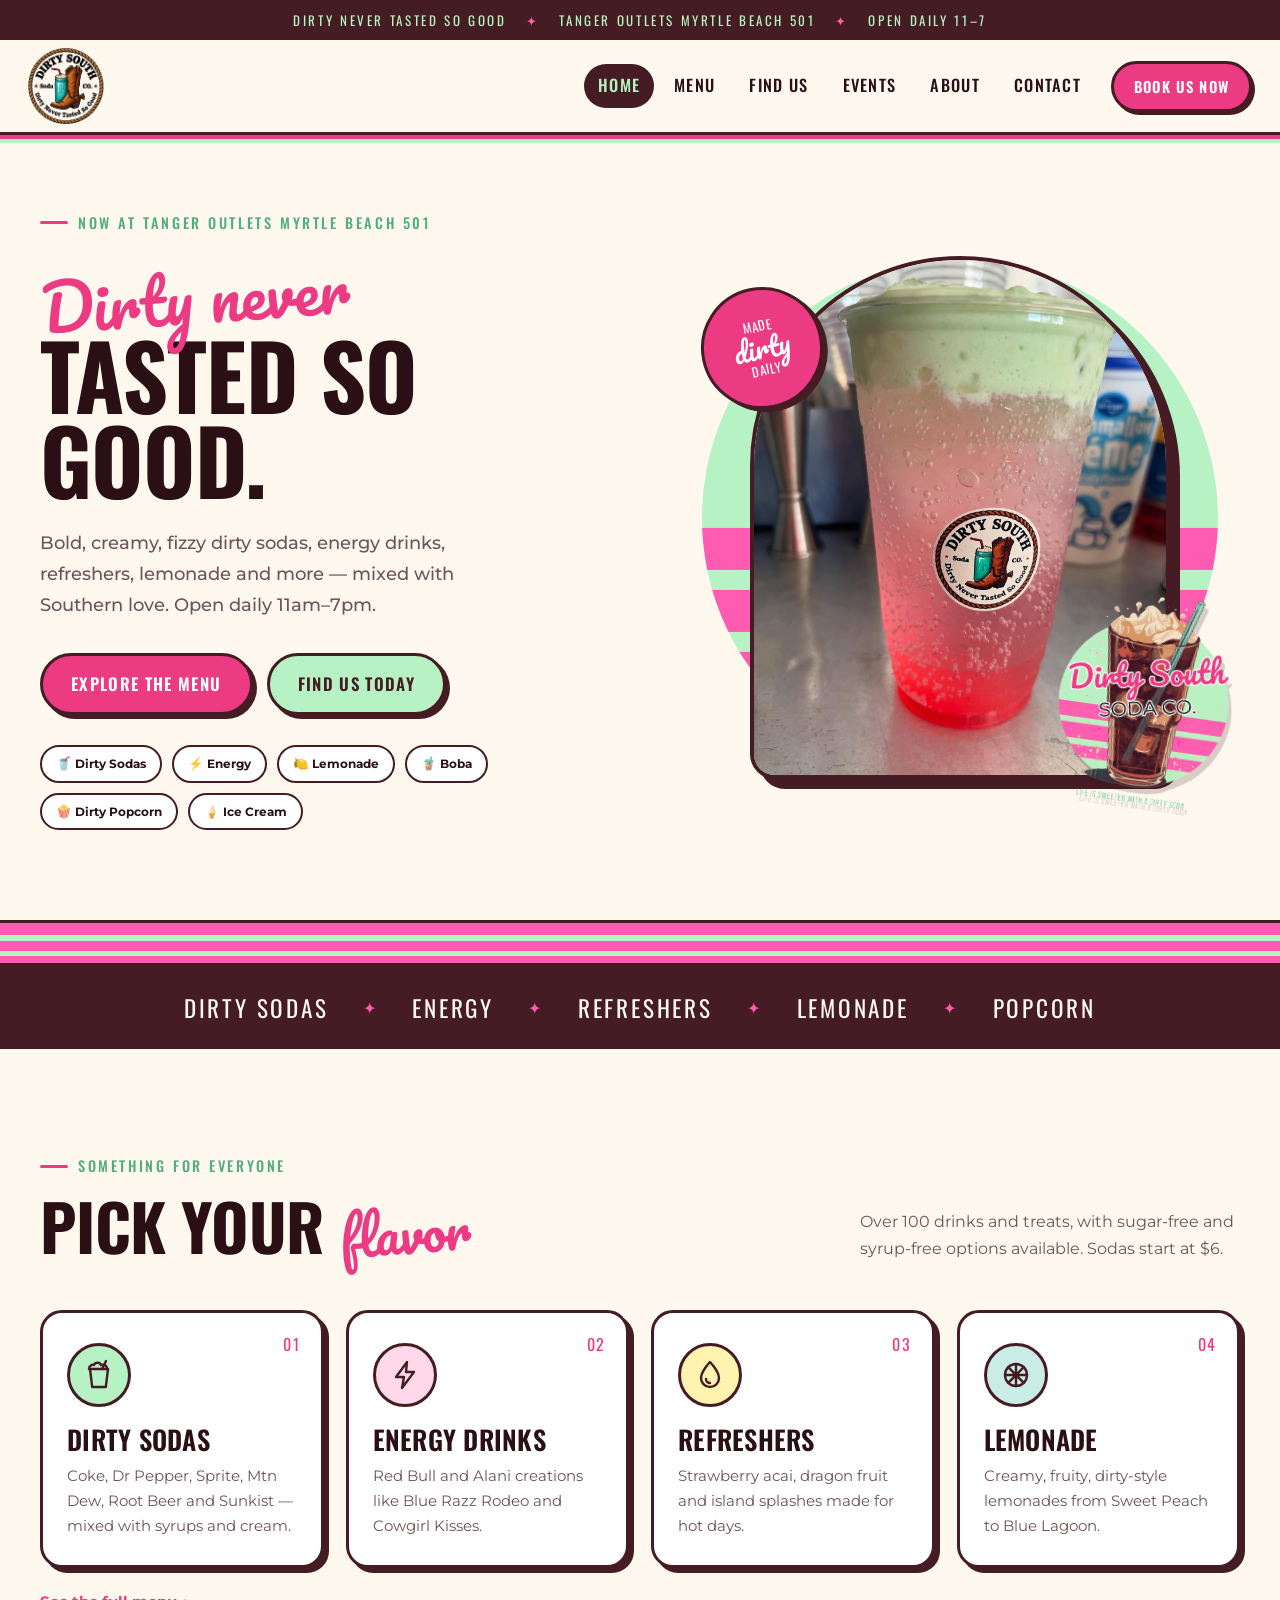
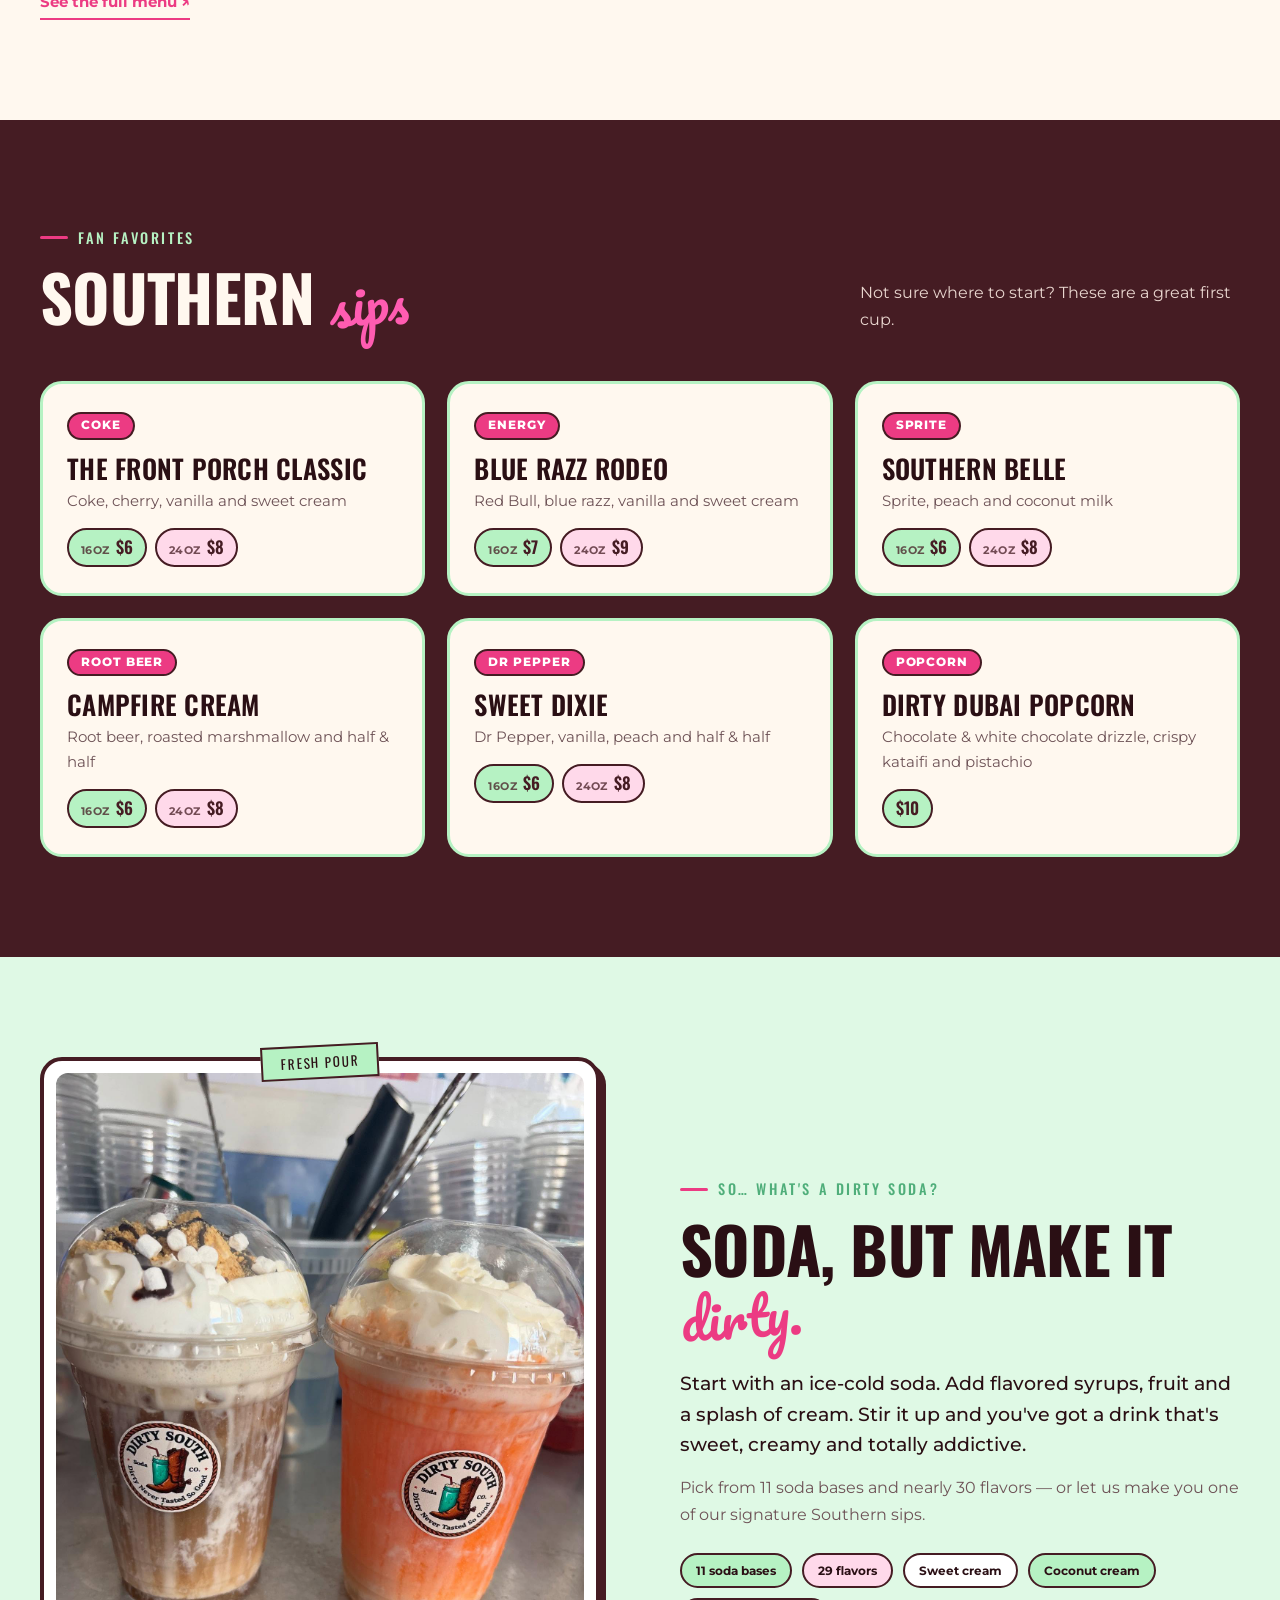
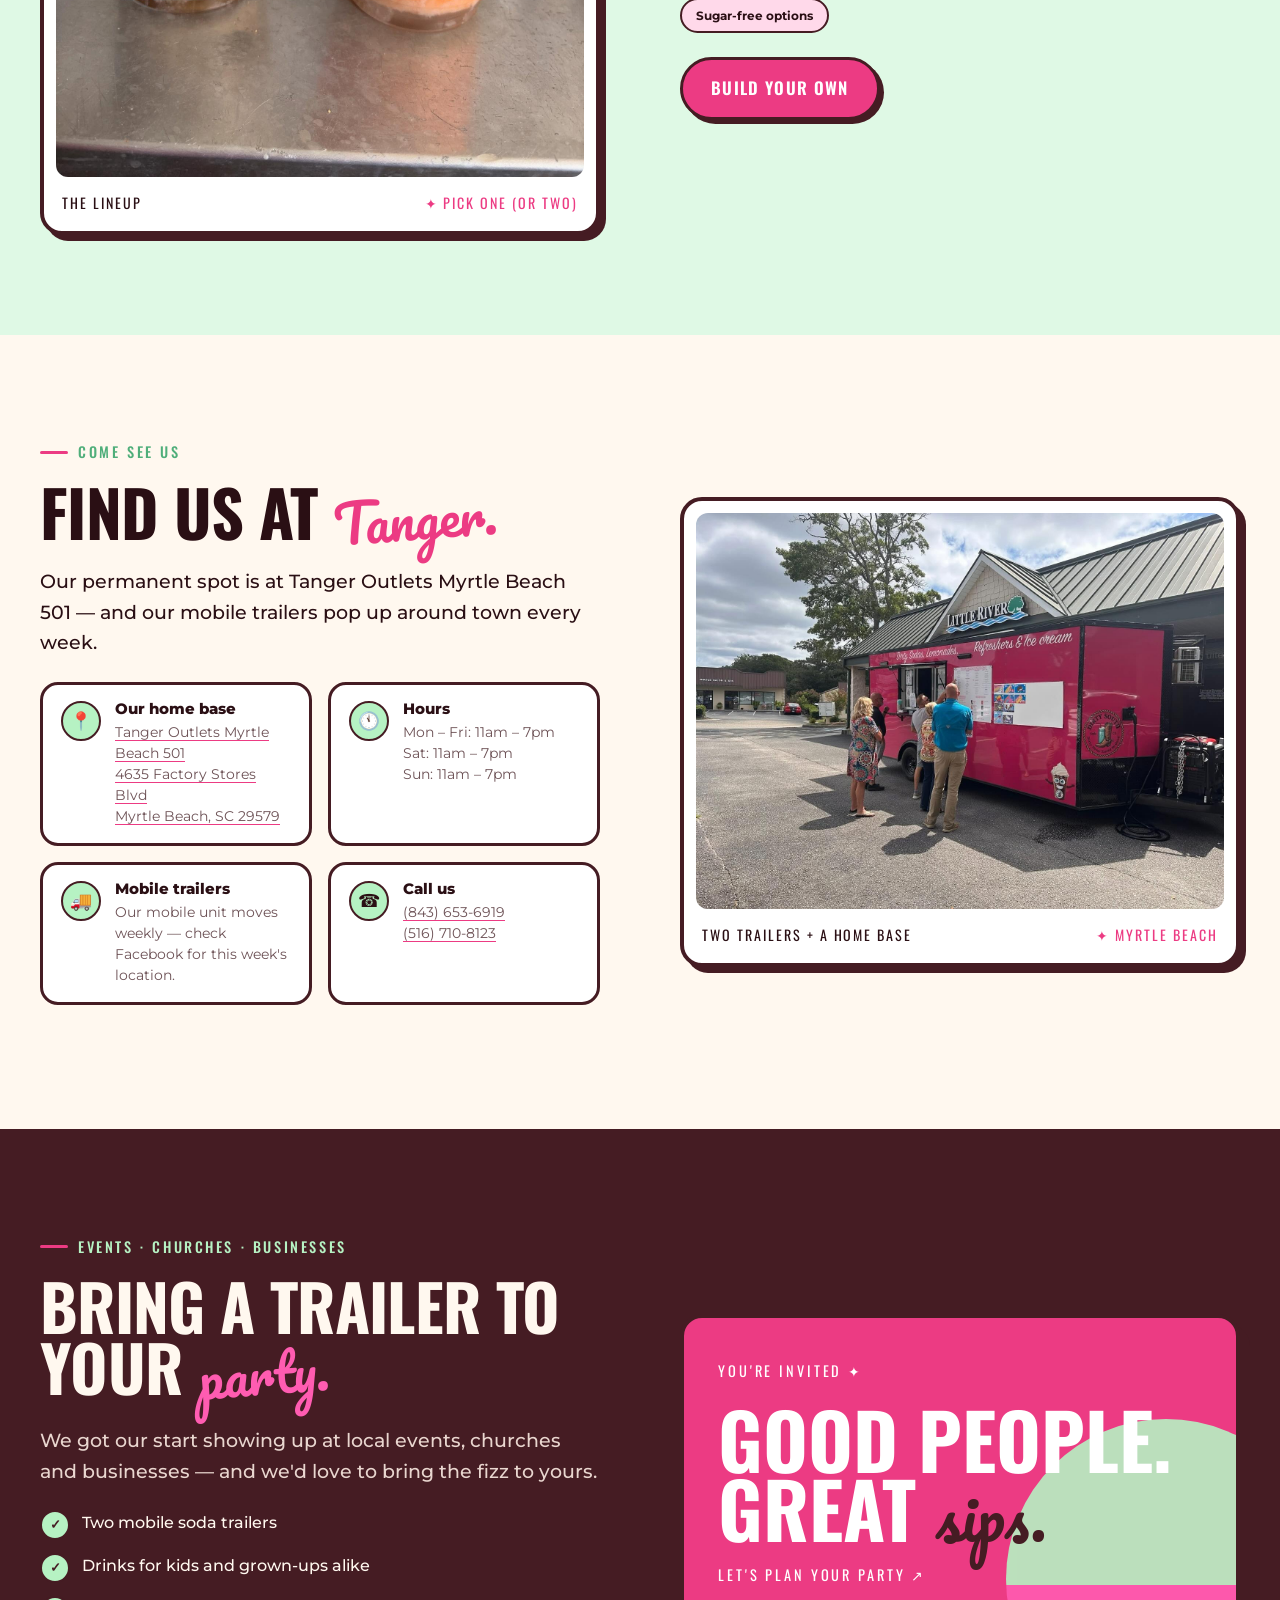
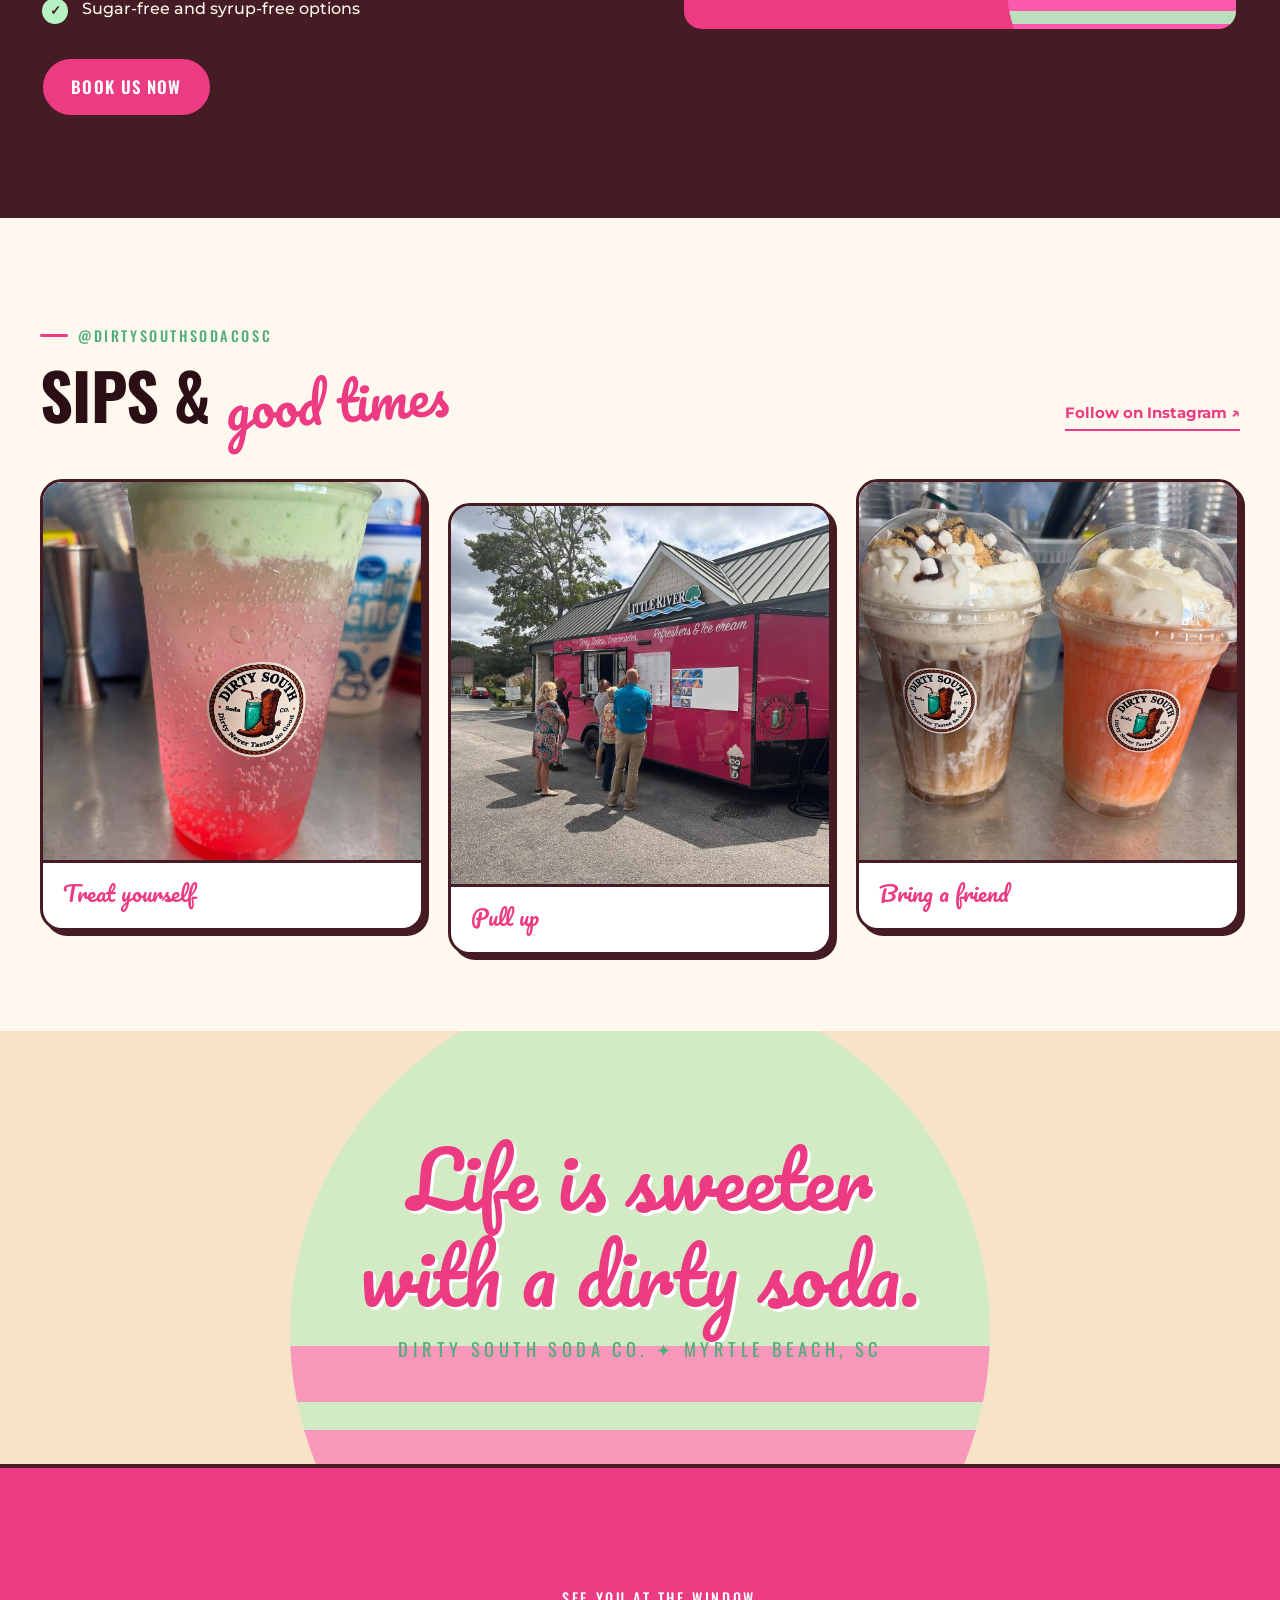
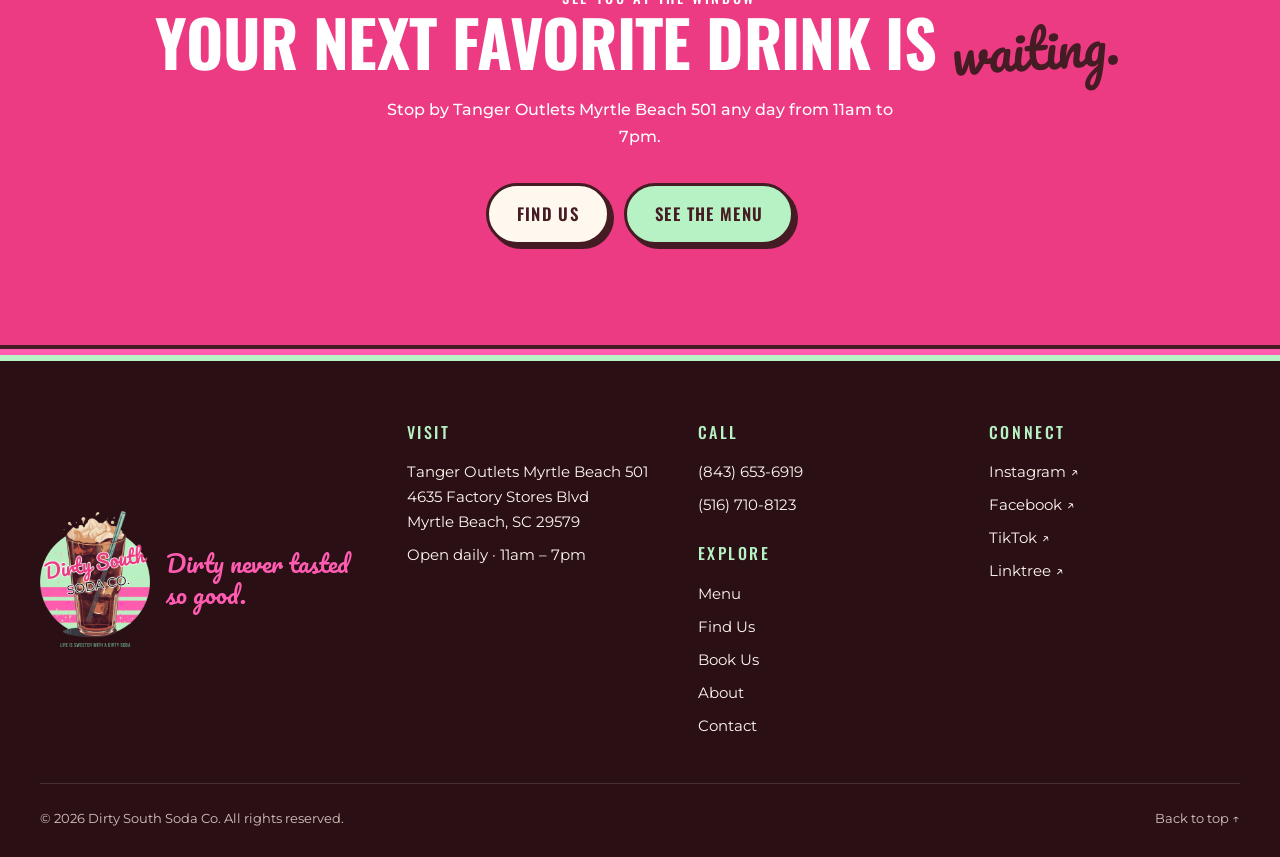
==== commit a37671e0: "trew" ====
--- a/index.html
+++ b/index.html
@@ -23,8 +23,7 @@
 <header class="header">
   <div class="nav-wrap">
     <a class="brand" href="index.html" aria-label="Dirty South Soda Co. home">
-      <img src="dirty-south-logo.png" alt="" width="62" height="76">
-      <span class="brand-text"><strong>Dirty South</strong><span>SODA CO.</span></span>
+      <img src="logo.png" alt="Dirty South Soda Co." width="180" height="86">
     </a>
     <button class="nav-toggle" aria-expanded="false" aria-controls="navigation" type="button"><span class="bars" aria-hidden="true"><i></i><i></i><i></i></span><span class="nav-label">Menu</span></button>
     <nav id="navigation" class="navigation" aria-label="Main navigation">
--- a/styles.css
+++ b/styles.css
@@ -457,3 +457,7 @@
 @media (prefers-reduced-motion:reduce){.bubble{display:none}}
 .bubble{background:radial-gradient(circle at 32% 30%,#fff 0 15%,rgba(255,255,255,.4) 17%,rgba(182,242,195,.75) 50%,rgba(255,92,177,.6) 100%);box-shadow:0 0 0 1.5px rgba(69,28,35,.5),inset -2px -3px 4px rgba(236,59,131,.35)}
 @media (max-width:950px){.page-hero .sun{opacity:.3}}
+/* Header logo = logo.png (kept proportional, never stretched) */
+.brand img{width:auto;height:76px;max-width:200px;object-fit:contain}
+@media (max-width:950px){.brand img{height:64px;max-width:170px}}
+@media (max-width:380px){.brand img{height:56px;max-width:140px}}
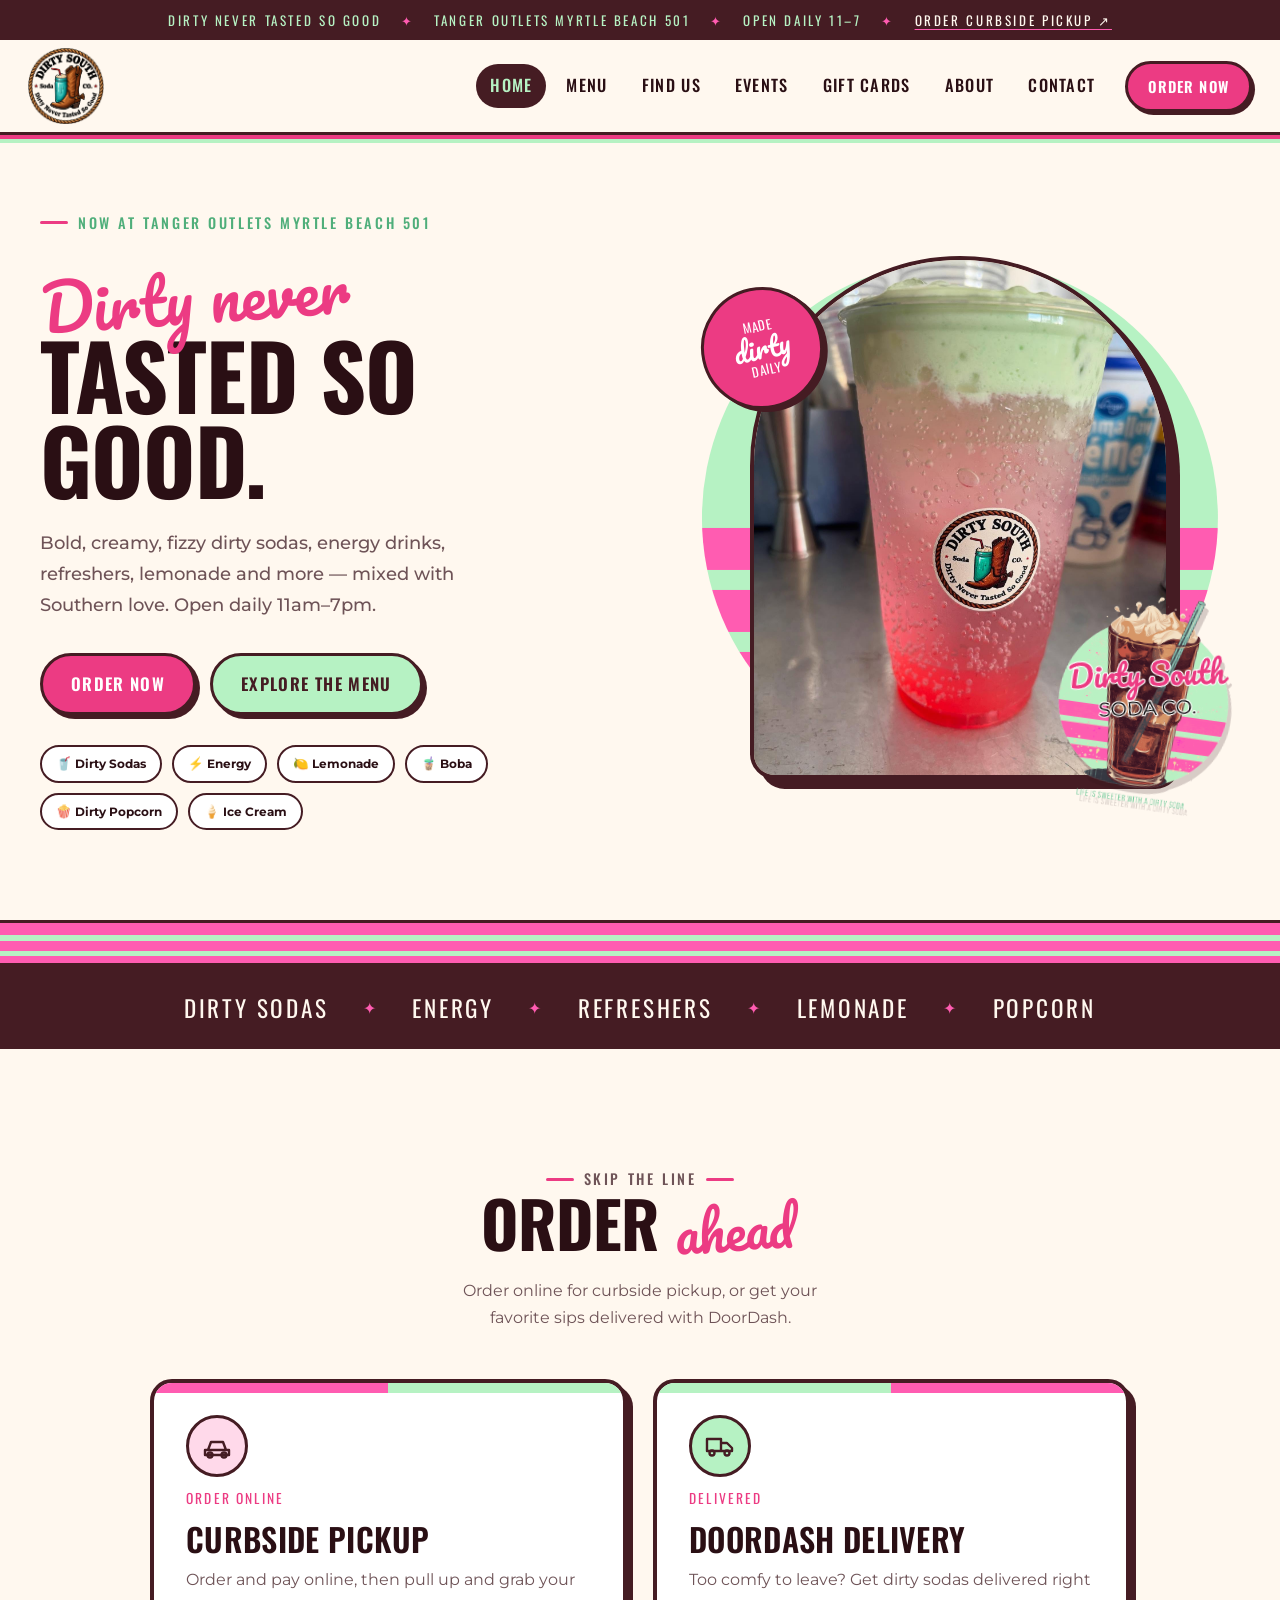
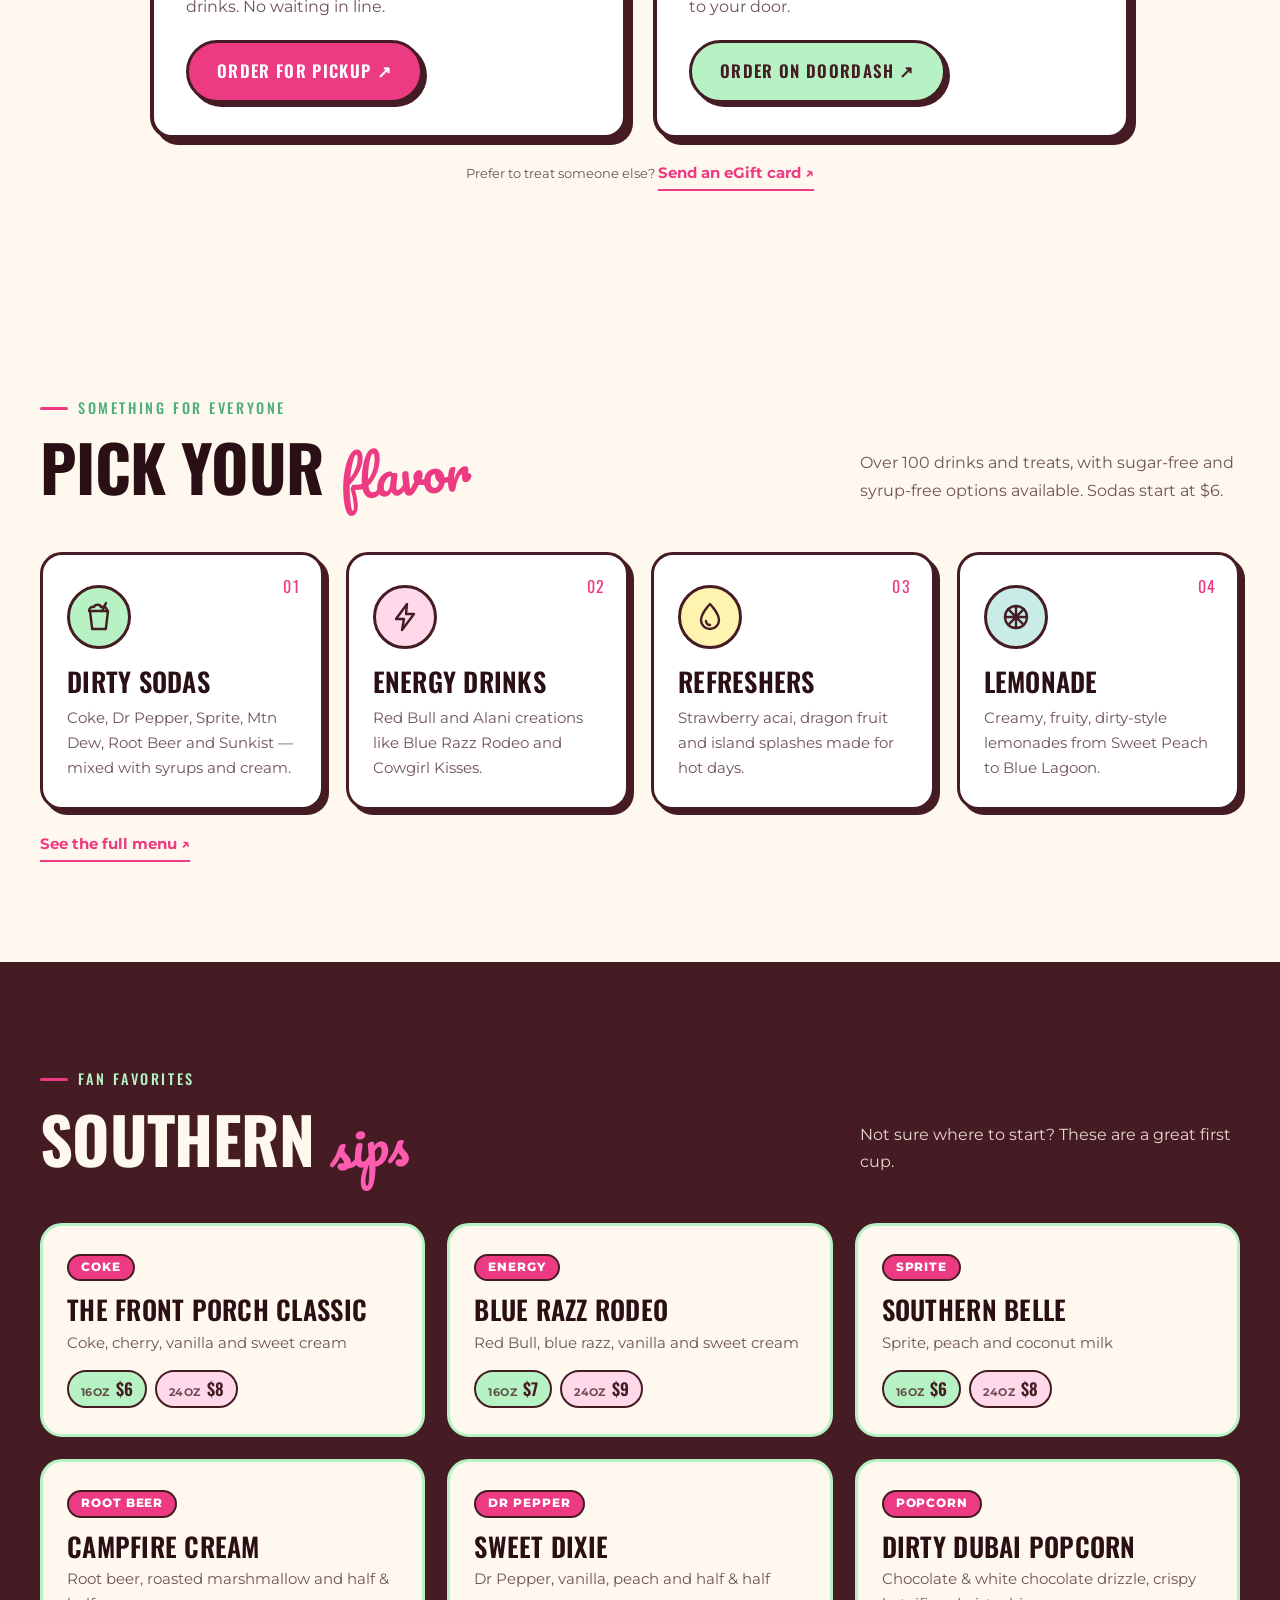
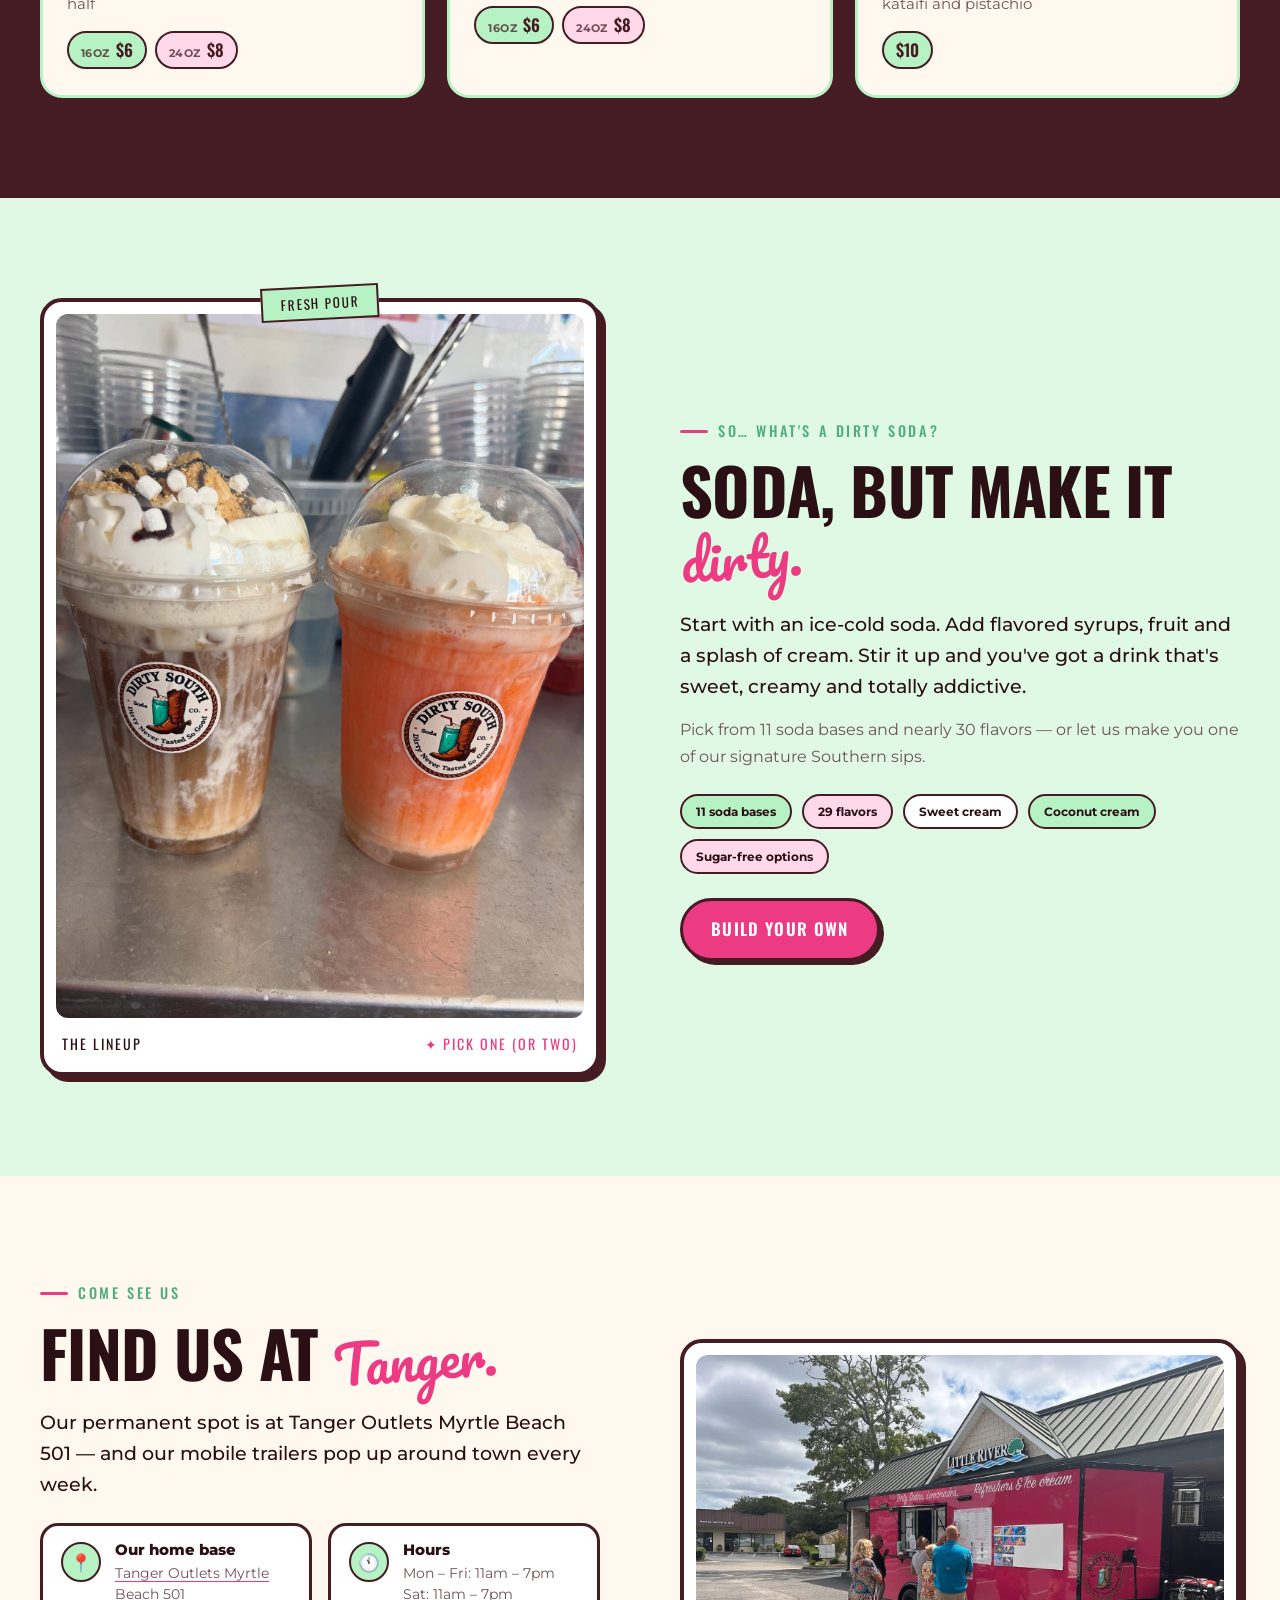
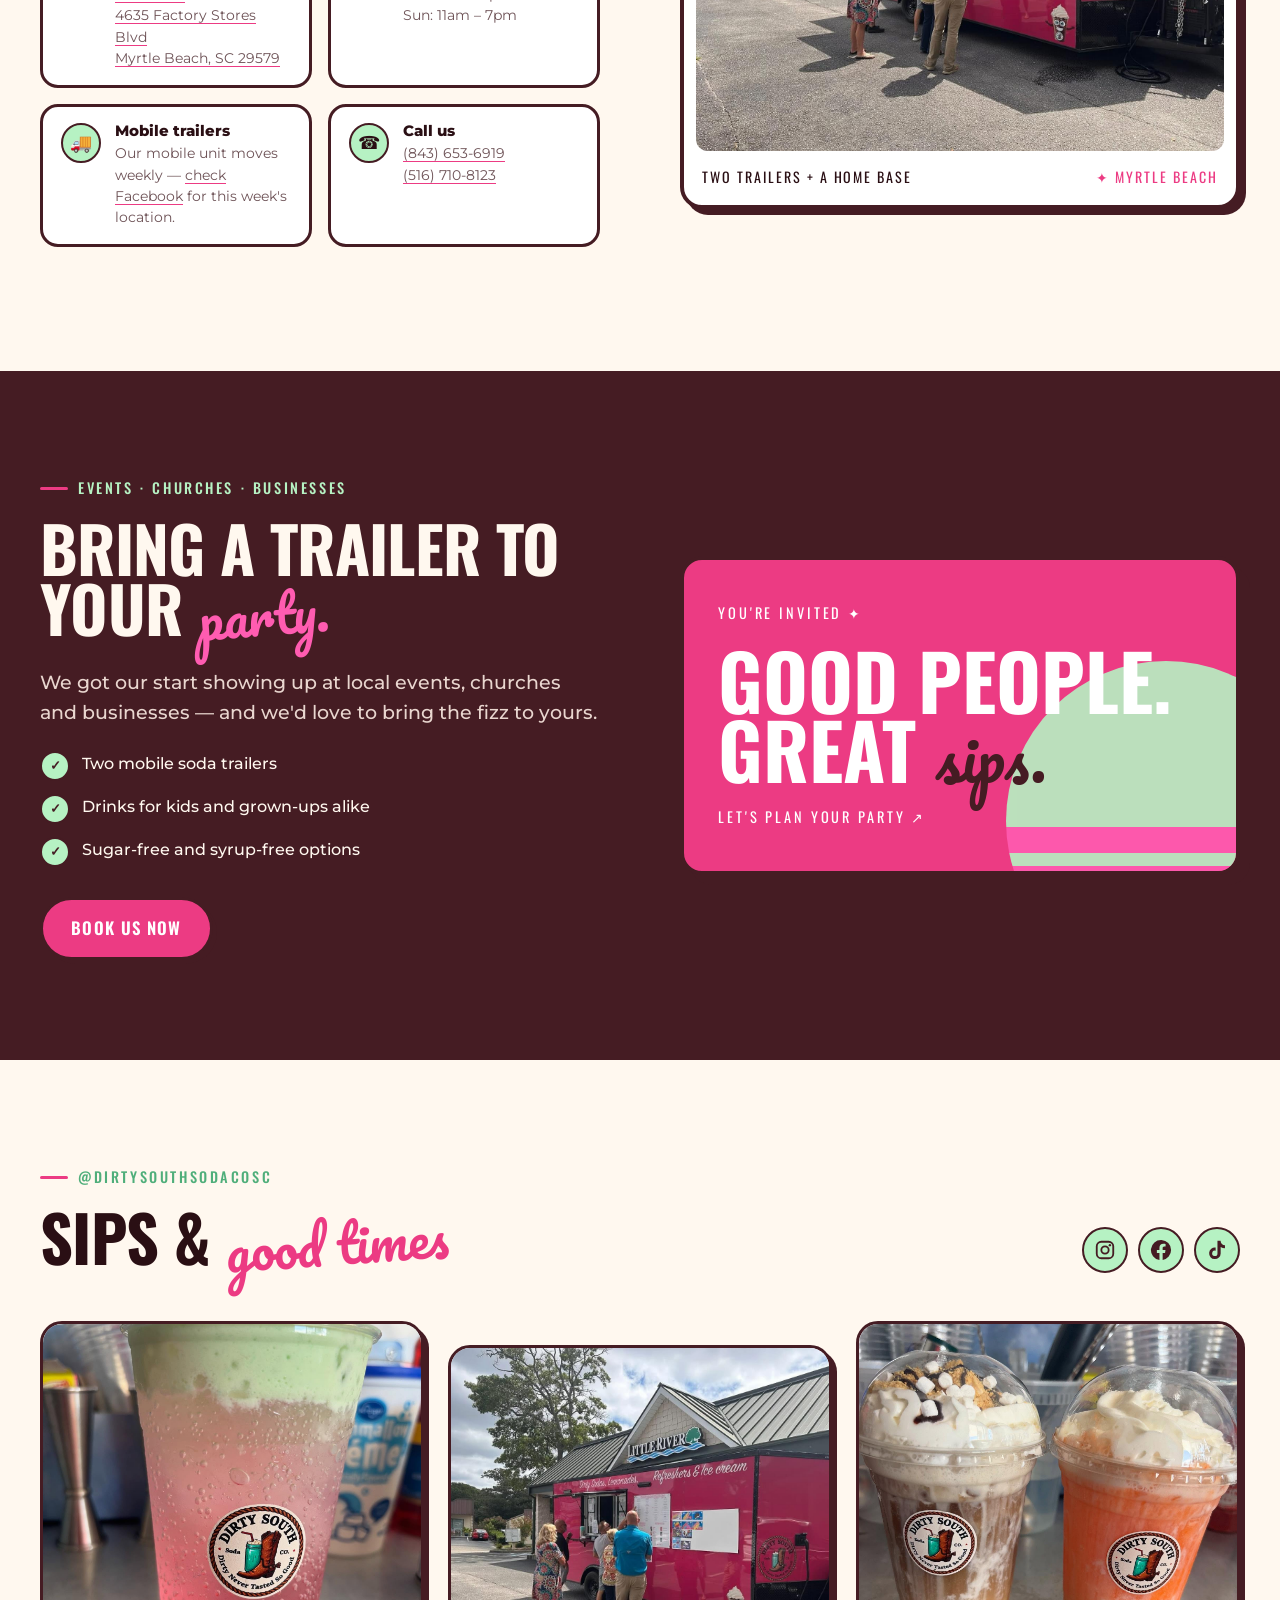
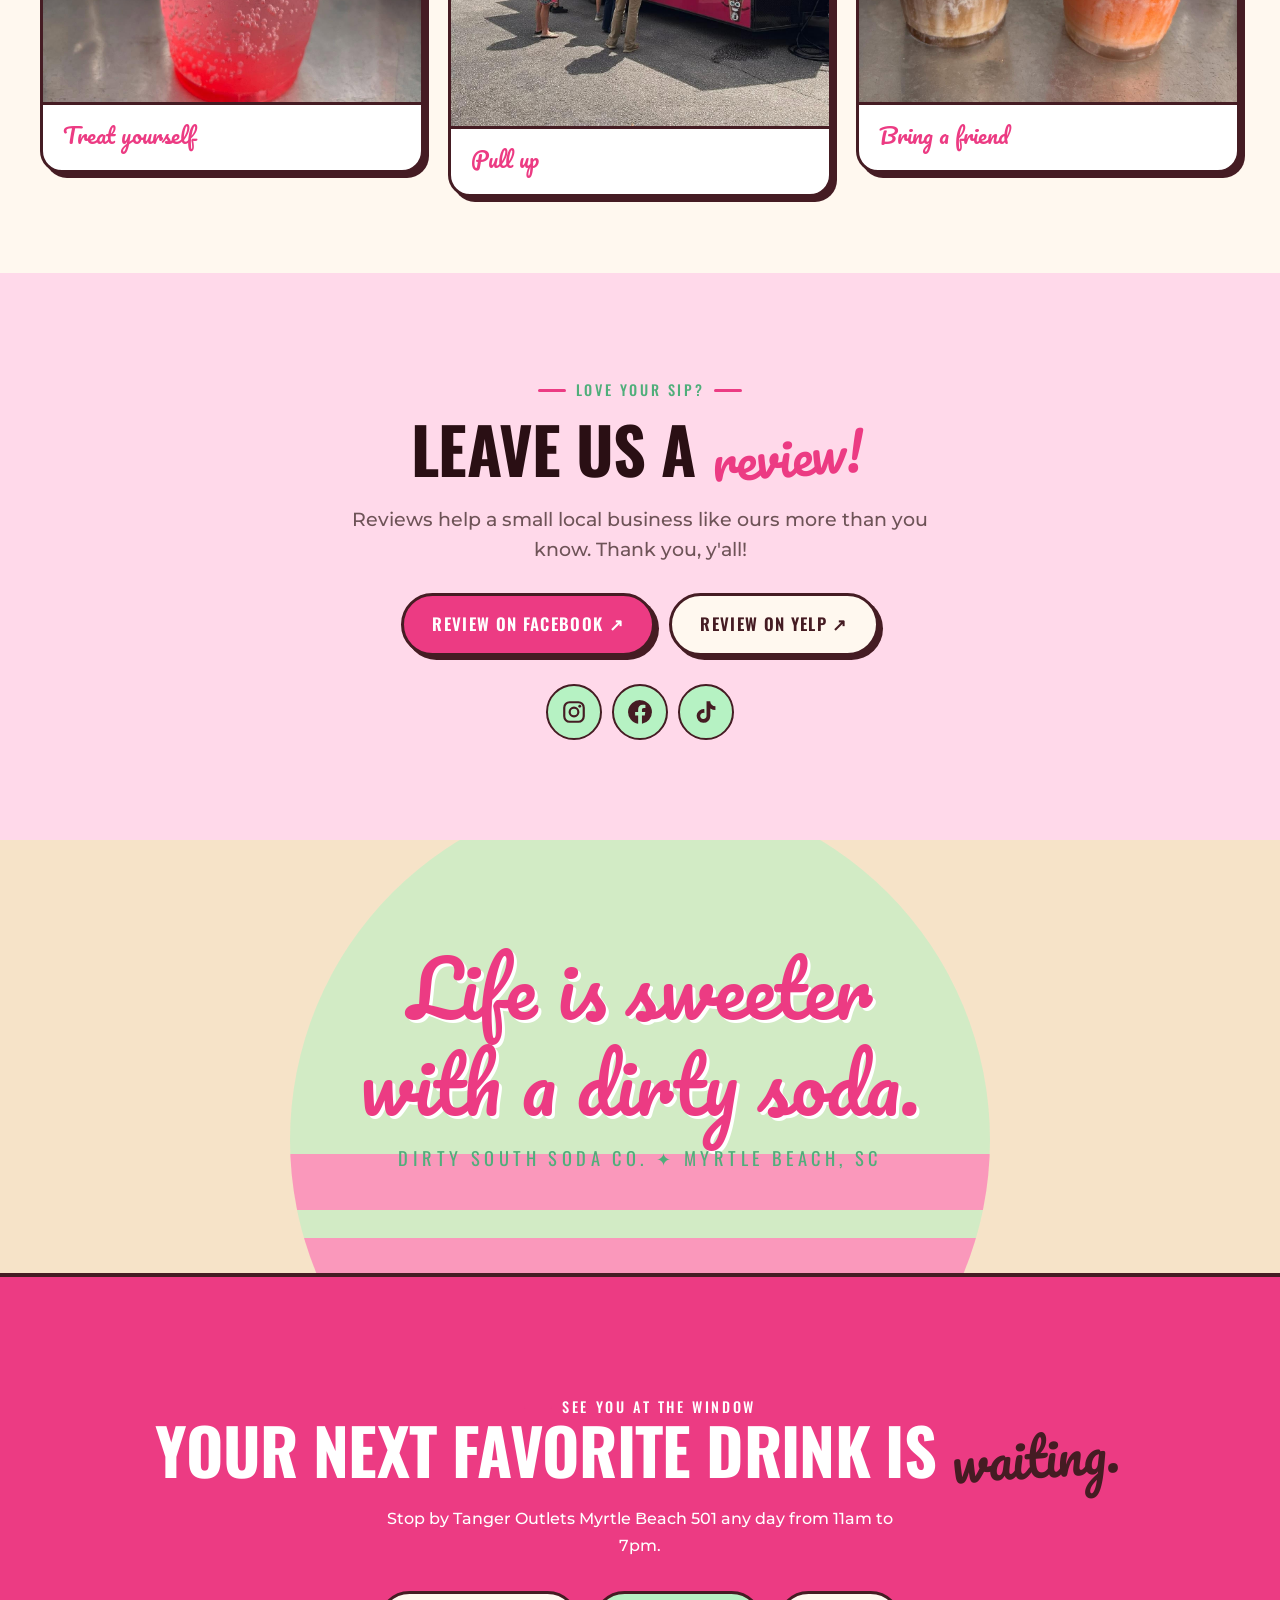
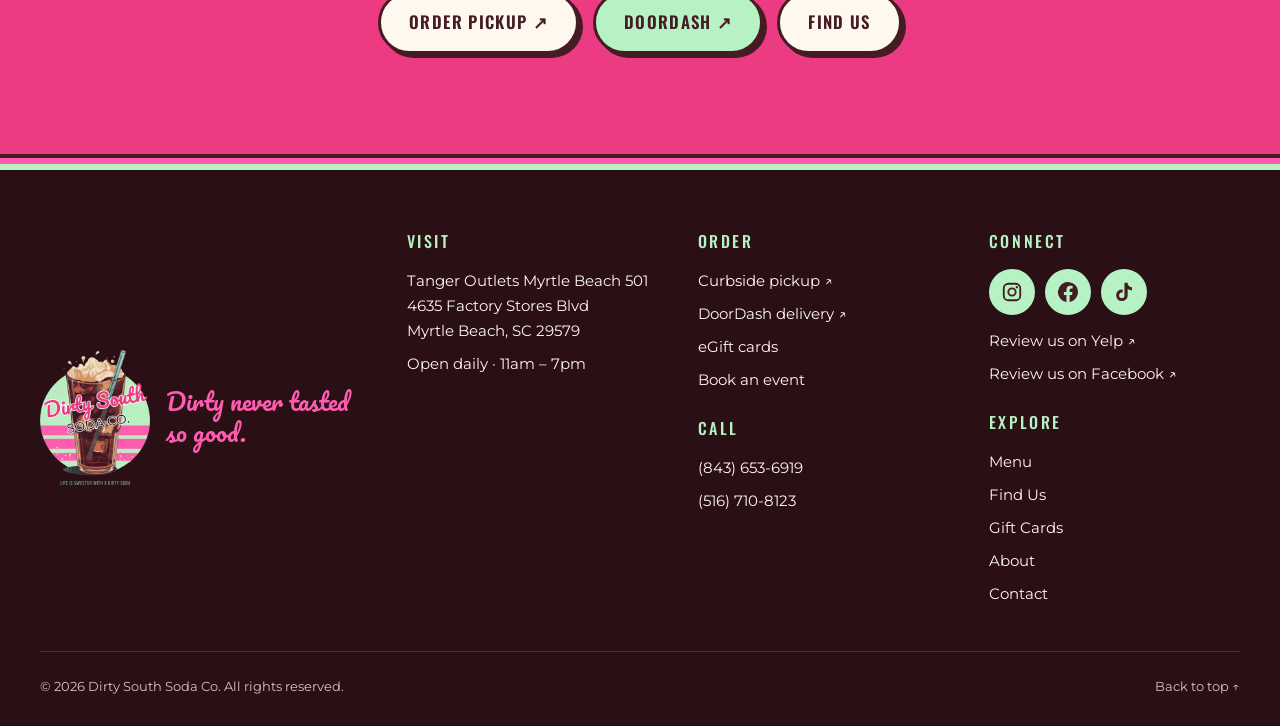
==== commit 68b2cc7b: "dgf" ====
--- a/index.html
+++ b/index.html
@@ -15,11 +15,11 @@
   <link rel="preconnect" href="https://fonts.gstatic.com" crossorigin>
   <link rel="stylesheet" href="styles.css">
   <script src="script.js" defer></script>
-  <script type="application/ld+json">{"@context":"https://schema.org","@type":"FoodEstablishment","name":"Dirty South Soda Co.","slogan":"Dirty Never Tasted So Good","founder":"Lauren Graciolett","servesCuisine":"Dirty sodas, energy drinks, refreshers, lemonade, boba, dirty popcorn, ice cream","telephone":["+18436536919","+15167108123"],"address":{"@type":"PostalAddress","streetAddress":"4635 Factory Stores Blvd, Tanger Outlets Myrtle Beach 501","addressLocality":"Myrtle Beach","addressRegion":"SC","postalCode":"29579","addressCountry":"US"},"openingHours":"Mo-Su 11:00-19:00","logo":"dirty-south-logo.png","sameAs":["https://www.instagram.com/dirtysouthsodacosc/","https://linktr.ee/dirtysouthsodaco"]}</script>
+  <script type="application/ld+json">{"@context":"https://schema.org","@type":"FoodEstablishment","name":"Dirty South Soda Co.","slogan":"Dirty Never Tasted So Good","founder":"Lauren Graciolett","servesCuisine":"Dirty sodas, energy drinks, refreshers, lemonade, boba, dirty popcorn, ice cream","telephone":["+18436536919","+15167108123"],"address":{"@type":"PostalAddress","streetAddress":"4635 Factory Stores Blvd, Tanger Outlets Myrtle Beach 501","addressLocality":"Myrtle Beach","addressRegion":"SC","postalCode":"29579","addressCountry":"US"},"openingHours":"Mo-Su 11:00-19:00","logo":"dirty-south-logo.png","sameAs":["https://www.instagram.com/dirtysouthsodacosc/","https://www.facebook.com/share/15aghyEGGn/?mibextid=wwXIfr","https://www.tiktok.com/@dirtysouthsodaco","https://www.yelp.com/biz/dirty-south-soda-co-conway","https://linktr.ee/dirtysouthsodaco"],"potentialAction":{"@type":"OrderAction","target":["http://dirtysouthsodaco.square.site","https://www.doordash.com/store/dirty-south-soda-co-myrtle-beach-36130981/88318558/"]}}</script>
 </head>
 <body>
 <a class="skip" href="#main">Skip to content</a>
-<div class="topline">Dirty never tasted so good <b aria-hidden="true">✦</b> Tanger Outlets Myrtle Beach 501 <b aria-hidden="true">✦</b> Open daily 11–7</div>
+<div class="topline">Dirty never tasted so good <b aria-hidden="true">✦</b> Tanger Outlets Myrtle Beach 501 <b aria-hidden="true">✦</b> Open daily 11–7 <b aria-hidden="true">✦</b> <a href="http://dirtysouthsodaco.square.site" target="_blank" rel="noopener noreferrer">Order curbside pickup ↗</a></div>
 <header class="header">
   <div class="nav-wrap">
     <a class="brand" href="index.html" aria-label="Dirty South Soda Co. home">
@@ -31,9 +31,10 @@
       <a href="menu.html">Menu</a>
       <a href="find-us.html">Find Us</a>
       <a href="events.html">Events</a>
+      <a href="gift-cards.html">Gift Cards</a>
       <a href="about.html">About</a>
       <a href="contact.html">Contact</a>
-      <a class="btn btn-small" href="events.html">Book us now</a>
+      <a class="btn btn-small" href="index.html#order">Order now</a>
     </nav>
   </div>
 </header>
@@ -45,7 +46,7 @@
       <p class="eyebrow">Now at Tanger Outlets Myrtle Beach 501</p>
       <h1 id="hero-title"><span class="script">Dirty never</span>tasted so good.</h1>
       <p class="hero-intro">Bold, creamy, fizzy dirty sodas, energy drinks, refreshers, lemonade and more — mixed with Southern love. Open daily 11am–7pm.</p>
-      <div class="actions"><a class="btn" href="menu.html">Explore the menu</a><a class="btn btn-mint" href="find-us.html">Find us today</a></div>
+      <div class="actions"><a class="btn" href="#order">Order now</a><a class="btn btn-mint" href="menu.html">Explore the menu</a></div>
       <div class="hero-badges"><span>🥤 Dirty Sodas</span><span>⚡ Energy</span><span>🍋 Lemonade</span><span>🧋 Boba</span><span>🍿 Dirty Popcorn</span><span>🍦 Ice Cream</span></div>
     </div>
     <div class="hero-art">
@@ -64,6 +65,28 @@
 </section>
 <div class="stripe-band" aria-hidden="true"></div>
 <div class="flavor-strip" aria-label="What we serve"><span>Dirty Sodas</span><i aria-hidden="true">✦</i><span>Energy</span><i aria-hidden="true">✦</i><span>Refreshers</span><i aria-hidden="true">✦</i><span>Lemonade</span><i aria-hidden="true">✦</i><span>Popcorn</span></div>
+<section class="space order" id="order" aria-labelledby="order-title">
+  <div class="wrap">
+    <div class="section-head center" data-reveal><p class="eyebrow">Skip the line</p><h2 id="order-title">Order <span class="script">ahead</span></h2><p class="muted">Order online for curbside pickup, or get your favorite sips delivered with DoorDash.</p></div>
+    <div class="order-grid">
+      <a class="order-card pickup" href="http://dirtysouthsodaco.square.site" target="_blank" rel="noopener noreferrer" data-reveal>
+        <span class="order-icon" aria-hidden="true"><svg viewBox="0 0 32 32" fill="none" stroke="currentColor" stroke-width="2.4" stroke-linecap="round" stroke-linejoin="round"><path d="M4 20h24v5H4zM7 20l3-8h12l3 8"/><circle cx="9" cy="25" r="2.5"/><circle cx="23" cy="25" r="2.5"/></svg></span>
+        <span class="order-tag">Order online</span>
+        <h3>Curbside pickup</h3>
+        <p>Order and pay online, then pull up and grab your drinks. No waiting in line.</p>
+        <span class="btn">Order for pickup ↗</span>
+      </a>
+      <a class="order-card delivery" href="https://www.doordash.com/store/dirty-south-soda-co-myrtle-beach-36130981/88318558/" target="_blank" rel="noopener noreferrer" data-reveal>
+        <span class="order-icon" aria-hidden="true"><svg viewBox="0 0 32 32" fill="none" stroke="currentColor" stroke-width="2.4" stroke-linecap="round" stroke-linejoin="round"><path d="M3 9h14v12H3zM17 13h6l5 5v3H17z"/><circle cx="8" cy="23" r="2.5"/><circle cx="23" cy="23" r="2.5"/></svg></span>
+        <span class="order-tag">Delivered</span>
+        <h3>DoorDash delivery</h3>
+        <p>Too comfy to leave? Get dirty sodas delivered right to your door.</p>
+        <span class="btn btn-mint">Order on DoorDash ↗</span>
+      </a>
+    </div>
+    <p class="small center" style="margin-top:22px">Prefer to treat someone else? <a class="text-link" style="margin:0" href="gift-cards.html">Send an eGift card ↗</a></p>
+  </div>
+</section>
 
 <section class="space" aria-labelledby="cats-title">
   <div class="wrap">
@@ -122,7 +145,7 @@
       <div class="visit-card" data-reveal>
   <div class="visit-row"><span class="dot" aria-hidden="true">📍</span><div><h3>Our home base</h3><p><a href="https://www.google.com/maps/search/?api=1&query=Tanger+Outlets+Myrtle+Beach+501%2C+4635+Factory+Stores+Blvd%2C+Myrtle+Beach%2C+SC+29579" target="_blank" rel="noopener noreferrer">Tanger Outlets Myrtle Beach 501<br>4635 Factory Stores Blvd<br>Myrtle Beach, SC 29579</a></p></div></div>
   <div class="visit-row"><span class="dot" aria-hidden="true">🕚</span><div><h3>Hours</h3><p>Mon – Fri: 11am – 7pm<br>Sat: 11am – 7pm<br>Sun: 11am – 7pm</p></div></div>
-  <div class="visit-row"><span class="dot" aria-hidden="true">🚚</span><div><h3>Mobile trailers</h3><p>Our mobile unit moves weekly — check Facebook for this week's location.</p></div></div>
+  <div class="visit-row"><span class="dot" aria-hidden="true">🚚</span><div><h3>Mobile trailers</h3><p>Our mobile unit moves weekly — <a href="https://www.facebook.com/share/15aghyEGGn/?mibextid=wwXIfr" target="_blank" rel="noopener noreferrer">check Facebook</a> for this week's location.</p></div></div>
   <div class="visit-row"><span class="dot" aria-hidden="true">☎</span><div><h3>Call us</h3><p><a href="tel:+18436536919">(843) 653-6919</a><br><a href="tel:+15167108123">(516) 710-8123</a></p></div></div>
 </div>
     </div>
@@ -151,13 +174,23 @@
   <div class="wrap">
     <div class="section-head" data-reveal>
       <div><p class="eyebrow">@dirtysouthsodacosc</p><h2 id="social-title">Sips &amp; <span class="script">good times</span></h2></div>
-      <a class="text-link" href="https://www.instagram.com/dirtysouthsodacosc/" target="_blank" rel="noopener noreferrer">Follow on Instagram ↗</a>
+      <div class="socials"><a href="https://www.instagram.com/dirtysouthsodacosc/" target="_blank" rel="noopener noreferrer" aria-label="Instagram"><svg viewBox="0 0 24 24" aria-hidden="true"><rect x="3" y="3" width="18" height="18" rx="5" fill="none" stroke="currentColor" stroke-width="2"/><circle cx="12" cy="12" r="4" fill="none" stroke="currentColor" stroke-width="2"/><circle cx="17.3" cy="6.7" r="1.3" fill="currentColor"/></svg></a><a href="https://www.facebook.com/share/15aghyEGGn/?mibextid=wwXIfr" target="_blank" rel="noopener noreferrer" aria-label="Facebook"><svg viewBox="0 0 24 24" aria-hidden="true"><path fill="currentColor" d="M23 12a11 11 0 1 0-12.7 10.9v-7.7H7.5V12h2.8V9.6c0-2.8 1.7-4.3 4.2-4.3 1.2 0 2.5.2 2.5.2v2.7h-1.4c-1.4 0-1.8.9-1.8 1.8V12h3.1l-.5 3.2h-2.6v7.7A11 11 0 0 0 23 12z"/></svg></a><a href="https://www.tiktok.com/@dirtysouthsodaco" target="_blank" rel="noopener noreferrer" aria-label="TikTok"><svg viewBox="0 0 24 24" aria-hidden="true"><path fill="currentColor" d="M16 8.7v7a6.3 6.3 0 1 1-5.5-6.3v3.5a2.9 2.9 0 1 0 2 2.8V2h3.4a4.8 4.8 0 0 0 4.8 4.8v3.4A8.2 8.2 0 0 1 16 8.7z"/></svg></a></div>
     </div>
     <div class="gallery">
       <figure><img src="one%20drink.jpg" alt="A Dirty South Soda Co. drink up close" width="800" height="1000" loading="lazy" decoding="async"><figcaption>Treat yourself</figcaption></figure>
       <figure><img src="outdoor%20food%20truck.jpg" alt="The soda trailer outdoors" width="1200" height="800" loading="lazy" decoding="async"><figcaption>Pull up</figcaption></figure>
       <figure><img src="drinks%201.jpg" alt="A selection of drinks" width="900" height="900" loading="lazy" decoding="async"><figcaption>Bring a friend</figcaption></figure>
     </div>
+  </div>
+</section>
+
+<section class="space bg-pink" aria-labelledby="rev-title">
+  <div class="wrap center" data-reveal>
+    <p class="eyebrow">Love your sip?</p>
+    <h2 id="rev-title">Leave us a <span class="script">review!</span></h2>
+    <p class="lead muted" style="max-width:600px;margin:18px auto 0">Reviews help a small local business like ours more than you know. Thank you, y'all!</p>
+    <div class="actions" style="justify-content:center;margin-top:28px"><a class="btn" href="https://www.facebook.com/share/15aghyEGGn/?mibextid=wwXIfr" target="_blank" rel="noopener noreferrer">Review on Facebook ↗</a><a class="btn btn-cream" href="https://www.yelp.com/biz/dirty-south-soda-co-conway" target="_blank" rel="noopener noreferrer">Review on Yelp ↗</a></div>
+    <div class="socials big-socials"><a href="https://www.instagram.com/dirtysouthsodacosc/" target="_blank" rel="noopener noreferrer" aria-label="Instagram"><svg viewBox="0 0 24 24" aria-hidden="true"><rect x="3" y="3" width="18" height="18" rx="5" fill="none" stroke="currentColor" stroke-width="2"/><circle cx="12" cy="12" r="4" fill="none" stroke="currentColor" stroke-width="2"/><circle cx="17.3" cy="6.7" r="1.3" fill="currentColor"/></svg></a><a href="https://www.facebook.com/share/15aghyEGGn/?mibextid=wwXIfr" target="_blank" rel="noopener noreferrer" aria-label="Facebook"><svg viewBox="0 0 24 24" aria-hidden="true"><path fill="currentColor" d="M23 12a11 11 0 1 0-12.7 10.9v-7.7H7.5V12h2.8V9.6c0-2.8 1.7-4.3 4.2-4.3 1.2 0 2.5.2 2.5.2v2.7h-1.4c-1.4 0-1.8.9-1.8 1.8V12h3.1l-.5 3.2h-2.6v7.7A11 11 0 0 0 23 12z"/></svg></a><a href="https://www.tiktok.com/@dirtysouthsodaco" target="_blank" rel="noopener noreferrer" aria-label="TikTok"><svg viewBox="0 0 24 24" aria-hidden="true"><path fill="currentColor" d="M16 8.7v7a6.3 6.3 0 1 1-5.5-6.3v3.5a2.9 2.9 0 1 0 2 2.8V2h3.4a4.8 4.8 0 0 0 4.8 4.8v3.4A8.2 8.2 0 0 1 16 8.7z"/></svg></a></div>
   </div>
 </section>
 
@@ -173,7 +206,7 @@
     <p class="eyebrow" style="color:#fff">See you at the window</p>
     <h2>Your next favorite drink is <span class="script">waiting.</span></h2>
     <p>Stop by Tanger Outlets Myrtle Beach 501 any day from 11am to 7pm.</p>
-    <div class="actions"><a class="btn btn-cream" href="find-us.html">Find us</a><a class="btn btn-mint" href="menu.html">See the menu</a></div>
+    <div class="actions"><a class="btn btn-cream" href="http://dirtysouthsodaco.square.site" target="_blank" rel="noopener noreferrer">Order pickup ↗</a><a class="btn btn-mint" href="https://www.doordash.com/store/dirty-south-soda-co-myrtle-beach-36130981/88318558/" target="_blank" rel="noopener noreferrer">DoorDash ↗</a><a class="btn btn-cream" href="find-us.html">Find us</a></div>
   </div>
 </section>
 </main>
@@ -189,20 +222,22 @@
         <div class="footer-col"><a href="https://www.google.com/maps/search/?api=1&query=Tanger+Outlets+Myrtle+Beach+501%2C+4635+Factory+Stores+Blvd%2C+Myrtle+Beach%2C+SC+29579" target="_blank" rel="noopener noreferrer">Tanger Outlets Myrtle Beach 501<br>4635 Factory Stores Blvd<br>Myrtle Beach, SC 29579</a><span>Open daily · 11am – 7pm</span></div>
       </div>
       <div>
-        <h4>Call</h4>
+        <h4>Order</h4>
+        <div class="footer-col"><a href="http://dirtysouthsodaco.square.site" target="_blank" rel="noopener noreferrer">Curbside pickup ↗</a><a href="https://www.doordash.com/store/dirty-south-soda-co-myrtle-beach-36130981/88318558/" target="_blank" rel="noopener noreferrer">DoorDash delivery ↗</a><a href="gift-cards.html">eGift cards</a><a href="events.html">Book an event</a></div>
+        <h4 style="margin-top:22px">Call</h4>
         <div class="footer-col"><a href="tel:+18436536919">(843) 653-6919</a><a href="tel:+15167108123">(516) 710-8123</a></div>
-        <h4 style="margin-top:22px">Explore</h4>
-        <nav aria-label="Footer navigation"><a href="menu.html">Menu</a><a href="find-us.html">Find Us</a><a href="events.html">Book Us</a><a href="about.html">About</a><a href="contact.html">Contact</a></nav>
       </div>
       <div>
         <h4>Connect</h4>
-        <!-- OWNER: Add direct Facebook and TikTok profile links if you want them separate from Linktree. -->
-        <div class="footer-col"><a href="https://www.instagram.com/dirtysouthsodacosc/" target="_blank" rel="noopener noreferrer">Instagram ↗</a><a href="https://linktr.ee/dirtysouthsodaco" target="_blank" rel="noopener noreferrer">Facebook ↗</a><a href="https://linktr.ee/dirtysouthsodaco" target="_blank" rel="noopener noreferrer">TikTok ↗</a><a href="https://linktr.ee/dirtysouthsodaco" target="_blank" rel="noopener noreferrer">Linktree ↗</a></div>
+        <div class="socials"><a href="https://www.instagram.com/dirtysouthsodacosc/" target="_blank" rel="noopener noreferrer" aria-label="Instagram"><svg viewBox="0 0 24 24" aria-hidden="true"><rect x="3" y="3" width="18" height="18" rx="5" fill="none" stroke="currentColor" stroke-width="2"/><circle cx="12" cy="12" r="4" fill="none" stroke="currentColor" stroke-width="2"/><circle cx="17.3" cy="6.7" r="1.3" fill="currentColor"/></svg></a><a href="https://www.facebook.com/share/15aghyEGGn/?mibextid=wwXIfr" target="_blank" rel="noopener noreferrer" aria-label="Facebook"><svg viewBox="0 0 24 24" aria-hidden="true"><path fill="currentColor" d="M23 12a11 11 0 1 0-12.7 10.9v-7.7H7.5V12h2.8V9.6c0-2.8 1.7-4.3 4.2-4.3 1.2 0 2.5.2 2.5.2v2.7h-1.4c-1.4 0-1.8.9-1.8 1.8V12h3.1l-.5 3.2h-2.6v7.7A11 11 0 0 0 23 12z"/></svg></a><a href="https://www.tiktok.com/@dirtysouthsodaco" target="_blank" rel="noopener noreferrer" aria-label="TikTok"><svg viewBox="0 0 24 24" aria-hidden="true"><path fill="currentColor" d="M16 8.7v7a6.3 6.3 0 1 1-5.5-6.3v3.5a2.9 2.9 0 1 0 2 2.8V2h3.4a4.8 4.8 0 0 0 4.8 4.8v3.4A8.2 8.2 0 0 1 16 8.7z"/></svg></a></div>
+        <div class="footer-col" style="margin-top:14px"><a href="https://www.yelp.com/biz/dirty-south-soda-co-conway" target="_blank" rel="noopener noreferrer">Review us on Yelp ↗</a><a href="https://www.facebook.com/share/15aghyEGGn/?mibextid=wwXIfr" target="_blank" rel="noopener noreferrer">Review us on Facebook ↗</a></div>
+        <h4 style="margin-top:22px">Explore</h4>
+        <nav aria-label="Footer navigation"><a href="menu.html">Menu</a><a href="find-us.html">Find Us</a><a href="gift-cards.html">Gift Cards</a><a href="about.html">About</a><a href="contact.html">Contact</a></nav>
       </div>
     </div>
     <div class="footer-bottom"><p>© <span id="year">2026</span> Dirty South Soda Co. All rights reserved.</p><a href="#main">Back to top ↑</a></div>
   </div>
 </footer>
-<a class="mobile-find" href="find-us.html">Find us today <span aria-hidden="true">↗</span></a>
+<a class="mobile-find" href="index.html#order">Order now <span aria-hidden="true">↗</span></a>
 </body>
 </html>
--- a/styles.css
+++ b/styles.css
@@ -461,3 +461,40 @@
 .brand img{width:auto;height:76px;max-width:200px;object-fit:contain}
 @media (max-width:950px){.brand img{height:64px;max-width:170px}}
 @media (max-width:380px){.brand img{height:56px;max-width:140px}}
+
+/* ================= v4: ordering, socials, gift cards ================= */
+.topline a{color:var(--cream);text-decoration:underline;text-decoration-color:var(--pink-hot);text-underline-offset:3px}
+.topline a:hover{color:#fff}
+.order-grid{display:grid;grid-template-columns:1fr 1fr;gap:26px;max-width:980px;margin-inline:auto}
+.order-card{position:relative;display:flex;flex-direction:column;align-items:flex-start;gap:10px;background:#fff;border:4px solid var(--cola);border-radius:var(--radius);padding:32px;box-shadow:var(--shadow);transition:transform .18s,box-shadow .18s;overflow:hidden}
+.order-card::before{content:"";position:absolute;inset:0 0 auto 0;height:10px;background:linear-gradient(90deg,var(--pink-hot) 0 50%,var(--mint) 50%)}
+.order-card.delivery::before{background:linear-gradient(90deg,var(--mint) 0 50%,var(--pink-hot) 50%)}
+.order-card:hover{transform:translate(-3px,-3px);box-shadow:10px 10px 0 var(--cola)}
+.order-card h3{font-size:2rem}
+.order-card p{color:var(--muted);margin-bottom:10px}
+.order-card .btn{margin-top:auto}
+.order-icon{width:62px;height:62px;border-radius:50%;display:grid;place-items:center;background:var(--pink-soft);border:3px solid var(--cola);color:var(--cola)}
+.order-card.delivery .order-icon{background:var(--mint)}
+.order-icon svg{width:32px;height:32px}
+.order-tag{font-family:var(--display);letter-spacing:.16em;text-transform:uppercase;font-size:.85rem;color:var(--pink)}
+.socials{display:flex;gap:10px;flex-wrap:wrap}
+.socials a{width:46px;height:46px;border-radius:50%;display:grid;place-items:center;background:var(--mint);color:var(--cola);border:2.5px solid var(--cola);transition:transform .15s,background .15s}
+.socials a:hover{transform:translateY(-3px) rotate(-6deg);background:var(--pink);color:#fff}
+.socials svg{width:22px;height:22px}
+.footer .socials a{border-color:var(--mint)}
+.big-socials{justify-content:center;margin-top:28px}
+.big-socials a{width:56px;height:56px}
+.big-socials svg{width:26px;height:26px}
+.steps.three{grid-template-columns:repeat(3,minmax(0,1fr))}
+.gift-card-art{display:flex;justify-content:center;padding:20px}
+.gcard{position:relative;width:min(440px,100%);aspect-ratio:1.586;border-radius:26px;background:linear-gradient(135deg,var(--cola) 0%,var(--cola-mid) 100%);border:4px solid var(--cola);box-shadow:12px 12px 0 var(--pink);overflow:hidden;transform:rotate(-4deg);display:flex;align-items:center;padding:22px;gap:14px;color:var(--cream)}
+.gcard .sun{width:300px;aspect-ratio:1;right:-110px;bottom:-140px;opacity:.9}
+.gcard img{position:relative;width:38%;height:auto;filter:drop-shadow(3px 4px 0 #0005)}
+.gcard-text{position:relative;display:flex;flex-direction:column;gap:4px}
+.gcard-text small{font-family:var(--display);letter-spacing:.2em;text-transform:uppercase;color:var(--mint);font-size:.8rem}
+.gcard-text strong{font-family:var(--script);font-weight:400;font-size:clamp(1.5rem,3.4vw,2.1rem);line-height:1.1;color:var(--pink-hot);text-shadow:2px 2px 0 #fff3}
+.gcard-text span{font-size:.72rem;letter-spacing:.08em;text-transform:uppercase;font-weight:700}
+.chip-gold{position:absolute;top:22px;right:26px;width:46px;height:34px;border-radius:7px;background:linear-gradient(135deg,#f6d77a,#c99a3a);border:2px solid var(--cola)}
+@media (max-width:1150px){.navigation>a:not(.btn){padding:8px 8px;font-size:.9rem;letter-spacing:.05em}}
+@media (max-width:950px){.order-grid,.steps.three{grid-template-columns:1fr}.gcard{transform:rotate(-2deg)}}
+@media (max-width:767px){.order-card{padding:26px 22px}.topline a{display:inline-block;margin-top:2px}}
